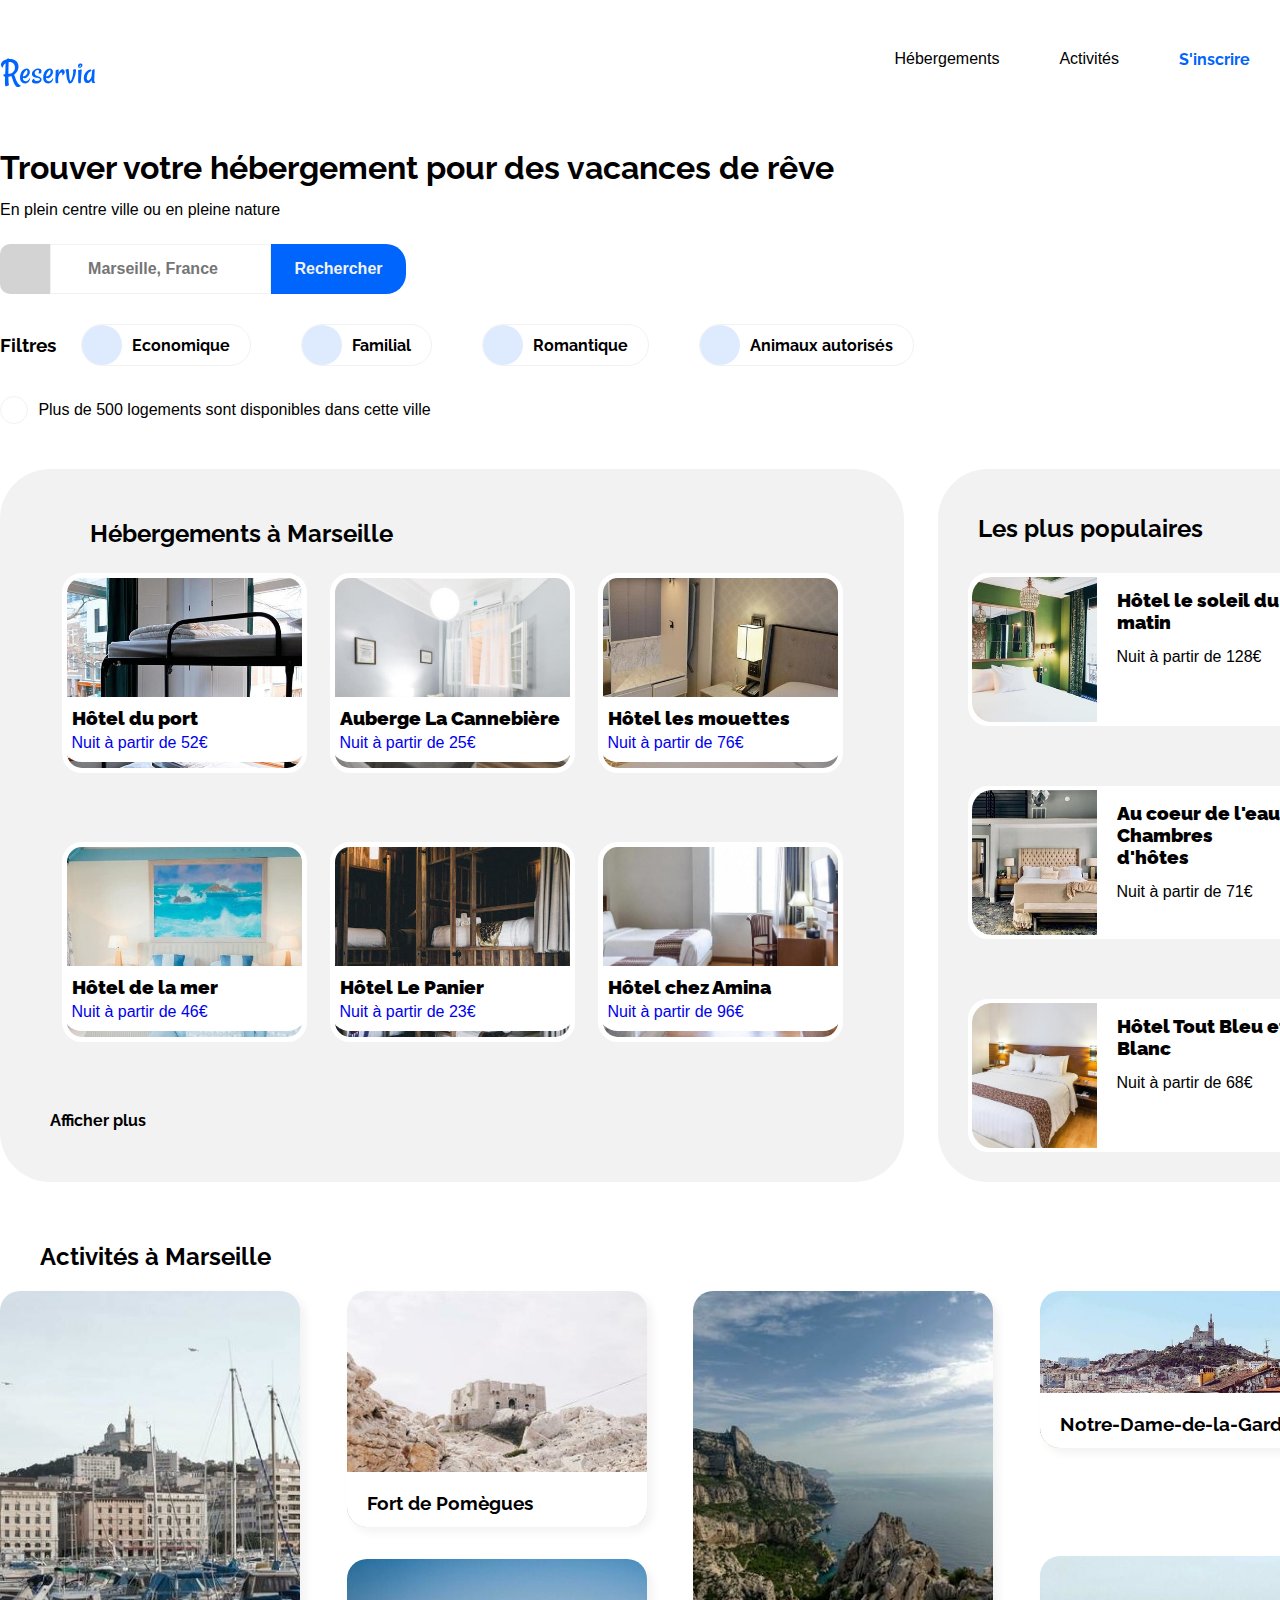
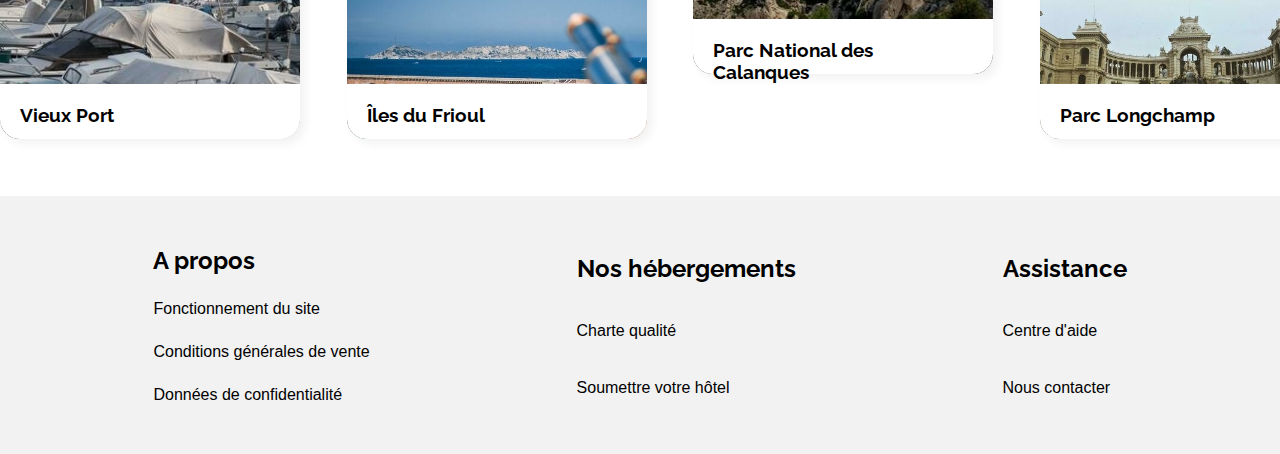
==== index.html @ 24902e9b "Updated images address in index.html" ====
<!DOCTYPE html>
<html lang="fr">
    <head>
        <!--En-tête de la page-->
        <meta charset="UTF-8"/>
        <link rel="stylesheet" href="style.css" />
        <link rel="stylesheet" media="screen and (max-width:1280px)" href="mobile.css"/><link rel="stylesheet" href="https://use.fontawesome.com/releases/v5.15.1/css/all.css" integrity="sha384-vp86vTRFVJgpjF9jiIGPEEqYqlDwgyBgEF109VFjmqGmIY/Y4HV4d3Gp2irVfcrp" crossorigin="anonymous">
        
        <link rel="preconnect" href="https://fonts.gstatic.com">
        <link href="https://fonts.googleapis.com/css2?family=Raleway:wght@400;700&display=swap" rel="stylesheet">
        <meta name="description" content="Réservez votre hébergement">
        <title>Reservia</title>
    </head>
    <body>
        <header>
            <div class="headerMain">
                <div class="logo">
                    <img src="../images/logo/reservia.svg" alt="Logo Reservia"/>
                </div>
                <div class="navbar">
                    <a class="navlink" href="#lodging">Hébergements</a>
                    <a class="navlink" href="#activities">Activités</a>
                        <div class="inscription">
                            <a class="navlink inscription" href="inscription.html" title="Inscription">S'inscrire</a>
                        </div>
                </div>
            </div>
        </header>

        <section class="searchSection">
            <h1 class="searchSectionTitle">Trouver votre hébergement pour des vacances de rêve</h1>
            <p class="searchSectionPara">En plein centre ville ou en pleine nature</p>
            <form class="searchForm" action="searchTown" method="POST">
                <div class="searchBar">
                    <span class="mapicon"><i class="fas fa-map-marker-alt"></i></span>
                    <input class="searchTown"type="search" id="searchtown" name="searchtown" placeholder="Marseille, France">
                    <button type="submit">Rechercher</button><br/>
                </div>
                <div class="searchFilter">
                    <h3>Filtres</h3>

                    <div class="filterSelection">
                        <div class="filterGroup">
                            <i class="fas fa-money-bill-wave"></i>
                            <p class="filterName">Economique</p>
                        </div>
                    
                        <div class="filterGroup">
                            <i class="fas fa-child"></i>
                            <p class="filterName">Familial</p>
                        </div>

                        <div class="filterGroup">
                            <i class="fas fa-heart"></i>
                            <p class="filterName">Romantique</p>
                        </div>

                        <div class="filterGroup">
                            <i class="fas fa-dog"></i>
                            <p class="filterName">Animaux autorisés</p>
                        </div>
                    </div>
                </div>
                <div class="information">
                    <p><span><i class="fas fa-info"></i></span>Plus de 500 logements sont disponibles dans cette ville </p>
                </div>
            </form>
        </section>
        <div class="main">
            <div id="lodging">
                <div class="lodgingSection">
                    <h2 class="lodgingSectionTitle">Hébergements à Marseille</h2>
                    <div class="lodgingSectionResult">

                        <div class="fullCard">
                            <a href="#">
                                <img  class="imgRoom" src="../images/hebergements/auberge_la_cannebiere.jpg" alt="Chambre avec lits superposés"/>
                                <div class="cannebiere">
                                    <h3 class="lodgingCardTitle"><strong>Hôtel du port</strong></h3>
                                    <p class="prix">Nuit à partir de 52€</p>
                                    <p>
                                        <ul>
                                            <li><span><i class="fas fa-star"></i></span></li> 
                                            <li><span><i class="fas fa-star"></i></span></li> 
                                            <li><span><i class="fas fa-star"></i></span></li> 
                                            <li><span><i class="fas fa-star"></i></span></li> 
                                            <li><span><i class="fas fa-star"></i></span></li> 
                                        </ul>  
                                    </p>
                                </div>           
                            </a> 
                        </div> 

                        <div class="fullCard">
                            <a href="#">
                                <img class="imgRoom"  src="../images/hebergements/hotel_du_port.jpg" alt="Chambre lumineuse avec lits jumeaux"/>
                                <div class="port">
                                    <h3 class="lodgingCardTitle"><strong>Auberge La Cannebière</strong></h3>  
                                    <p class="prix">Nuit à partir de 25€</p>
                                    <p>
                                        <ul>
                                            <li><span><i class="fas fa-star"></i></span></li> 
                                            <li><span><i class="fas fa-star"></i></span></li> 
                                            <li><span><i class="fas fa-star"></i></span></li> 
                                            <li><span><i class="fas fa-star"></i></span></li> 
                                            <li><span><i class="fas fa-star"></i></span></li> 
                                        </ul>
                                    </p>
                                </div>
                            </a> 
                        </div>
                        <div class="fullCard">
                            <a href="#">
                                <img class="imgRoom" src="../images/hebergements/hotel_les_mouettes.jpg" alt="Chambre double lumineuse avec placard et miroir" />
                                <div class="mouette">
                                    <h3 class="lodgingCardTitle"><strong>Hôtel les mouettes</strong></h3>
                                    <p class="prix">Nuit à partir de 76€</p>
                                    <p>
                                        <ul>
                                            <li><span><i class="fas fa-star"></i></span></li> 
                                            <li><span><i class="fas fa-star"></i></span></li> 
                                            <li><span><i class="fas fa-star"></i></span></li> 
                                            <li><span><i class="fas fa-star"></i></span></li> 
                                            <li><span><i class="fas fa-star"></i></span></li> 
                                        </ul>
                                    </p>
                                </div>            
                            </a>                       
                        </div> 
                        <div class="fullCard">
                            <a href="#">
                                <img class="imgRoom" class="mer" src="../images/hebergements/hotel_de_la_mer.jpg" alt="Chambre dans les tons bleu" />
                                <div class="mer">
                                    <h3 class="lodgingCardTitle"><strong>Hôtel de la mer</strong></h3>
                                    <p class="prix">Nuit à partir de 46€</p> 
                                    <p>
                                        <ul>
                                            <li><span><i class="fas fa-star"></i></span></li> 
                                            <li><span><i class="fas fa-star"></i></span></li> 
                                            <li><span><i class="fas fa-star"></i></span></li> 
                                            <li><span><i class="fas fa-star"></i></span></li> 
                                            <li><span><i class="fas fa-star"></i></span></li> 
                                        </ul>
                                    </p>
                                </div>    
                            </a>                       
                        </div> 
                        <div class="fullCard">
                            <a href="#">
                                <img class="imgRoom" class="panier" src="../images/hebergements/auberge_le_panier.jpg" alt="Dortoir chaleureux en bois" />
                                <div class="panier">
                                    <h3 class="lodgingCardTitle"><strong>Hôtel Le Panier</strong></h3>
                                    <p class="prix">Nuit à partir de 23€</p>
                                    <p>
                                        <ul>
                                            <li><span><i class="fas fa-star"></i></span></li> 
                                            <li><span><i class="fas fa-star"></i></span></li> 
                                            <li><span><i class="fas fa-star"></i></span></li> 
                                            <li><span><i class="fas fa-star"></i></span></li> 
                                            <li><span><i class="fas fa-star"></i></span></li> 
                                        </ul>
                                    </p> 
                                </div>   
                            </a>                        
                        </div>
                        <div class="fullCard">
                            <a href="#">
                                <img class="imgRoom"  src="../images/hebergements/hotel_chez_amina.jpg" alt="Grande chambre lumineuse épurée avec bureau" />
                                <div class="amina">
                                    <h3 class="lodgingCardTitle"><strong>Hôtel chez Amina</strong></h3>
                                    <p class="prix">Nuit à partir de 96€</p>
                                    <p>
                                        <ul>
                                            <li><span><i class="fas fa-star"></i></span></li> 
                                            <li><span><i class="fas fa-star"></i></span></li> 
                                            <li><span><i class="fas fa-star"></i></span></li> 
                                            <li><span><i class="fas fa-star"></i></span></li> 
                                            <li><span><i class="fas fa-star"></i></span></li> 
                                        </ul>
                                    </p> 
                                </div>   
                            </a>                             
                        </div>        
                    </div>
                    <a href="#"><p class="afficher"> Afficher plus</p></a>
                </div>

                <aside class="popularSection">
                    <div class="popularSectionTitle">
                        <h2 >Les plus populaires</h2>
                        <span><i class="fas fa-chart-line"></i></span>
                    </div>
                    <div class="popularFullcontainer">
                        <div class="popularCard">
                            <a href="#">
                                <div class="cardAside">
                                    <img class="popularImgRoom"  src="../images/hebergements/hotel_le_soleil_du_matin.jpg" alt="Chambre de couleur verte avec miroir au dessus du lit" />
                                    <div class="matin">
                                        <h3 class="popularCardTitle"><strong>Hôtel le soleil du matin</strong></h3>
                                        <p class="popularPrix">Nuit à partir de 128€</p> 
                                        <p>
                                            <ul>
                                                <li><span><i class="fas fa-star"></i></span></li> 
                                                <li><span><i class="fas fa-star"></i></span></li> 
                                                <li><span><i class="fas fa-star"></i></span></li> 
                                                <li><span><i class="fas fa-star"></i></span></li> 
                                                <li><span><i class="fas fa-star"></i></span></li> 
                                            </ul>
                                        </p>   
                                    </div>
                                </div> 
                            </a>                     
                        </div> 
                        <div class="popularCard">
                            <a href="#">
                                <div class="cardAside">
                                    <img class="popularImgRoom"  src="../images/hebergements/au_coeur_de_leau_chambres_dhotes.jpg" alt="Chambre spacieuse"/>
                                    <div class="eau">
                                        <h3 class="popularCardTitle"><strong>Au coeur de l'eau Chambres d'hôtes</strong></h3>
                                        <p class="popularPrix">Nuit à partir de 71€</p> 
                                        <p>
                                            <ul>
                                                <li><span><i class="fas fa-star"></i></span></li> 
                                                <li><span><i class="fas fa-star"></i></span></li> 
                                                <li><span><i class="fas fa-star"></i></span></li> 
                                                <li><span><i class="fas fa-star"></i></span></li> 
                                                <li><span><i class="fas fa-star"></i></span></li> 
                                            </ul>
                                        </p>   
                                    </div>
                                </div>
                            </a>                     
                        </div> 
                        <div class="popularCard">
                            <a href="#">
                                <div class="cardAside">
                                    <img class="popularImgRoom"  src="../images/hebergements/hotel_tout_bleu_et_blanc.jpg" alt="Chambre spacieuse"/>
                                    <div class="blanc">
                                        <h3 class="popularCardTitle"><strong>Hôtel Tout Bleu et Blanc</strong></h3>
                                        <p class="popularPrix">Nuit à partir de 68€</p> 
                                        <p>
                                            <ul>
                                                <li><span><i class="fas fa-star"></i></span></li> 
                                                <li><span><i class="fas fa-star"></i></span></li> 
                                                <li><span><i class="fas fa-star"></i></span></li> 
                                                <li><span><i class="fas fa-star"></i></span></li> 
                                                <li><span><i class="fas fa-star"></i></span></li> 
                                            </ul>
                                        </p>   
                                    </div> 
                                </div>
                            </a>                     
                        </div> 

                    </div>
                </aside>
            </div>
            <div id="activities">
                <section class="activitieSection">
                    <h2>Activités à Marseille</h2>
                    <div class="activitieFullContainer">
                        <div class="containerChild">
                            <div class="activitieCard">
                                <a href="#">
                                    <div class="activitieCardIn">
                                        <img class="activitieImg"  src="../images/activites/vieux_port.jpg" alt="Vue sur le Vieux Port" />
                                        <h3>Vieux Port</h3> 
                                    </div>
                                </a>
                            </div>
                        </div>
                        <div class="containerChild">
                            <div class="activitieCard">
                                <a href="#">
                                    <div class="activitieCardIn">
                                        <img class="activitieImg"  src="../images/activites/fort_pomegues.jpg" alt="Vue sur le Vieux Port" />
                                        <h3>Fort de Pomègues</h3> 
                                    </div>
                                </a>
                            </div>
                            <div class="activitieCard">
                                <a href="#">
                                    <div class="activitieCardIn">
                                        <img class="activitieImg"  src="../images/activites/iles_frioul.jpg" alt="Vue sur le Vieux Port" />
                                        <h3>Îles du Frioul</h3> 
                                    </div>
                                </a>
                            </div>
                        </div> 
                        <div class="containerChild">
                            <div class="activitieCard">
                                <a href="#">
                                    <div class="activitieCardIn">
                                        <img class="activitieImg"  src="../images/activites/parc_national_calanques.jpg" alt="Vue sur le Vieux Port" />
                                        <h3>Parc National des Calanques</h3> 
                                    </div>
                                </a>
                            </div>
                        </div>
                        <div class="containerChild">
                            <div class="activitieCard">
                                <a href="#">
                                    <div class="activitieCardIn">
                                        <img class="activitieImg"  src="../images/activites/notre_dame_garde.jpg" alt="Vue sur le Vieux Port" />
                                        <h3>Notre-Dame-de-la-Garde</h3> 
                                    </div>
                                </a>
                            </div>
                            <div class="activitieCard">
                                <a href="#">
                                    <div class="activitieCardIn">
                                        <img class="activitieImg"  src="../images/activites/parc_longchamp.jpg" alt="Vue sur le Vieux Port" />
                                        <h3>Parc Longchamp</h3> 
                                    </div>
                                </a>
                            </div>
                        </div>
                    </div>
                </section>
            </div>
        </div>
        <footer>
            <div>
                <h2>A propos</h2>
                <a href="#">Fonctionnement du site</a>
                <a href="#">Conditions générales de vente</a>
                <a href="#">Données de confidentialité</a>
            </div>
            <div>
                <h2>Nos hébergements</h2>
                <a href="#">Charte qualité</a>
                <a href="#">Soumettre votre hôtel</a>
            </div>
            <div>
                <h2>Assistance</h2>
                <a href="#">Centre d'aide</a>
                <a href="#">Nous contacter</a>
            </div>
        </footer>

    </body>
---- style.css ----
*{
    padding:0;
    margin:0;
}

@font-face {
    font-family: 'Raleway';
    src: url('fonts\Raleway-VariableFont_wght.ttf'); 
}

body{
    font-family: 'Raleway', sans-serif;
}

header{
    display: flex;
    justify-content: center;
}
.headerMain{
    width: 1340px;
    display: flex;
    justify-content: space-between;
}

.navbar{
    display:flex;
    justify-content: space-around;

}

.navlink{
    padding: 50px 30px ;
    text-decoration: none;
    color:#000000; 
}
.navlink:active{
    color:#0065FC;
    border-top: 2px solid #0065FC;
}
.inscription{
    padding-top: 50px;
    color: #0065FC;
    font-weight: bold;    
}

.logo{
    padding: 50px 0;
}

.searchSection{
    width: 1340px;
    margin:0 auto;
}
.searchSectionTitle{
    font-weight: bold;

}
.searchSectionPara{
    margin-top: 15px;
}

/* mise en forme de la section recherche*/
.searchBar{
    display: flex;
    height: 50px;
    align-content: center;
    margin-top: 25px;

}

.mapicon{
    display: flex;
    width: 50px;
    height: 50px;
    font-size: 20px;
    background-color: lightgrey;
    border-top-left-radius: 10px;
    border-bottom-left-radius: 10px; 
    justify-content: center;
    align-items: center;
}

.searchTown{
    border:#F2F2F2 1px solid;
    font-size: 1em;
    text-align: center;
    font-weight: bold;
}

button{
    border: none;
    background-color: #0065FC;
    color: #F2F2F2;
    font-size: 1em;
    border-top-right-radius: 20px;
    border-bottom-right-radius: 20px; 
    padding-left:10px;   
    padding-right:10px; 
    font-weight: bold;
    width: 135px;
}

button:active{
    background-color: #F2F2F2;
    color: #0065FC;
}

.searchFilter{
    display:flex;
}
.searchFilter h3{
    margin: auto 0;
}

.filterSelection{
    display: flex;

}

.filterGroup i{
    display: flex;
    justify-content: center;
    align-items:center;
    color: #0065fc;
    background-color: #DEEBFF;
    width: 40px;
    height: 40px;
    border-radius: 50px;
}
.filterGroup i:hover{
    color: #DEEBFF;
    background-color: #0065fc;
}

.filterGroup{
    display:flex;
    height: 40px;
    border: #F2F2F2 1px solid;
    padding-right: 10px;
    border-radius: 50px;
    margin: 30px 25px;
}
.filterName{
    padding-right: 10px;
    padding-left: 10px;
    padding-bottom: 0px;
    font-weight: bold;   
    margin: auto 0;
}
.filterGroup:hover{
    background-color: #0065fc;
    color: #fff;
}
/*mise en forme information*/
.fas.fa-info{
    display: flex;
    align-items: center;
    color:#0065FC;
    width: 0.4em;
    height: 0.4em;
    border: 1px #F2F2F2 solid;
    border-radius: 100%;
    padding:10px;
    margin-right: 10px;
}
.information p{
    display: flex;
    align-items: center;
}
.information{
    margin-bottom: 45px;
}
/*mise en forme Section hébergements*/

#lodging{
    width: 1340px;
    display: flex;
    justify-content: space-between;
    margin: 0 auto;
}
#activities{
    width: 1340px;
    display: flex;
    justify-content: space-around;
    margin: auto;
}
a{
    text-decoration: none;
}

.lodgingSection{
    width:60%;
    background-color: #F2F2F2;
    border-radius: 50px;
    padding:0 50px;
}

.lodgingSectionTitle{
    font-weight: bold;
    margin:50px 40px 25px 40px;
}

.lodgingSectionResult{
    display: flex;
    flex-wrap: wrap;
    justify-content: space-around;
}

.imgRoom{
    width: 235px;
    height: 190px;
    border-radius: 20px;
    border: #FFFFFF 5px solid;
    object-fit: cover;
}
.fullCard{
    position: relative;
}

.fullCard div{
    background-color: #FFFFFF;
    position: relative;
    bottom:80px;
    display: flex;
    flex-direction: column;
    justify-content: flex-start;
    padding: 5px 10px;
    border-bottom-right-radius: 20px;
    border-bottom-left-radius: 20px;
}
.lodgingCardTitle{
    color: #000000;
    font-weight: bolder;
    margin:5px 0;
}
.prix{
    margin-bottom:5px;
}
ul{
    display: flex;
    list-style-type: none;
    color:#F2F2F2;
}
.port li:nth-child(-n+4){
    color:#0065FC;
}

.cannebiere li:nth-child(-n+5){
    color:#0065FC;

}
.mouette li:nth-child(-n+4){
    color:#0065FC;
}
.mer li:nth-child(-n+3){
    color:#0065FC;
}
.panier li:nth-child(-n+4){
    color:#0065FC;
}
.amina li:nth-child(-n+5){
    color:#0065FC;
}

.afficher{
    font-weight: bold;
    color: black;
    padding-bottom: 25px;
}

/*Mise en place de la section aside popular*/
.popularSection{
    width: 30%;
    background-color: #F2F2F2;
    border-radius: 50px;
}
.popularFullcontainer{
    display: flex;
    flex-direction: column;

}
.popularSectionTitle{
    display: flex;
    align-items: center;
    justify-content: space-between;
    font-weight: bold;
    margin:45px 40px 0px 40px;
}
.popularFullcontainer{
    display: flex;
    flex-direction: column;
    justify-content: space-around;
}
.cardAside{
    display: flex;
    justify-content: center;
    width: 335px;
    height: 145px; 
    border: #FFFFFF solid 4px;
    border-radius: 20px;
    background-color: #FFFFFF;
    margin: 30px auto;
}

.popularImgRoom{
    width:125px ;
    height: 145px;
    object-fit: cover;
    border-top-left-radius: 20px;
    border-bottom-left-radius:20px ;
}
.popularCard div{
    color: black;
}

.popularCard h3{
    padding: 12px 20px 15px 20px;
}
.popularPrix{
   padding: 0 20px 30px 20px; 
}
.popularCard ul{
    padding:0 20px 5px 20px;
}
.matin li:nth-child(-n+5){
    color:#0065FC;
}
.eau li:nth-child(-n+4){
    color:#0065FC;
}
.blanc li:nth-child(-n+4){
    color:#0065FC;
}
.activitieSection{
    width: 1340px;
    margin-bottom: 60px;
    
}
.activitieSection h2{
    margin: 60px 50px 20px 40px;
}

.activitieImg{
    width: 300px;
    object-fit: cover;
    border-radius: 20px;
    box-shadow: #f2f2f2 5px 5px 10px;
}

.activitieCardIn{
    position: relative;
    display: flex;
}
.activitieCardIn h3{
    position: absolute;
    background-color: #fff;
    color: #000000;
    box-sizing: border-box;
    width: 100%;
    bottom: 0px;
    height: 55px;
    border-bottom-left-radius: 20px;
    border-bottom-right-radius: 20px;
    padding:20px;
}

.activitieFullContainer{
    display: flex;
    flex-flow: row wrap;
    justify-content: space-between;
    height: 445px;
}
.containerChild{
    display: flex;
    justify-content: space-around;
}
.activitieFullContainer :nth-child(2n){
    display: flex;
    flex-direction: column;
    justify-content: space-between;
    align-content: flex-start;
}
.activitieFullContainer::nth-child(2n+1){
    height: 445px;
    box-sizing: border-box;
}

/*Mise en place du footer*/
footer{
    background-color: #F2F2F2;
    display: flex;
    justify-content: space-around;
    padding: 50px;
}
footer div{
    display: flex;
    flex-direction: column;
    justify-content: space-around;
}
footer a{
    text-decoration: none;
    color: #000000;
    padding-top: 25px;
}
@media screen and (max-width:1080px){

    .main{
        width:100%;
        display: block;
    }
}
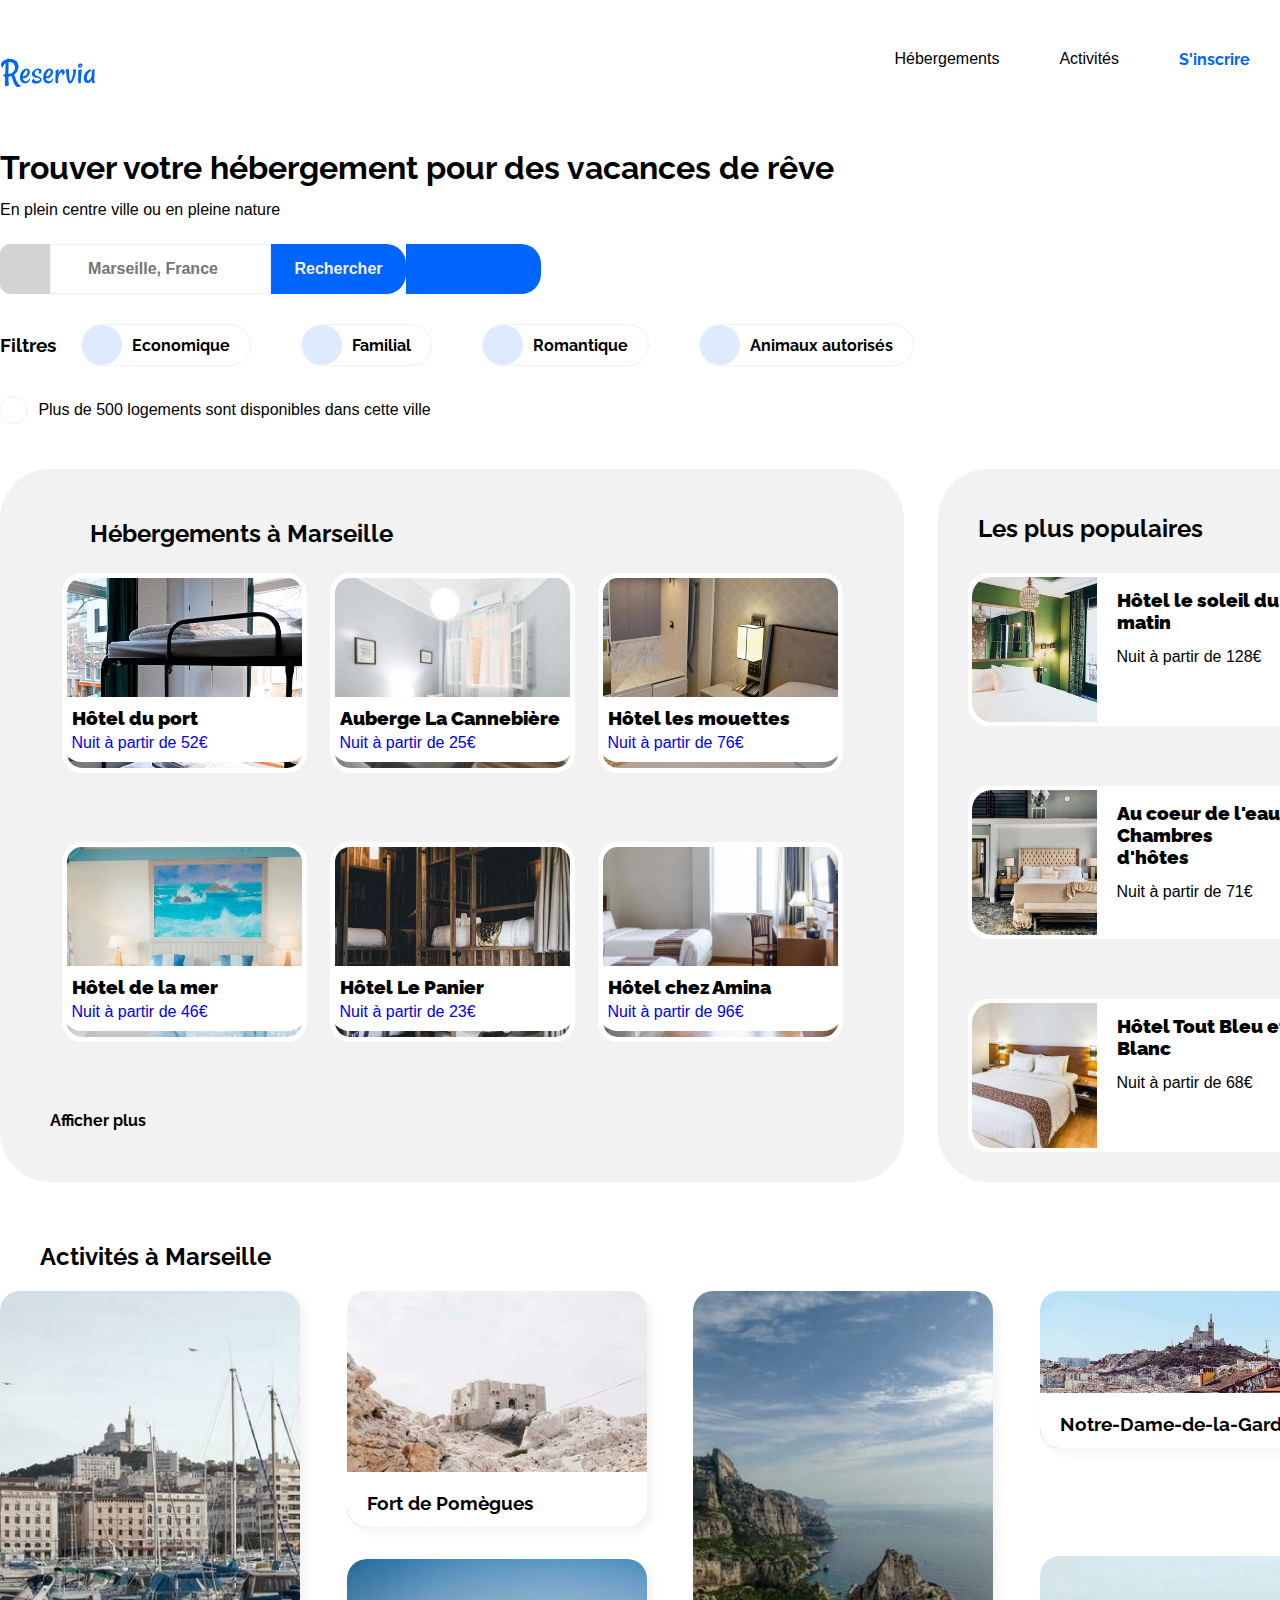
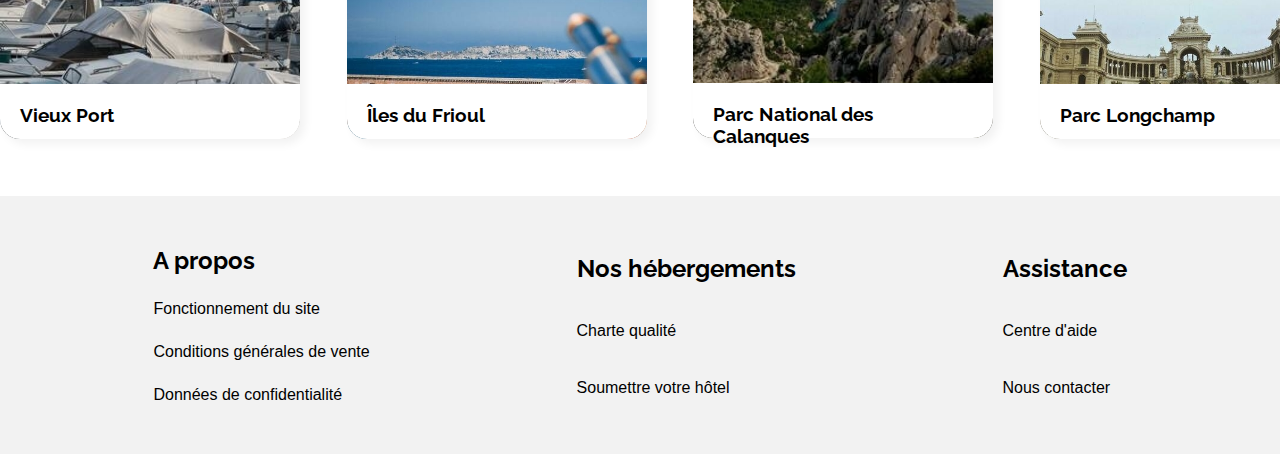
==== commit a141234b: "Added beginning of media queries screen max-width 1024px." ====
--- a/index.html
+++ b/index.html
@@ -3,30 +3,30 @@
     <head>
         <!--En-tête de la page-->
         <meta charset="UTF-8"/>
-        <link rel="stylesheet" href="style.css" />
-        <link rel="stylesheet" media="screen and (max-width:1280px)" href="mobile.css"/><link rel="stylesheet" href="https://use.fontawesome.com/releases/v5.15.1/css/all.css" integrity="sha384-vp86vTRFVJgpjF9jiIGPEEqYqlDwgyBgEF109VFjmqGmIY/Y4HV4d3Gp2irVfcrp" crossorigin="anonymous">
-        
+        <link rel="stylesheet" href="style.css" />       
         <link rel="preconnect" href="https://fonts.gstatic.com">
         <link href="https://fonts.googleapis.com/css2?family=Raleway:wght@400;700&display=swap" rel="stylesheet">
+        <link rel="stylesheet" href="https://use.fontawesome.com/releases/v5.15.2/css/all.css" integrity="sha384-vSIIfh2YWi9wW0r9iZe7RJPrKwp6bG+s9QZMoITbCckVJqGCCRhc+ccxNcdpHuYu" crossorigin="anonymous">
         <meta name="description" content="Réservez votre hébergement">
         <title>Reservia</title>
     </head>
     <body>
+        <!----------------------HEADER---------------------->
         <header>
             <div class="headerMain">
                 <div class="logo">
-                    <img src="../images/logo/reservia.svg" alt="Logo Reservia"/>
+                    <img src="./images/logo/reservia.svg" alt="Logo Reservia"/>
                 </div>
                 <div class="navbar">
                     <a class="navlink" href="#lodging">Hébergements</a>
                     <a class="navlink" href="#activities">Activités</a>
                         <div class="inscription">
-                            <a class="navlink inscription" href="inscription.html" title="Inscription">S'inscrire</a>
+                            <a class="navlink inscription" href="#" title="Inscription">S'inscrire</a>
                         </div>
                 </div>
             </div>
         </header>
-
+        <!----------------------SECTION RECHERCHE---------------------->
         <section class="searchSection">
             <h1 class="searchSectionTitle">Trouver votre hébergement pour des vacances de rêve</h1>
             <p class="searchSectionPara">En plein centre ville ou en pleine nature</p>
@@ -34,11 +34,12 @@
                 <div class="searchBar">
                     <span class="mapicon"><i class="fas fa-map-marker-alt"></i></span>
                     <input class="searchTown"type="search" id="searchtown" name="searchtown" placeholder="Marseille, France">
-                    <button type="submit">Rechercher</button><br/>
-                </div>
+                    <button class="desktop" type="submit">Rechercher</button><br/>
+                    <button class="smartphone" type="submit"><span><i class="fas fa-search"></i></span><br/>
+                </div>
+        <!----------------------SECTION FILTRES---------------------->
                 <div class="searchFilter">
                     <h3>Filtres</h3>
-
                     <div class="filterSelection">
                         <div class="filterGroup">
                             <i class="fas fa-money-bill-wave"></i>
@@ -66,6 +67,7 @@
                 </div>
             </form>
         </section>
+        <!----------------------SECTION MAIN---------------------->
         <div class="main">
             <div id="lodging">
                 <div class="lodgingSection">
@@ -93,7 +95,7 @@
 
                         <div class="fullCard">
                             <a href="#">
-                                <img class="imgRoom"  src="../images/hebergements/hotel_du_port.jpg" alt="Chambre lumineuse avec lits jumeaux"/>
+                                <img class="imgRoom"  src="./images/hebergements/hotel_du_port.jpg" alt="Chambre lumineuse avec lits jumeaux"/>
                                 <div class="port">
                                     <h3 class="lodgingCardTitle"><strong>Auberge La Cannebière</strong></h3>  
                                     <p class="prix">Nuit à partir de 25€</p>
@@ -111,7 +113,7 @@
                         </div>
                         <div class="fullCard">
                             <a href="#">
-                                <img class="imgRoom" src="../images/hebergements/hotel_les_mouettes.jpg" alt="Chambre double lumineuse avec placard et miroir" />
+                                <img class="imgRoom" src="./images/hebergements/hotel_les_mouettes.jpg" alt="Chambre double lumineuse avec placard et miroir" />
                                 <div class="mouette">
                                     <h3 class="lodgingCardTitle"><strong>Hôtel les mouettes</strong></h3>
                                     <p class="prix">Nuit à partir de 76€</p>
@@ -129,7 +131,7 @@
                         </div> 
                         <div class="fullCard">
                             <a href="#">
-                                <img class="imgRoom" class="mer" src="../images/hebergements/hotel_de_la_mer.jpg" alt="Chambre dans les tons bleu" />
+                                <img class="imgRoom" class="mer" src="./images/hebergements/hotel_de_la_mer.jpg" alt="Chambre dans les tons bleu" />
                                 <div class="mer">
                                     <h3 class="lodgingCardTitle"><strong>Hôtel de la mer</strong></h3>
                                     <p class="prix">Nuit à partir de 46€</p> 
@@ -147,7 +149,7 @@
                         </div> 
                         <div class="fullCard">
                             <a href="#">
-                                <img class="imgRoom" class="panier" src="../images/hebergements/auberge_le_panier.jpg" alt="Dortoir chaleureux en bois" />
+                                <img class="imgRoom" class="panier" src="./images/hebergements/auberge_le_panier.jpg" alt="Dortoir chaleureux en bois" />
                                 <div class="panier">
                                     <h3 class="lodgingCardTitle"><strong>Hôtel Le Panier</strong></h3>
                                     <p class="prix">Nuit à partir de 23€</p>
@@ -165,7 +167,7 @@
                         </div>
                         <div class="fullCard">
                             <a href="#">
-                                <img class="imgRoom"  src="../images/hebergements/hotel_chez_amina.jpg" alt="Grande chambre lumineuse épurée avec bureau" />
+                                <img class="imgRoom"  src="./images/hebergements/hotel_chez_amina.jpg" alt="Grande chambre lumineuse épurée avec bureau" />
                                 <div class="amina">
                                     <h3 class="lodgingCardTitle"><strong>Hôtel chez Amina</strong></h3>
                                     <p class="prix">Nuit à partir de 96€</p>
@@ -194,7 +196,7 @@
                         <div class="popularCard">
                             <a href="#">
                                 <div class="cardAside">
-                                    <img class="popularImgRoom"  src="../images/hebergements/hotel_le_soleil_du_matin.jpg" alt="Chambre de couleur verte avec miroir au dessus du lit" />
+                                    <img class="popularImgRoom"  src="./images/hebergements/hotel_le_soleil_du_matin.jpg" alt="Chambre de couleur verte avec miroir au dessus du lit" />
                                     <div class="matin">
                                         <h3 class="popularCardTitle"><strong>Hôtel le soleil du matin</strong></h3>
                                         <p class="popularPrix">Nuit à partir de 128€</p> 
@@ -214,7 +216,7 @@
                         <div class="popularCard">
                             <a href="#">
                                 <div class="cardAside">
-                                    <img class="popularImgRoom"  src="../images/hebergements/au_coeur_de_leau_chambres_dhotes.jpg" alt="Chambre spacieuse"/>
+                                    <img class="popularImgRoom"  src="./images/hebergements/au_coeur_de_leau_chambres_dhotes.jpg" alt="Chambre spacieuse"/>
                                     <div class="eau">
                                         <h3 class="popularCardTitle"><strong>Au coeur de l'eau Chambres d'hôtes</strong></h3>
                                         <p class="popularPrix">Nuit à partir de 71€</p> 
@@ -234,7 +236,7 @@
                         <div class="popularCard">
                             <a href="#">
                                 <div class="cardAside">
-                                    <img class="popularImgRoom"  src="../images/hebergements/hotel_tout_bleu_et_blanc.jpg" alt="Chambre spacieuse"/>
+                                    <img class="popularImgRoom"  src="./images/hebergements/hotel_tout_bleu_et_blanc.jpg" alt="Chambre spacieuse"/>
                                     <div class="blanc">
                                         <h3 class="popularCardTitle"><strong>Hôtel Tout Bleu et Blanc</strong></h3>
                                         <p class="popularPrix">Nuit à partir de 68€</p> 
@@ -263,7 +265,7 @@
                             <div class="activitieCard">
                                 <a href="#">
                                     <div class="activitieCardIn">
-                                        <img class="activitieImg"  src="../images/activites/vieux_port.jpg" alt="Vue sur le Vieux Port" />
+                                        <img class="activitieImg"  src="./images/activites/vieux_port.jpg"  alt="Vue sur le Vieux Port" />
                                         <h3>Vieux Port</h3> 
                                     </div>
                                 </a>
@@ -273,7 +275,7 @@
                             <div class="activitieCard">
                                 <a href="#">
                                     <div class="activitieCardIn">
-                                        <img class="activitieImg"  src="../images/activites/fort_pomegues.jpg" alt="Vue sur le Vieux Port" />
+                                        <img class="activitieImg"  src="./images/activites/fort_pomegues.jpg" alt="Vue sur le Vieux Port" />
                                         <h3>Fort de Pomègues</h3> 
                                     </div>
                                 </a>
@@ -281,7 +283,7 @@
                             <div class="activitieCard">
                                 <a href="#">
                                     <div class="activitieCardIn">
-                                        <img class="activitieImg"  src="../images/activites/iles_frioul.jpg" alt="Vue sur le Vieux Port" />
+                                        <img class="activitieImg"  src="./images/activites/iles_frioul.jpg" alt="Vue sur le Vieux Port" />
                                         <h3>Îles du Frioul</h3> 
                                     </div>
                                 </a>
@@ -291,7 +293,7 @@
                             <div class="activitieCard">
                                 <a href="#">
                                     <div class="activitieCardIn">
-                                        <img class="activitieImg"  src="../images/activites/parc_national_calanques.jpg" alt="Vue sur le Vieux Port" />
+                                        <img class="activitieImg"  src="./images/activites/parc_national_calanques.jpg" width="300px" height="447px" alt="Vue sur le Vieux Port" />
                                         <h3>Parc National des Calanques</h3> 
                                     </div>
                                 </a>
@@ -301,7 +303,7 @@
                             <div class="activitieCard">
                                 <a href="#">
                                     <div class="activitieCardIn">
-                                        <img class="activitieImg"  src="../images/activites/notre_dame_garde.jpg" alt="Vue sur le Vieux Port" />
+                                        <img class="activitieImg"  src="./images/activites/notre_dame_garde.jpg" alt="Vue sur le Vieux Port" />
                                         <h3>Notre-Dame-de-la-Garde</h3> 
                                     </div>
                                 </a>
@@ -309,7 +311,7 @@
                             <div class="activitieCard">
                                 <a href="#">
                                     <div class="activitieCardIn">
-                                        <img class="activitieImg"  src="../images/activites/parc_longchamp.jpg" alt="Vue sur le Vieux Port" />
+                                        <img class="activitieImg"  src="./images/activites/parc_longchamp.jpg" alt="Vue sur le Vieux Port" />
                                         <h3>Parc Longchamp</h3> 
                                     </div>
                                 </a>
--- a/style.css
+++ b/style.css
@@ -10,6 +10,8 @@
 
 body{
     font-family: 'Raleway', sans-serif;
+    max-width: 1440px;
+    margin: 0 auto;
 }
 
 header{
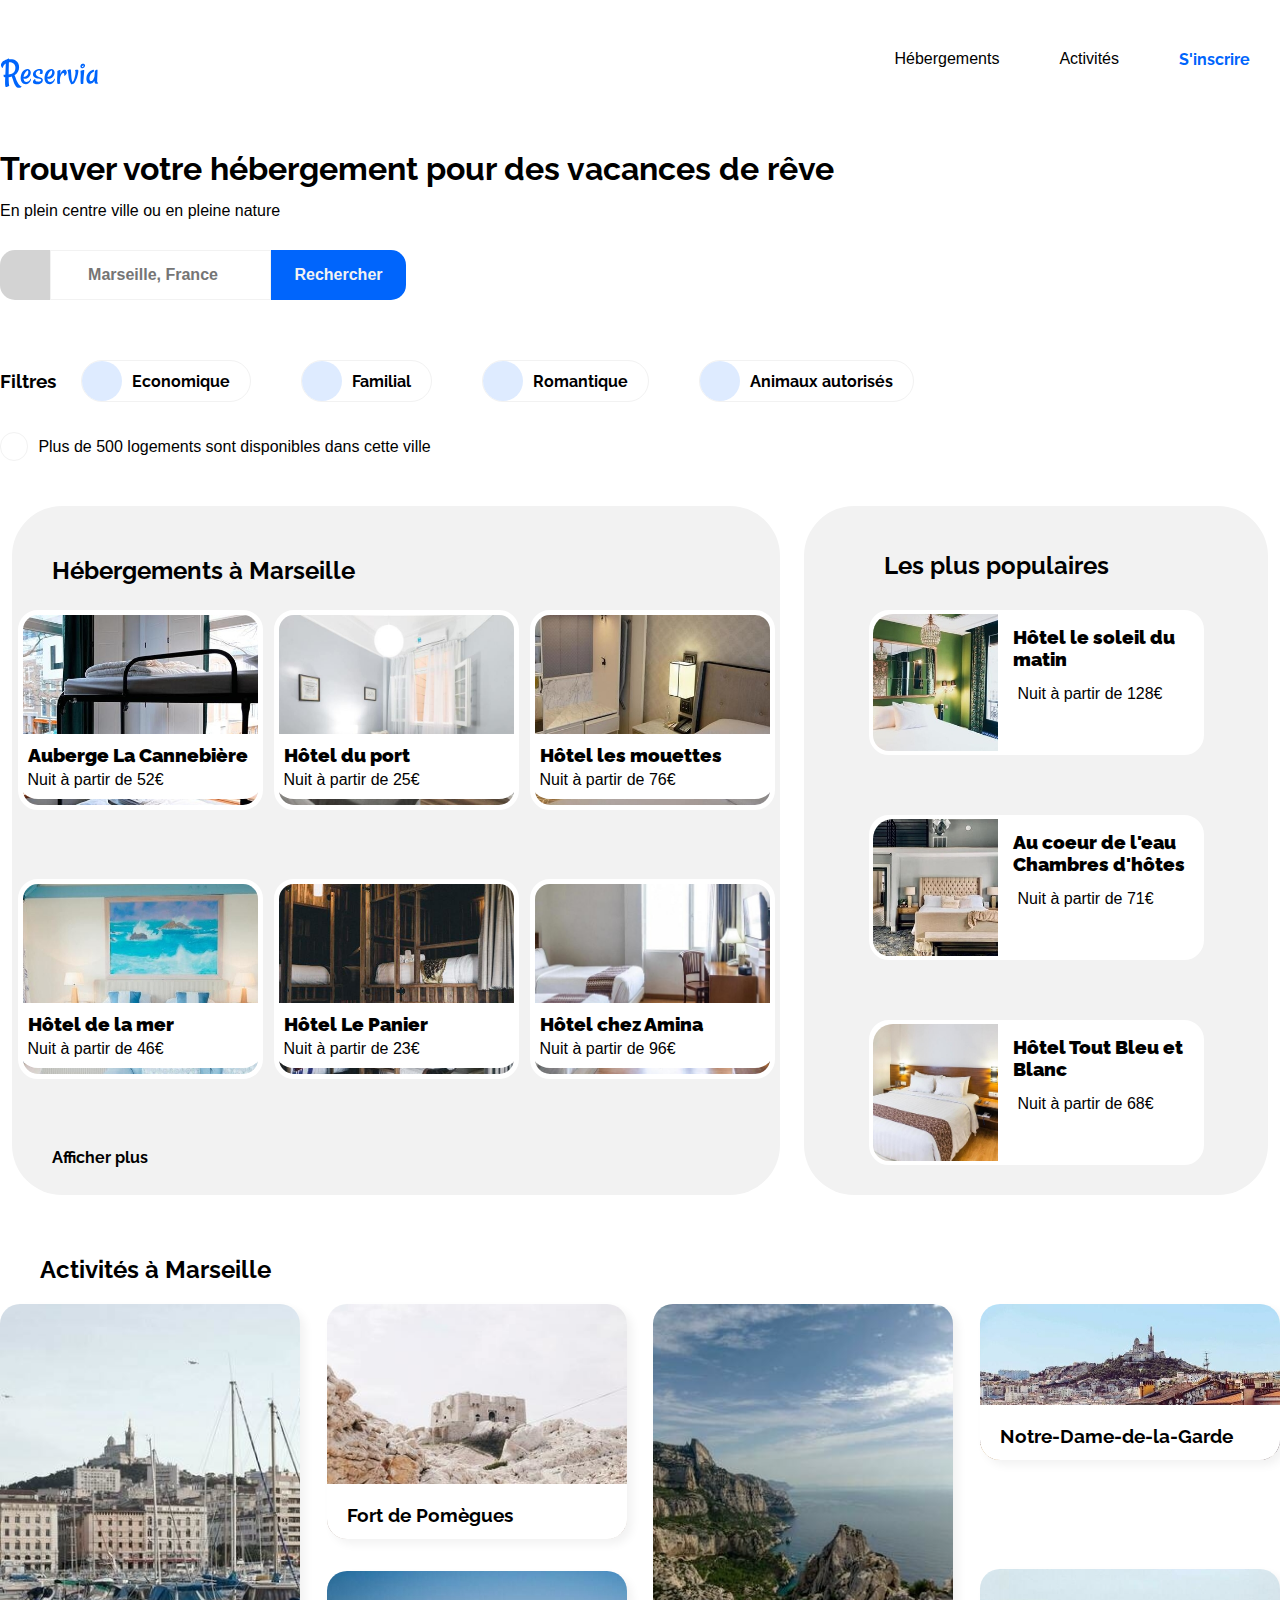
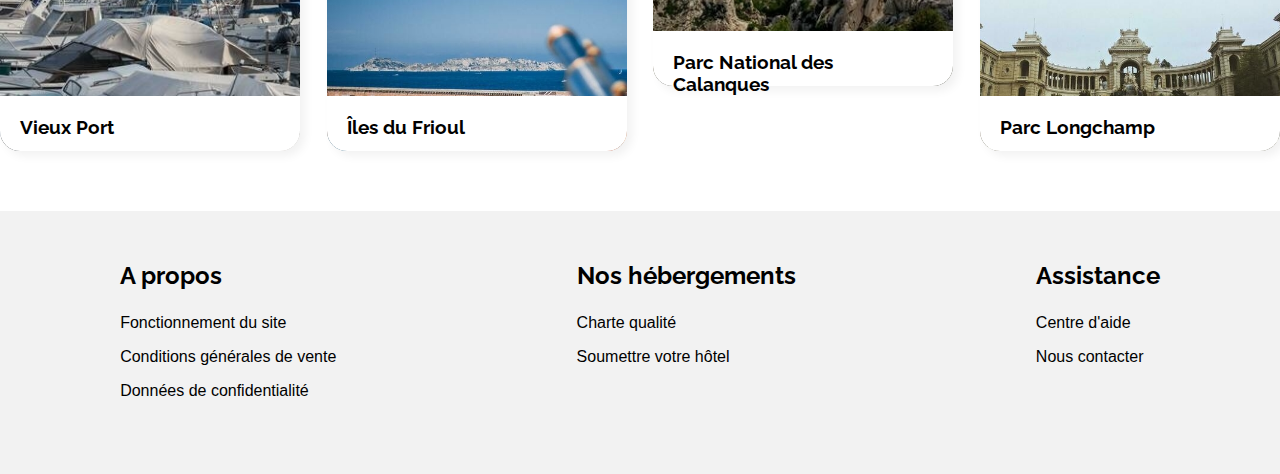
==== commit f79eb78c: "Task 2: Added media queries max-width:768px." ====
--- a/index.html
+++ b/index.html
@@ -11,7 +11,7 @@
         <title>Reservia</title>
     </head>
     <body>
-        <!----------------------HEADER---------------------->
+        <!--++++++++++++++++++++HEADER++++++++++++++++++++-->
         <header>
             <div class="headerMain">
                 <div class="logo">
@@ -26,18 +26,19 @@
                 </div>
             </div>
         </header>
-        <!----------------------SECTION RECHERCHE---------------------->
+        <!--++++++++++++++++++++SECTION RECHERCHE++++++++++++++++++++-->
         <section class="searchSection">
             <h1 class="searchSectionTitle">Trouver votre hébergement pour des vacances de rêve</h1>
             <p class="searchSectionPara">En plein centre ville ou en pleine nature</p>
             <form class="searchForm" action="searchTown" method="POST">
                 <div class="searchBar">
                     <span class="mapicon"><i class="fas fa-map-marker-alt"></i></span>
-                    <input class="searchTown"type="search" id="searchtown" name="searchtown" placeholder="Marseille, France">
+                    <input class="searchTown" type="search" id="searchtown" name="searchtown" placeholder="Marseille, France">
                     <button class="desktop" type="submit">Rechercher</button><br/>
-                    <button class="smartphone" type="submit"><span><i class="fas fa-search"></i></span><br/>
-                </div>
-        <!----------------------SECTION FILTRES---------------------->
+                    <button class="mobile" type="submit"><span><i class="fas fa-search"></i></span></button><br/>
+                </div>
+            </form>
+        <!--++++++++++++++++++++SECTION FILTRES++++++++++++++++++++-->
                 <div class="searchFilter">
                     <h3>Filtres</h3>
                     <div class="filterSelection">
@@ -65,9 +66,9 @@
                 <div class="information">
                     <p><span><i class="fas fa-info"></i></span>Plus de 500 logements sont disponibles dans cette ville </p>
                 </div>
-            </form>
+            
         </section>
-        <!----------------------SECTION MAIN---------------------->
+        <!--++++++++++++++++++++SECTION MAIN++++++++++++++++++++-->
         <div class="main">
             <div id="lodging">
                 <div class="lodgingSection">
@@ -76,19 +77,17 @@
 
                         <div class="fullCard">
                             <a href="#">
-                                <img  class="imgRoom" src="../images/hebergements/auberge_la_cannebiere.jpg" alt="Chambre avec lits superposés"/>
+                                <img  class="imgRoom" src="./images/hebergements/auberge_la_cannebiere.jpg" alt="Chambre avec lits superposés"/>
                                 <div class="cannebiere">
-                                    <h3 class="lodgingCardTitle"><strong>Hôtel du port</strong></h3>
+                                    <h3 class="lodgingCardTitle"><strong>Auberge La Cannebière</strong></h3>
                                     <p class="prix">Nuit à partir de 52€</p>
-                                    <p>
-                                        <ul>
-                                            <li><span><i class="fas fa-star"></i></span></li> 
-                                            <li><span><i class="fas fa-star"></i></span></li> 
-                                            <li><span><i class="fas fa-star"></i></span></li> 
-                                            <li><span><i class="fas fa-star"></i></span></li> 
-                                            <li><span><i class="fas fa-star"></i></span></li> 
-                                        </ul>  
-                                    </p>
+                                        <ul>
+                                            <li><span><i class="fas fa-star"></i></span></li> 
+                                            <li><span><i class="fas fa-star"></i></span></li> 
+                                            <li><span><i class="fas fa-star"></i></span></li> 
+                                            <li><span><i class="fas fa-star"></i></span></li> 
+                                            <li><span><i class="fas fa-star"></i></span></li> 
+                                        </ul>        
                                 </div>           
                             </a> 
                         </div> 
@@ -97,9 +96,8 @@
                             <a href="#">
                                 <img class="imgRoom"  src="./images/hebergements/hotel_du_port.jpg" alt="Chambre lumineuse avec lits jumeaux"/>
                                 <div class="port">
-                                    <h3 class="lodgingCardTitle"><strong>Auberge La Cannebière</strong></h3>  
+                                    <h3 class="lodgingCardTitle"><strong>Hôtel du port</strong></h3>  
                                     <p class="prix">Nuit à partir de 25€</p>
-                                    <p>
                                         <ul>
                                             <li><span><i class="fas fa-star"></i></span></li> 
                                             <li><span><i class="fas fa-star"></i></span></li> 
@@ -107,7 +105,6 @@
                                             <li><span><i class="fas fa-star"></i></span></li> 
                                             <li><span><i class="fas fa-star"></i></span></li> 
                                         </ul>
-                                    </p>
                                 </div>
                             </a> 
                         </div>
@@ -117,7 +114,6 @@
                                 <div class="mouette">
                                     <h3 class="lodgingCardTitle"><strong>Hôtel les mouettes</strong></h3>
                                     <p class="prix">Nuit à partir de 76€</p>
-                                    <p>
                                         <ul>
                                             <li><span><i class="fas fa-star"></i></span></li> 
                                             <li><span><i class="fas fa-star"></i></span></li> 
@@ -125,17 +121,15 @@
                                             <li><span><i class="fas fa-star"></i></span></li> 
                                             <li><span><i class="fas fa-star"></i></span></li> 
                                         </ul>
-                                    </p>
                                 </div>            
                             </a>                       
                         </div> 
                         <div class="fullCard">
                             <a href="#">
-                                <img class="imgRoom" class="mer" src="./images/hebergements/hotel_de_la_mer.jpg" alt="Chambre dans les tons bleu" />
+                                <img class="imgRoom" src="./images/hebergements/hotel_de_la_mer.jpg" alt="Chambre dans les tons bleu" />
                                 <div class="mer">
                                     <h3 class="lodgingCardTitle"><strong>Hôtel de la mer</strong></h3>
                                     <p class="prix">Nuit à partir de 46€</p> 
-                                    <p>
                                         <ul>
                                             <li><span><i class="fas fa-star"></i></span></li> 
                                             <li><span><i class="fas fa-star"></i></span></li> 
@@ -143,35 +137,31 @@
                                             <li><span><i class="fas fa-star"></i></span></li> 
                                             <li><span><i class="fas fa-star"></i></span></li> 
                                         </ul>
-                                    </p>
                                 </div>    
                             </a>                       
                         </div> 
                         <div class="fullCard">
                             <a href="#">
-                                <img class="imgRoom" class="panier" src="./images/hebergements/auberge_le_panier.jpg" alt="Dortoir chaleureux en bois" />
+                                <img class="imgRoom" src="./images/hebergements/auberge_le_panier.jpg" alt="Dortoir chaleureux en bois" />
                                 <div class="panier">
                                     <h3 class="lodgingCardTitle"><strong>Hôtel Le Panier</strong></h3>
                                     <p class="prix">Nuit à partir de 23€</p>
-                                    <p>
-                                        <ul>
-                                            <li><span><i class="fas fa-star"></i></span></li> 
-                                            <li><span><i class="fas fa-star"></i></span></li> 
-                                            <li><span><i class="fas fa-star"></i></span></li> 
-                                            <li><span><i class="fas fa-star"></i></span></li> 
-                                            <li><span><i class="fas fa-star"></i></span></li> 
-                                        </ul>
-                                    </p> 
+                                        <ul>
+                                            <li><span><i class="fas fa-star"></i></span></li> 
+                                            <li><span><i class="fas fa-star"></i></span></li> 
+                                            <li><span><i class="fas fa-star"></i></span></li> 
+                                            <li><span><i class="fas fa-star"></i></span></li> 
+                                            <li><span><i class="fas fa-star"></i></span></li> 
+                                        </ul> 
                                 </div>   
                             </a>                        
                         </div>
                         <div class="fullCard">
                             <a href="#">
-                                <img class="imgRoom"  src="./images/hebergements/hotel_chez_amina.jpg" alt="Grande chambre lumineuse épurée avec bureau" />
+                                <img class="imgRoom" src="./images/hebergements/hotel_chez_amina.jpg" alt="Grande chambre lumineuse épurée avec bureau" />
                                 <div class="amina">
                                     <h3 class="lodgingCardTitle"><strong>Hôtel chez Amina</strong></h3>
                                     <p class="prix">Nuit à partir de 96€</p>
-                                    <p>
                                         <ul>
                                             <li><span><i class="fas fa-star"></i></span></li> 
                                             <li><span><i class="fas fa-star"></i></span></li> 
@@ -179,7 +169,6 @@
                                             <li><span><i class="fas fa-star"></i></span></li> 
                                             <li><span><i class="fas fa-star"></i></span></li> 
                                         </ul>
-                                    </p> 
                                 </div>   
                             </a>                             
                         </div>        
@@ -200,15 +189,13 @@
                                     <div class="matin">
                                         <h3 class="popularCardTitle"><strong>Hôtel le soleil du matin</strong></h3>
                                         <p class="popularPrix">Nuit à partir de 128€</p> 
-                                        <p>
                                             <ul>
                                                 <li><span><i class="fas fa-star"></i></span></li> 
                                                 <li><span><i class="fas fa-star"></i></span></li> 
                                                 <li><span><i class="fas fa-star"></i></span></li> 
                                                 <li><span><i class="fas fa-star"></i></span></li> 
                                                 <li><span><i class="fas fa-star"></i></span></li> 
-                                            </ul>
-                                        </p>   
+                                            </ul>  
                                     </div>
                                 </div> 
                             </a>                     
@@ -220,15 +207,13 @@
                                     <div class="eau">
                                         <h3 class="popularCardTitle"><strong>Au coeur de l'eau Chambres d'hôtes</strong></h3>
                                         <p class="popularPrix">Nuit à partir de 71€</p> 
-                                        <p>
                                             <ul>
                                                 <li><span><i class="fas fa-star"></i></span></li> 
                                                 <li><span><i class="fas fa-star"></i></span></li> 
                                                 <li><span><i class="fas fa-star"></i></span></li> 
                                                 <li><span><i class="fas fa-star"></i></span></li> 
                                                 <li><span><i class="fas fa-star"></i></span></li> 
-                                            </ul>
-                                        </p>   
+                                            </ul>   
                                     </div>
                                 </div>
                             </a>                     
@@ -240,15 +225,13 @@
                                     <div class="blanc">
                                         <h3 class="popularCardTitle"><strong>Hôtel Tout Bleu et Blanc</strong></h3>
                                         <p class="popularPrix">Nuit à partir de 68€</p> 
-                                        <p>
                                             <ul>
                                                 <li><span><i class="fas fa-star"></i></span></li> 
                                                 <li><span><i class="fas fa-star"></i></span></li> 
                                                 <li><span><i class="fas fa-star"></i></span></li> 
                                                 <li><span><i class="fas fa-star"></i></span></li> 
                                                 <li><span><i class="fas fa-star"></i></span></li> 
-                                            </ul>
-                                        </p>   
+                                            </ul>   
                                     </div> 
                                 </div>
                             </a>                     
@@ -293,7 +276,7 @@
                             <div class="activitieCard">
                                 <a href="#">
                                     <div class="activitieCardIn">
-                                        <img class="activitieImg"  src="./images/activites/parc_national_calanques.jpg" width="300px" height="447px" alt="Vue sur le Vieux Port" />
+                                        <img class="activitieImg"  src="./images/activites/parc_national_calanques.jpg" alt="Vue sur le Vieux Port" />
                                         <h3>Parc National des Calanques</h3> 
                                     </div>
                                 </a>
@@ -322,21 +305,27 @@
             </div>
         </div>
         <footer>
-            <div>
+            <div class="column">
                 <h2>A propos</h2>
-                <a href="#">Fonctionnement du site</a>
-                <a href="#">Conditions générales de vente</a>
-                <a href="#">Données de confidentialité</a>
-            </div>
-            <div>
+                <p>
+                    <a href="#">Fonctionnement du site</a>
+                    <a href="#">Conditions générales de vente</a>
+                    <a href="#">Données de confidentialité</a>
+                </p>
+            </div>
+            <div class="column">
                 <h2>Nos hébergements</h2>
-                <a href="#">Charte qualité</a>
-                <a href="#">Soumettre votre hôtel</a>
-            </div>
-            <div>
+                <p>
+                    <a href="#">Charte qualité</a>
+                    <a href="#">Soumettre votre hôtel</a>
+                </p>
+            </div>
+            <div class=column>
                 <h2>Assistance</h2>
-                <a href="#">Centre d'aide</a>
-                <a href="#">Nous contacter</a>
+                <p>
+                    <a href="#">Centre d'aide</a>
+                    <a href="#">Nous contacter</a>
+                </p>
             </div>
         </footer>
 
--- a/style.css
+++ b/style.css
@@ -10,74 +10,75 @@
 
 body{
     font-family: 'Raleway', sans-serif;
+
+}
+
+/*--------------------MISE EN FORME DU HEADER---------------------*/
+
+.headerMain{
+    display: flex;
+    justify-content: space-between;
+    align-content: flex-start;
     max-width: 1440px;
     margin: 0 auto;
 }
-
-header{
-    display: flex;
-    justify-content: center;
-}
-.headerMain{
-    width: 1340px;
-    display: flex;
-    justify-content: space-between;
-}
-
+.logo img{
+    padding: 50px 0;
+    width: 100px;
+    max-width: 100%;
+    height: auto;
+    align-items: baseline;
+}
 .navbar{
     display:flex;
+    flex-wrap:wrap;
     justify-content: space-around;
-
 }
 
 .navlink{
     padding: 50px 30px ;
+    flex-wrap: wrap;
     text-decoration: none;
     color:#000000; 
 }
 .navlink:active{
     color:#0065FC;
     border-top: 2px solid #0065FC;
-}
+    font-weight: bold;
+}
+
 .inscription{
     padding-top: 50px;
     color: #0065FC;
     font-weight: bold;    
 }
 
-.logo{
-    padding: 50px 0;
-}
-
+/*--------------------MISE EN FORME DE LA SECTION RECHERCHE--------------------*/
 .searchSection{
-    width: 1340px;
+    max-width: 1440px;
     margin:0 auto;
 }
 .searchSectionTitle{
     font-weight: bold;
-
 }
 .searchSectionPara{
     margin-top: 15px;
 }
 
-/* mise en forme de la section recherche*/
 .searchBar{
     display: flex;
     height: 50px;
     align-content: center;
-    margin-top: 25px;
-
-}
-
+    padding: 30px 0;
+}
 .mapicon{
     display: flex;
     width: 50px;
     height: 50px;
     font-size: 20px;
     background-color: lightgrey;
-    border-top-left-radius: 10px;
-    border-bottom-left-radius: 10px; 
+    border-top-left-radius: 15px;
+    border-bottom-left-radius: 15px; 
     justify-content: center;
     align-items: center;
 }
@@ -89,17 +90,21 @@
     font-weight: bold;
 }
 
-button{
+.desktop{
+    display: inline;
     border: none;
     background-color: #0065FC;
     color: #F2F2F2;
     font-size: 1em;
-    border-top-right-radius: 20px;
-    border-bottom-right-radius: 20px; 
+    border-top-right-radius: 15px;
+    border-bottom-right-radius: 15px; 
     padding-left:10px;   
     padding-right:10px; 
     font-weight: bold;
     width: 135px;
+}
+.mobile{
+    display: none;
 }
 
 button:active{
@@ -107,16 +112,19 @@
     color: #0065FC;
 }
 
+
+/*--------------------MISE EN FORME DES FILTRES--------------------*/
 .searchFilter{
     display:flex;
 }
+
 .searchFilter h3{
     margin: auto 0;
 }
 
 .filterSelection{
     display: flex;
-
+    flex-wrap: wrap;
 }
 
 .filterGroup i{
@@ -129,10 +137,6 @@
     height: 40px;
     border-radius: 50px;
 }
-.filterGroup i:hover{
-    color: #DEEBFF;
-    background-color: #0065fc;
-}
 
 .filterGroup{
     display:flex;
@@ -172,29 +176,26 @@
 .information{
     margin-bottom: 45px;
 }
-/*mise en forme Section hébergements*/
+/*--------------------MISE EN FORME SECTION HEBERGEMENTS--------------------*/
 
 #lodging{
-    width: 1340px;
+    max-width: 1440px;
+    margin: 0 auto;
     display: flex;
     justify-content: space-between;
-    margin: 0 auto;
-}
-#activities{
-    width: 1340px;
-    display: flex;
-    justify-content: space-around;
-    margin: auto;
+    flex-wrap: wrap;
+    padding: 0 auto;
 }
 a{
     text-decoration: none;
 }
-
 .lodgingSection{
+    max-width: 1340px;
     width:60%;
+    margin: 0 auto;
     background-color: #F2F2F2;
     border-radius: 50px;
-    padding:0 50px;
+    padding:0 auto;             
 }
 
 .lodgingSectionTitle{
@@ -218,6 +219,9 @@
 .fullCard{
     position: relative;
 }
+.fullCard:hover{
+    transform: scale(1.1);
+}
 
 .fullCard div{
     background-color: #FFFFFF;
@@ -237,6 +241,7 @@
 }
 .prix{
     margin-bottom:5px;
+    color: #000000;
 }
 ul{
     display: flex;
@@ -268,18 +273,22 @@
     font-weight: bold;
     color: black;
     padding-bottom: 25px;
-}
-
-/*Mise en place de la section aside popular*/
+    padding-left: 40px;
+}
+
+/*--------------------MISE EN PLACE DE LA SECTION POPULAR ASIDE--------------------*/
+
 .popularSection{
-    width: 30%;
+    min-width: 30%;
+    max-width: 60%;
+    margin: 0 auto;
     background-color: #F2F2F2;
     border-radius: 50px;
+    padding:0 40px;
 }
 .popularFullcontainer{
     display: flex;
-    flex-direction: column;
-
+    flex-direction: column;    
 }
 .popularSectionTitle{
     display: flex;
@@ -297,13 +306,17 @@
     display: flex;
     justify-content: center;
     width: 335px;
-    height: 145px; 
+    height: 145px;
+    box-sizing: border-box;
     border: #FFFFFF solid 4px;
     border-radius: 20px;
     background-color: #FFFFFF;
     margin: 30px auto;
-}
-
+    overflow: hidden;
+}
+.popularCard:hover{
+    transform: scale(1.1);
+}
 .popularImgRoom{
     width:125px ;
     height: 145px;
@@ -313,19 +326,21 @@
 }
 .popularCard div{
     color: black;
-}
-
+    border-top-right-radius: 20px;
+    border-bottom-right-radius:20px ;
+}
 .popularCard h3{
-    padding: 12px 20px 15px 20px;
+    padding: 12px 15px 15px 15px;
 }
 .popularPrix{
-   padding: 0 20px 30px 20px; 
+   padding: 0 20px 20px 20px; 
 }
 .popularCard ul{
     padding:0 20px 5px 20px;
 }
 .matin li:nth-child(-n+5){
     color:#0065FC;
+
 }
 .eau li:nth-child(-n+4){
     color:#0065FC;
@@ -333,20 +348,31 @@
 .blanc li:nth-child(-n+4){
     color:#0065FC;
 }
+
+/*--------------------MISE EN FORME DE LA SECTION ACTIVITES--------------------*/
+#activities{                        /* probleme de wrap qui va sur le footer*/
+    display: flex;
+    flex-wrap: wrap;
+    justify-content: space-around;
+}
 .activitieSection{
-    width: 1340px;
+    width: 1440px;
+    flex-wrap: wrap;
     margin-bottom: 60px;
     
 }
 .activitieSection h2{
     margin: 60px 50px 20px 40px;
 }
-
+.activitieCard:hover{
+    transform: scale(1.1);
+}
 .activitieImg{
     width: 300px;
     object-fit: cover;
     border-radius: 20px;
     box-shadow: #f2f2f2 5px 5px 10px;
+    overflow: hidden;
 }
 
 .activitieCardIn{
@@ -370,12 +396,11 @@
     display: flex;
     flex-flow: row wrap;
     justify-content: space-between;
-    height: 445px;
-}
-.containerChild{
-    display: flex;
-    justify-content: space-around;
-}
+    max-width: 100%;
+    margin: 0 auto;
+
+}
+
 .activitieFullContainer :nth-child(2n){
     display: flex;
     flex-direction: column;
@@ -383,31 +408,319 @@
     align-content: flex-start;
 }
 .activitieFullContainer::nth-child(2n+1){
-    height: 445px;
+    height: 447px;
     box-sizing: border-box;
-}
-
-/*Mise en place du footer*/
+    object-fit: cover;
+}
+
+
+/*--------------------MISE EN FORME DU FOOTER-------------------*/
 footer{
+    max-width: 100%;
     background-color: #F2F2F2;
     display: flex;
     justify-content: space-around;
+}
+footer div{
     padding: 50px;
-}
-footer div{
-    display: flex;
+    justify-content: flex-start;
+}
+.column p{
+    display: flex;   
     flex-direction: column;
-    justify-content: space-around;
-}
-footer a{
+    padding:1em 0;
+}
+.column a{
     text-decoration: none;
     color: #000000;
-    padding-top: 25px;
-}
-@media screen and (max-width:1080px){
+    padding: .5em 0;    
+}
+.column a:hover{
+    color: #0065FC;
+    font-weight: bold;
+}
+
+
+/*--------------MISE EN FORME DE LA MEDIA QUERY MAX-WIDTH 1024px---------------------------*/
+@media screen and (max-width:1024px){
 
     .main{
+        max-width:100%;
+        display: block;
+        margin: 0 auto;;
+    }
+    #lodging{
+        display: flex;
+        flex-direction: column;
+        
+    }
+    .lodgingSectionResult{
         width:100%;
-        display: block;
+        max-width: 100%;
+        margin: 0 auto;
+        justify-content: space-around;
     }
-}
+    .lodgingSection{
+        margin-bottom: 30px;
+    }
+    .activities{
+
+        display: flex;
+    }
+    .activitieFullContainer{
+        display: flex;
+        justify-content: space-around;
+    }
+    .containerChild{
+        display: flex;
+        justify-content: space-around;
+    }
+}
+/*--------------MISE EN FORME DE LA MEDIA QUERY MAX-WIDTH 768px---------------------------*/
+@media screen and (max-width:768px){
+
+   .headerMain{
+       display: flex;
+       flex-direction: column;
+       padding: 20px;
+   }
+
+   .logo img{
+    padding-top: 35px ;
+    padding-bottom: 0;
+    max-width: 100%;
+
+    align-items: baseline;
+}
+   .inscription{
+       position: absolute;
+       color:#0065FC;
+       max-width: 50%;
+       border-bottom: none!important;
+       top:15px;
+       right: 30px;
+   }
+   .inscription:active{
+        color: #0065FC;  
+        border-top: none; 
+   }
+   .navbar{
+       justify-content: space-between;
+   }
+   .navlink{
+       padding-top:40px;
+       padding-bottom: 10px;
+   }
+   .navlink:nth-child(1){
+    padding: 40px auto 10px auto;
+    flex-wrap: wrap;
+    max-width: 50%;
+    border-bottom: 2px solid #F2F2F2;
+}
+   .navlink:active{
+    color:#0065FC;
+    border-top: none !important;
+    border-bottom: 2px solid #0065FC;
+}
+.navlink:nth-child(2){
+    padding: 40px auto 10px auto;
+    flex-wrap: wrap;
+    max-width: 50%;
+    border-bottom: 2px solid #F2F2F2;
+}
+.searchSection{
+    margin:0 auto;
+    padding:0 20px;
+}
+.mapicon{
+    min-width: 50px;
+}
+.searchTown{
+    border:#F2F2F2 1px solid;
+    font-size: 1em;
+    text-align: center;
+    font-weight: bold;
+}
+.mobile{
+    display: inline;
+    border: none;
+    position: relative;
+    right: 10px;
+    background-color: #0065FC;
+    color: #F2F2F2;
+    font-size: 1em;
+    border-radius: 15px;
+    padding-left:10px;   
+    padding-right:10px; 
+    font-weight: bold;
+    width: 50px;
+}
+.desktop{
+    display: none;
+}
+.searchFilter{
+    display: block;
+}
+.filterGroup{
+    display:flex;
+    height: 40px;
+    border: #F2F2F2 1px solid;
+    padding-right: 10px;
+    border-radius: 50px;
+    margin: 10px 10px;
+}
+.information{
+    margin: 30px auto 45px 15px;
+}
+/*MISE EN FORME DE LA PARTIE LODGING MAX-WIDTH:768px*/
+#lodging{
+    max-width: 768px;
+    margin: 10px auto;
+    display: flex;
+    flex-direction: column-reverse;
+    justify-content: space-around;
+    flex-wrap:nowrap;
+    padding: 0 auto;
+}
+a{
+    text-decoration: none;
+}
+.lodgingSection{
+    max-width: 768px;
+    width:100%;
+    margin: 0 auto;
+    background-color: #FFFFFF;
+    border-radius: 0px;
+    padding:0 auto;             
+}
+
+.lodgingSectionTitle{
+    font-weight: bold;
+    margin:45px 40px 0px 40px;
+
+}
+
+.lodgingSectionResult{
+    display: flex;
+    flex-direction: column;
+    flex-wrap: nowrap;
+    justify-content: space-around;
+}
+
+.imgRoom{
+    width: 330px;
+    height: 190px;
+    border-radius: 20px;
+    border: #FFFFFF 5px solid;
+    box-shadow: 5px 5px 5px lightgrey;
+    object-fit: cover;
+}
+.fullCard{
+    display: flex;
+    justify-content: center;
+    width: 335px;
+    height: 195px;
+    box-sizing: border-box;
+    border: #FFFFFF solid 4px;
+    box-shadow: 5px 5px 5px lightgrey;
+    border-radius: 20px;
+    background-color: #FFFFFF;
+    margin: 20px auto;
+    overflow: hidden;
+}
+.fullCard:hover{
+    transform: scale(1.1);
+}
+
+.fullCard div{
+    background-color: #FFFFFF;
+    width: auto;
+    position: relative;
+    bottom: 90px;
+    left:0px;
+    display: flex;
+    flex-direction: column;
+    justify-content: center;
+    padding: 0px 20px;
+    border-bottom-right-radius: 20px;
+    border-bottom-left-radius: 20px;
+    box-shadow: 5px 5px 5px lightgrey;
+}
+
+.prix{
+    margin-bottom:5px;
+    color: #000000;
+}
+ul{
+    display: flex;
+    list-style-type: none;
+    color:#F2F2F2;
+}
+.port li:nth-child(-n+4){
+    color:#0065FC;
+}
+
+.cannebiere li:nth-child(-n+5){
+    color:#0065FC;
+}
+.mouette li:nth-child(-n+4){
+    color:#0065FC;
+}
+.mer li:nth-child(-n+3){
+    color:#0065FC;
+}
+.panier li:nth-child(-n+4){
+    color:#0065FC;
+}
+.amina li:nth-child(-n+5){
+    color:#0065FC;
+}
+
+.afficher{
+    font-weight: bold;
+    color: black;
+    margin : 30px auto ;
+    text-align: start;
+}
+/*MISE EN PAGE ASIDE SECTION POPULAR*/
+.popularSection{
+    max-width: 768px;
+    margin: 0 ;
+    background-color: #F2F2F2;
+    border-radius: 0px;
+    padding:30px auto ;
+}
+
+/*MISE EN PAGE ASIDE SECTION ACTIVITIE*/
+#activities{
+    max-width: 768px;
+}
+.activitieSection{
+    display: block;   
+    max-width: 768px;
+    width:100%;
+    margin: 0 auto;
+    
+}
+.activitieFullContainer{
+    margin: 20px auto;
+    max-width: 768px;
+    width:100%;
+    margin: 0 auto;
+}
+.activitieCardIn{
+    display: block;
+    margin-left: auto;
+    margin-right: auto;
+    border-radius: 20px;
+    margin-bottom: 20px;
+    box-shadow: 5px 5px 5px lightgrey;
+}
+footer{
+    display: block;
+}
+footer div{
+    padding: 50px 30px;
+    justify-content: flex-start;
+}
+}
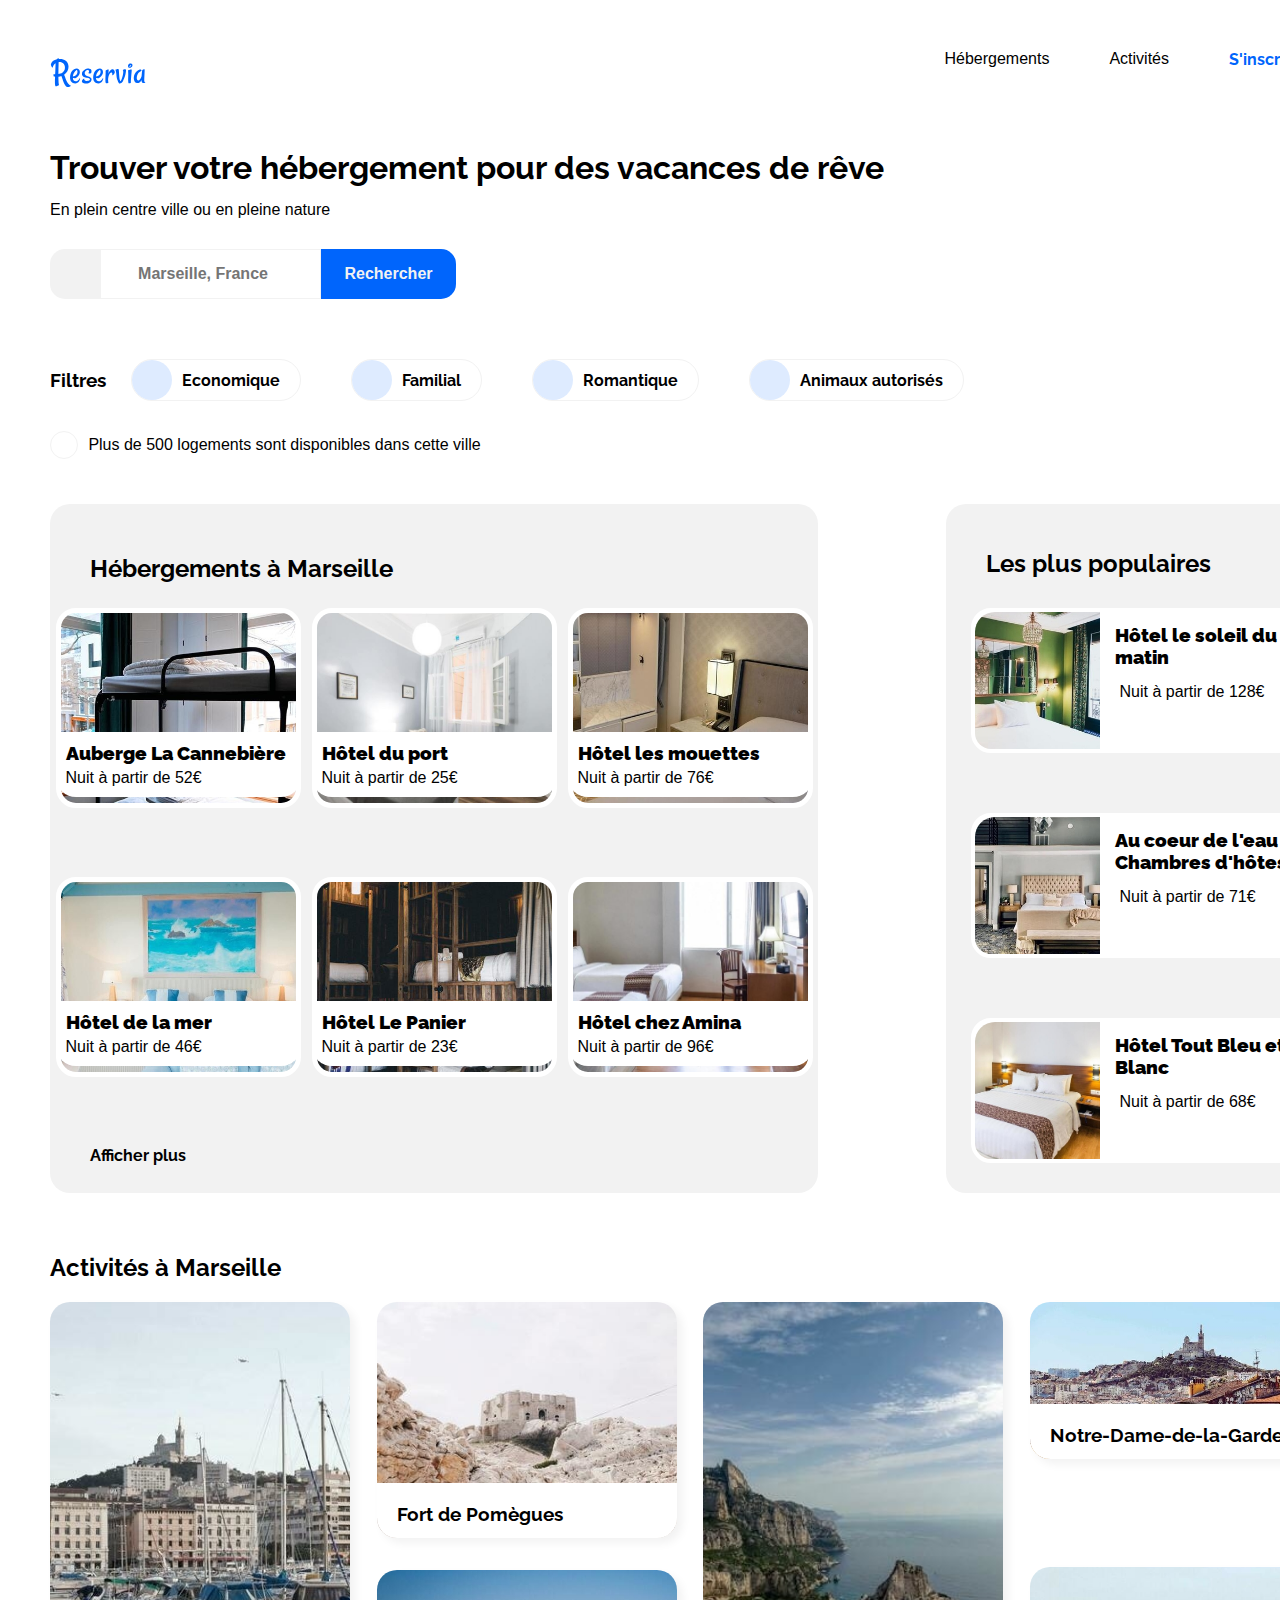
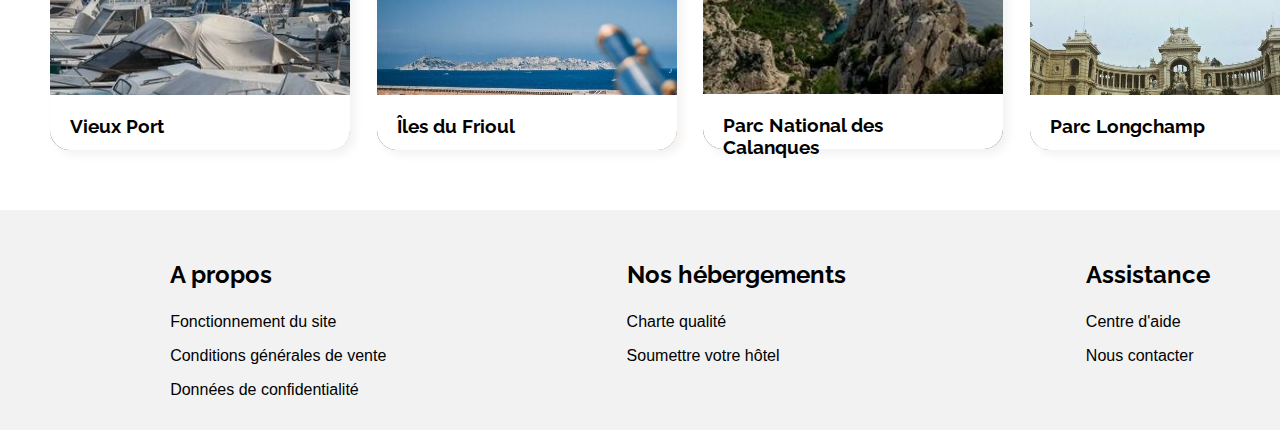
==== commit a2ab6f1d: "Updated media queries max-width:768px." ====
--- a/index.html
+++ b/index.html
@@ -1,332 +1,504 @@
 <!DOCTYPE html>
 <html lang="fr">
-    <head>
-        <!--En-tête de la page-->
-        <meta charset="UTF-8"/>
-        <link rel="stylesheet" href="style.css" />       
-        <link rel="preconnect" href="https://fonts.gstatic.com">
-        <link href="https://fonts.googleapis.com/css2?family=Raleway:wght@400;700&display=swap" rel="stylesheet">
-        <link rel="stylesheet" href="https://use.fontawesome.com/releases/v5.15.2/css/all.css" integrity="sha384-vSIIfh2YWi9wW0r9iZe7RJPrKwp6bG+s9QZMoITbCckVJqGCCRhc+ccxNcdpHuYu" crossorigin="anonymous">
-        <meta name="description" content="Réservez votre hébergement">
-        <title>Reservia</title>
-    </head>
-    <body>
-        <!--++++++++++++++++++++HEADER++++++++++++++++++++-->
-        <header>
-            <div class="headerMain">
-                <div class="logo">
-                    <img src="./images/logo/reservia.svg" alt="Logo Reservia"/>
-                </div>
-                <div class="navbar">
-                    <a class="navlink" href="#lodging">Hébergements</a>
-                    <a class="navlink" href="#activities">Activités</a>
-                        <div class="inscription">
-                            <a class="navlink inscription" href="#" title="Inscription">S'inscrire</a>
-                        </div>
-                </div>
-            </div>
-        </header>
-        <!--++++++++++++++++++++SECTION RECHERCHE++++++++++++++++++++-->
-        <section class="searchSection">
-            <h1 class="searchSectionTitle">Trouver votre hébergement pour des vacances de rêve</h1>
-            <p class="searchSectionPara">En plein centre ville ou en pleine nature</p>
-            <form class="searchForm" action="searchTown" method="POST">
-                <div class="searchBar">
-                    <span class="mapicon"><i class="fas fa-map-marker-alt"></i></span>
-                    <input class="searchTown" type="search" id="searchtown" name="searchtown" placeholder="Marseille, France">
-                    <button class="desktop" type="submit">Rechercher</button><br/>
-                    <button class="mobile" type="submit"><span><i class="fas fa-search"></i></span></button><br/>
-                </div>
-            </form>
-        <!--++++++++++++++++++++SECTION FILTRES++++++++++++++++++++-->
-                <div class="searchFilter">
-                    <h3>Filtres</h3>
-                    <div class="filterSelection">
-                        <div class="filterGroup">
-                            <i class="fas fa-money-bill-wave"></i>
-                            <p class="filterName">Economique</p>
-                        </div>
-                    
-                        <div class="filterGroup">
-                            <i class="fas fa-child"></i>
-                            <p class="filterName">Familial</p>
-                        </div>
+	<head>
+		<!--En-tête de la page-->
+		<meta charset="UTF-8" />
+		<meta name="viewport" content="width=device-width, initial-scale=1.0" />
+		<link rel="stylesheet" href="style.css" />
+		<link rel="preconnect" href="https://fonts.gstatic.com" />
+		<link
+			href="https://fonts.googleapis.com/css2?family=Raleway:wght@400;700&display=swap"
+			rel="stylesheet"
+		/>
+		<link
+			rel="stylesheet"
+			href="https://use.fontawesome.com/releases/v5.15.2/css/all.css"
+			integrity="sha384-vSIIfh2YWi9wW0r9iZe7RJPrKwp6bG+s9QZMoITbCckVJqGCCRhc+ccxNcdpHuYu"
+			crossorigin="anonymous"
+		/>
+		<meta name="description" content="Réservez votre hébergement" />
+		<title>Reservia</title>
+	</head>
+	<body>
+		<div id="container">
+			<!--++++++++++++++++++++HEADER++++++++++++++++++++-->
+			<header>
+				<div class="headerMain">
+					<div class="logo">
+						<img src="./images/logo/reservia.svg" alt="Logo Reservia" />
+					</div>
+					<div class="navbar">
+						<a class="navlink" href="#lodging">Hébergements</a>
+						<a class="navlink" href="#activities">Activités</a>
+						<div class="inscription">
+							<a class="navlink inscription" href="#" title="Inscription">S'inscrire</a>
+						</div>
+					</div>
+				</div>
+			</header>
+			<!--++++++++++++++++++++SECTION RECHERCHE++++++++++++++++++++-->
+			<section class="searchSection">
+				<h1 class="searchSectionTitle">Trouver votre hébergement pour des vacances de rêve</h1>
+				<p class="searchSectionPara">En plein centre ville ou en pleine nature</p>
+				<form class="searchForm" action="searchTown" method="POST">
+					<div class="searchBar">
+						<span class="mapicon"><i class="fas fa-map-marker-alt"></i></span>
+						<input
+							class="searchTown"
+							type="search"
+							id="searchtown"
+							name="searchtown"
+							placeholder="Marseille, France"
+						/>
+						<button class="desktop" type="submit">Rechercher</button><br />
+						<button class="mobile" type="submit">
+							<span><i class="fas fa-search"></i></span></button
+						><br />
+					</div>
+				</form>
+				<!--++++++++++++++++++++SECTION FILTRES++++++++++++++++++++-->
+				<div class="searchFilter">
+					<h3>Filtres</h3>
+					<div class="filterSelection">
+						<div class="filterGroup">
+							<i class="fas fa-money-bill-wave"></i>
+							<p class="filterName">Economique</p>
+						</div>
 
-                        <div class="filterGroup">
-                            <i class="fas fa-heart"></i>
-                            <p class="filterName">Romantique</p>
-                        </div>
+						<div class="filterGroup">
+							<i class="fas fa-child"></i>
+							<p class="filterName">Familial</p>
+						</div>
 
-                        <div class="filterGroup">
-                            <i class="fas fa-dog"></i>
-                            <p class="filterName">Animaux autorisés</p>
-                        </div>
-                    </div>
-                </div>
-                <div class="information">
-                    <p><span><i class="fas fa-info"></i></span>Plus de 500 logements sont disponibles dans cette ville </p>
-                </div>
-            
-        </section>
-        <!--++++++++++++++++++++SECTION MAIN++++++++++++++++++++-->
-        <div class="main">
-            <div id="lodging">
-                <div class="lodgingSection">
-                    <h2 class="lodgingSectionTitle">Hébergements à Marseille</h2>
-                    <div class="lodgingSectionResult">
+						<div class="filterGroup">
+							<i class="fas fa-heart"></i>
+							<p class="filterName">Romantique</p>
+						</div>
 
-                        <div class="fullCard">
-                            <a href="#">
-                                <img  class="imgRoom" src="./images/hebergements/auberge_la_cannebiere.jpg" alt="Chambre avec lits superposés"/>
-                                <div class="cannebiere">
-                                    <h3 class="lodgingCardTitle"><strong>Auberge La Cannebière</strong></h3>
-                                    <p class="prix">Nuit à partir de 52€</p>
-                                        <ul>
-                                            <li><span><i class="fas fa-star"></i></span></li> 
-                                            <li><span><i class="fas fa-star"></i></span></li> 
-                                            <li><span><i class="fas fa-star"></i></span></li> 
-                                            <li><span><i class="fas fa-star"></i></span></li> 
-                                            <li><span><i class="fas fa-star"></i></span></li> 
-                                        </ul>        
-                                </div>           
-                            </a> 
-                        </div> 
+						<div class="filterGroup">
+							<i class="fas fa-dog"></i>
+							<p class="filterName">Animaux autorisés</p>
+						</div>
+					</div>
+				</div>
+				<div class="information">
+					<p>
+						<span><i class="fas fa-info"></i></span>Plus de 500 logements sont disponibles dans
+						cette ville
+					</p>
+				</div>
+			</section>
+			<!--++++++++++++++++++++SECTION MAIN++++++++++++++++++++-->
+			<div class="main">
+				<div id="lodging">
+					<div class="lodgingSection">
+						<h2 class="lodgingSectionTitle">Hébergements à Marseille</h2>
+						<div class="lodgingSectionResult">
+							<div class="fullCard">
+								<a href="#">
+									<img
+										class="imgRoom"
+										src="./images/hebergements/auberge_la_cannebiere.jpg"
+										alt="Chambre avec lits superposés"
+									/>
+									<div class="cannebiere">
+										<h3 class="lodgingCardTitle"><strong>Auberge La Cannebière</strong></h3>
+										<p class="prix">Nuit à partir de 52€</p>
+										<ul>
+											<li>
+												<span><i class="fas fa-star"></i></span>
+											</li>
+											<li>
+												<span><i class="fas fa-star"></i></span>
+											</li>
+											<li>
+												<span><i class="fas fa-star"></i></span>
+											</li>
+											<li>
+												<span><i class="fas fa-star"></i></span>
+											</li>
+											<li>
+												<span><i class="fas fa-star"></i></span>
+											</li>
+										</ul>
+									</div>
+								</a>
+							</div>
 
-                        <div class="fullCard">
-                            <a href="#">
-                                <img class="imgRoom"  src="./images/hebergements/hotel_du_port.jpg" alt="Chambre lumineuse avec lits jumeaux"/>
-                                <div class="port">
-                                    <h3 class="lodgingCardTitle"><strong>Hôtel du port</strong></h3>  
-                                    <p class="prix">Nuit à partir de 25€</p>
-                                        <ul>
-                                            <li><span><i class="fas fa-star"></i></span></li> 
-                                            <li><span><i class="fas fa-star"></i></span></li> 
-                                            <li><span><i class="fas fa-star"></i></span></li> 
-                                            <li><span><i class="fas fa-star"></i></span></li> 
-                                            <li><span><i class="fas fa-star"></i></span></li> 
-                                        </ul>
-                                </div>
-                            </a> 
-                        </div>
-                        <div class="fullCard">
-                            <a href="#">
-                                <img class="imgRoom" src="./images/hebergements/hotel_les_mouettes.jpg" alt="Chambre double lumineuse avec placard et miroir" />
-                                <div class="mouette">
-                                    <h3 class="lodgingCardTitle"><strong>Hôtel les mouettes</strong></h3>
-                                    <p class="prix">Nuit à partir de 76€</p>
-                                        <ul>
-                                            <li><span><i class="fas fa-star"></i></span></li> 
-                                            <li><span><i class="fas fa-star"></i></span></li> 
-                                            <li><span><i class="fas fa-star"></i></span></li> 
-                                            <li><span><i class="fas fa-star"></i></span></li> 
-                                            <li><span><i class="fas fa-star"></i></span></li> 
-                                        </ul>
-                                </div>            
-                            </a>                       
-                        </div> 
-                        <div class="fullCard">
-                            <a href="#">
-                                <img class="imgRoom" src="./images/hebergements/hotel_de_la_mer.jpg" alt="Chambre dans les tons bleu" />
-                                <div class="mer">
-                                    <h3 class="lodgingCardTitle"><strong>Hôtel de la mer</strong></h3>
-                                    <p class="prix">Nuit à partir de 46€</p> 
-                                        <ul>
-                                            <li><span><i class="fas fa-star"></i></span></li> 
-                                            <li><span><i class="fas fa-star"></i></span></li> 
-                                            <li><span><i class="fas fa-star"></i></span></li> 
-                                            <li><span><i class="fas fa-star"></i></span></li> 
-                                            <li><span><i class="fas fa-star"></i></span></li> 
-                                        </ul>
-                                </div>    
-                            </a>                       
-                        </div> 
-                        <div class="fullCard">
-                            <a href="#">
-                                <img class="imgRoom" src="./images/hebergements/auberge_le_panier.jpg" alt="Dortoir chaleureux en bois" />
-                                <div class="panier">
-                                    <h3 class="lodgingCardTitle"><strong>Hôtel Le Panier</strong></h3>
-                                    <p class="prix">Nuit à partir de 23€</p>
-                                        <ul>
-                                            <li><span><i class="fas fa-star"></i></span></li> 
-                                            <li><span><i class="fas fa-star"></i></span></li> 
-                                            <li><span><i class="fas fa-star"></i></span></li> 
-                                            <li><span><i class="fas fa-star"></i></span></li> 
-                                            <li><span><i class="fas fa-star"></i></span></li> 
-                                        </ul> 
-                                </div>   
-                            </a>                        
-                        </div>
-                        <div class="fullCard">
-                            <a href="#">
-                                <img class="imgRoom" src="./images/hebergements/hotel_chez_amina.jpg" alt="Grande chambre lumineuse épurée avec bureau" />
-                                <div class="amina">
-                                    <h3 class="lodgingCardTitle"><strong>Hôtel chez Amina</strong></h3>
-                                    <p class="prix">Nuit à partir de 96€</p>
-                                        <ul>
-                                            <li><span><i class="fas fa-star"></i></span></li> 
-                                            <li><span><i class="fas fa-star"></i></span></li> 
-                                            <li><span><i class="fas fa-star"></i></span></li> 
-                                            <li><span><i class="fas fa-star"></i></span></li> 
-                                            <li><span><i class="fas fa-star"></i></span></li> 
-                                        </ul>
-                                </div>   
-                            </a>                             
-                        </div>        
-                    </div>
-                    <a href="#"><p class="afficher"> Afficher plus</p></a>
-                </div>
+							<div class="fullCard">
+								<a href="#">
+									<img
+										class="imgRoom"
+										src="./images/hebergements/hotel_du_port.jpg"
+										alt="Chambre lumineuse avec lits jumeaux"
+									/>
+									<div class="port">
+										<h3 class="lodgingCardTitle"><strong>Hôtel du port</strong></h3>
+										<p class="prix">Nuit à partir de 25€</p>
+										<ul>
+											<li>
+												<span><i class="fas fa-star"></i></span>
+											</li>
+											<li>
+												<span><i class="fas fa-star"></i></span>
+											</li>
+											<li>
+												<span><i class="fas fa-star"></i></span>
+											</li>
+											<li>
+												<span><i class="fas fa-star"></i></span>
+											</li>
+											<li>
+												<span><i class="fas fa-star"></i></span>
+											</li>
+										</ul>
+									</div>
+								</a>
+							</div>
+							<div class="fullCard">
+								<a href="#">
+									<img
+										class="imgRoom"
+										src="./images/hebergements/hotel_les_mouettes.jpg"
+										alt="Chambre double lumineuse avec placard et miroir"
+									/>
+									<div class="mouette">
+										<h3 class="lodgingCardTitle"><strong>Hôtel les mouettes</strong></h3>
+										<p class="prix">Nuit à partir de 76€</p>
+										<ul>
+											<li>
+												<span><i class="fas fa-star"></i></span>
+											</li>
+											<li>
+												<span><i class="fas fa-star"></i></span>
+											</li>
+											<li>
+												<span><i class="fas fa-star"></i></span>
+											</li>
+											<li>
+												<span><i class="fas fa-star"></i></span>
+											</li>
+											<li>
+												<span><i class="fas fa-star"></i></span>
+											</li>
+										</ul>
+									</div>
+								</a>
+							</div>
+							<div class="fullCard">
+								<a href="#">
+									<img
+										class="imgRoom"
+										src="./images/hebergements/hotel_de_la_mer.jpg"
+										alt="Chambre dans les tons bleu"
+									/>
+									<div class="mer">
+										<h3 class="lodgingCardTitle"><strong>Hôtel de la mer</strong></h3>
+										<p class="prix">Nuit à partir de 46€</p>
+										<ul>
+											<li>
+												<span><i class="fas fa-star"></i></span>
+											</li>
+											<li>
+												<span><i class="fas fa-star"></i></span>
+											</li>
+											<li>
+												<span><i class="fas fa-star"></i></span>
+											</li>
+											<li>
+												<span><i class="fas fa-star"></i></span>
+											</li>
+											<li>
+												<span><i class="fas fa-star"></i></span>
+											</li>
+										</ul>
+									</div>
+								</a>
+							</div>
+							<div class="fullCard">
+								<a href="#">
+									<img
+										class="imgRoom"
+										src="./images/hebergements/auberge_le_panier.jpg"
+										alt="Dortoir chaleureux en bois"
+									/>
+									<div class="panier">
+										<h3 class="lodgingCardTitle"><strong>Hôtel Le Panier</strong></h3>
+										<p class="prix">Nuit à partir de 23€</p>
+										<ul>
+											<li>
+												<span><i class="fas fa-star"></i></span>
+											</li>
+											<li>
+												<span><i class="fas fa-star"></i></span>
+											</li>
+											<li>
+												<span><i class="fas fa-star"></i></span>
+											</li>
+											<li>
+												<span><i class="fas fa-star"></i></span>
+											</li>
+											<li>
+												<span><i class="fas fa-star"></i></span>
+											</li>
+										</ul>
+									</div>
+								</a>
+							</div>
+							<div class="fullCard">
+								<a href="#">
+									<img
+										class="imgRoom"
+										src="./images/hebergements/hotel_chez_amina.jpg"
+										alt="Grande chambre lumineuse épurée avec bureau"
+									/>
+									<div class="amina">
+										<h3 class="lodgingCardTitle"><strong>Hôtel chez Amina</strong></h3>
+										<p class="prix">Nuit à partir de 96€</p>
+										<ul>
+											<li>
+												<span><i class="fas fa-star"></i></span>
+											</li>
+											<li>
+												<span><i class="fas fa-star"></i></span>
+											</li>
+											<li>
+												<span><i class="fas fa-star"></i></span>
+											</li>
+											<li>
+												<span><i class="fas fa-star"></i></span>
+											</li>
+											<li>
+												<span><i class="fas fa-star"></i></span>
+											</li>
+										</ul>
+									</div>
+								</a>
+							</div>
+						</div>
+						<a href="#"><p class="afficher">Afficher plus</p></a>
+					</div>
 
-                <aside class="popularSection">
-                    <div class="popularSectionTitle">
-                        <h2 >Les plus populaires</h2>
-                        <span><i class="fas fa-chart-line"></i></span>
-                    </div>
-                    <div class="popularFullcontainer">
-                        <div class="popularCard">
-                            <a href="#">
-                                <div class="cardAside">
-                                    <img class="popularImgRoom"  src="./images/hebergements/hotel_le_soleil_du_matin.jpg" alt="Chambre de couleur verte avec miroir au dessus du lit" />
-                                    <div class="matin">
-                                        <h3 class="popularCardTitle"><strong>Hôtel le soleil du matin</strong></h3>
-                                        <p class="popularPrix">Nuit à partir de 128€</p> 
-                                            <ul>
-                                                <li><span><i class="fas fa-star"></i></span></li> 
-                                                <li><span><i class="fas fa-star"></i></span></li> 
-                                                <li><span><i class="fas fa-star"></i></span></li> 
-                                                <li><span><i class="fas fa-star"></i></span></li> 
-                                                <li><span><i class="fas fa-star"></i></span></li> 
-                                            </ul>  
-                                    </div>
-                                </div> 
-                            </a>                     
-                        </div> 
-                        <div class="popularCard">
-                            <a href="#">
-                                <div class="cardAside">
-                                    <img class="popularImgRoom"  src="./images/hebergements/au_coeur_de_leau_chambres_dhotes.jpg" alt="Chambre spacieuse"/>
-                                    <div class="eau">
-                                        <h3 class="popularCardTitle"><strong>Au coeur de l'eau Chambres d'hôtes</strong></h3>
-                                        <p class="popularPrix">Nuit à partir de 71€</p> 
-                                            <ul>
-                                                <li><span><i class="fas fa-star"></i></span></li> 
-                                                <li><span><i class="fas fa-star"></i></span></li> 
-                                                <li><span><i class="fas fa-star"></i></span></li> 
-                                                <li><span><i class="fas fa-star"></i></span></li> 
-                                                <li><span><i class="fas fa-star"></i></span></li> 
-                                            </ul>   
-                                    </div>
-                                </div>
-                            </a>                     
-                        </div> 
-                        <div class="popularCard">
-                            <a href="#">
-                                <div class="cardAside">
-                                    <img class="popularImgRoom"  src="./images/hebergements/hotel_tout_bleu_et_blanc.jpg" alt="Chambre spacieuse"/>
-                                    <div class="blanc">
-                                        <h3 class="popularCardTitle"><strong>Hôtel Tout Bleu et Blanc</strong></h3>
-                                        <p class="popularPrix">Nuit à partir de 68€</p> 
-                                            <ul>
-                                                <li><span><i class="fas fa-star"></i></span></li> 
-                                                <li><span><i class="fas fa-star"></i></span></li> 
-                                                <li><span><i class="fas fa-star"></i></span></li> 
-                                                <li><span><i class="fas fa-star"></i></span></li> 
-                                                <li><span><i class="fas fa-star"></i></span></li> 
-                                            </ul>   
-                                    </div> 
-                                </div>
-                            </a>                     
-                        </div> 
-
-                    </div>
-                </aside>
-            </div>
-            <div id="activities">
-                <section class="activitieSection">
-                    <h2>Activités à Marseille</h2>
-                    <div class="activitieFullContainer">
-                        <div class="containerChild">
-                            <div class="activitieCard">
-                                <a href="#">
-                                    <div class="activitieCardIn">
-                                        <img class="activitieImg"  src="./images/activites/vieux_port.jpg"  alt="Vue sur le Vieux Port" />
-                                        <h3>Vieux Port</h3> 
-                                    </div>
-                                </a>
-                            </div>
-                        </div>
-                        <div class="containerChild">
-                            <div class="activitieCard">
-                                <a href="#">
-                                    <div class="activitieCardIn">
-                                        <img class="activitieImg"  src="./images/activites/fort_pomegues.jpg" alt="Vue sur le Vieux Port" />
-                                        <h3>Fort de Pomègues</h3> 
-                                    </div>
-                                </a>
-                            </div>
-                            <div class="activitieCard">
-                                <a href="#">
-                                    <div class="activitieCardIn">
-                                        <img class="activitieImg"  src="./images/activites/iles_frioul.jpg" alt="Vue sur le Vieux Port" />
-                                        <h3>Îles du Frioul</h3> 
-                                    </div>
-                                </a>
-                            </div>
-                        </div> 
-                        <div class="containerChild">
-                            <div class="activitieCard">
-                                <a href="#">
-                                    <div class="activitieCardIn">
-                                        <img class="activitieImg"  src="./images/activites/parc_national_calanques.jpg" alt="Vue sur le Vieux Port" />
-                                        <h3>Parc National des Calanques</h3> 
-                                    </div>
-                                </a>
-                            </div>
-                        </div>
-                        <div class="containerChild">
-                            <div class="activitieCard">
-                                <a href="#">
-                                    <div class="activitieCardIn">
-                                        <img class="activitieImg"  src="./images/activites/notre_dame_garde.jpg" alt="Vue sur le Vieux Port" />
-                                        <h3>Notre-Dame-de-la-Garde</h3> 
-                                    </div>
-                                </a>
-                            </div>
-                            <div class="activitieCard">
-                                <a href="#">
-                                    <div class="activitieCardIn">
-                                        <img class="activitieImg"  src="./images/activites/parc_longchamp.jpg" alt="Vue sur le Vieux Port" />
-                                        <h3>Parc Longchamp</h3> 
-                                    </div>
-                                </a>
-                            </div>
-                        </div>
-                    </div>
-                </section>
-            </div>
-        </div>
-        <footer>
-            <div class="column">
-                <h2>A propos</h2>
-                <p>
-                    <a href="#">Fonctionnement du site</a>
-                    <a href="#">Conditions générales de vente</a>
-                    <a href="#">Données de confidentialité</a>
-                </p>
-            </div>
-            <div class="column">
-                <h2>Nos hébergements</h2>
-                <p>
-                    <a href="#">Charte qualité</a>
-                    <a href="#">Soumettre votre hôtel</a>
-                </p>
-            </div>
-            <div class=column>
-                <h2>Assistance</h2>
-                <p>
-                    <a href="#">Centre d'aide</a>
-                    <a href="#">Nous contacter</a>
-                </p>
-            </div>
-        </footer>
-
-    </body>+					<aside class="popularSection">
+						<div class="popularSectionTitle">
+							<h2>Les plus populaires</h2>
+							<span><i class="fas fa-chart-line"></i></span>
+						</div>
+						<div class="popularFullcontainer">
+							<div class="popularCard">
+								<a href="#">
+									<div class="cardAside">
+										<img
+											class="popularImgRoom"
+											src="./images/hebergements/hotel_le_soleil_du_matin.jpg"
+											alt="Chambre de couleur verte avec miroir au dessus du lit"
+										/>
+										<div class="matin">
+											<h3 class="popularCardTitle"><strong>Hôtel le soleil du matin</strong></h3>
+											<p class="popularPrix">Nuit à partir de 128€</p>
+											<ul>
+												<li>
+													<span><i class="fas fa-star"></i></span>
+												</li>
+												<li>
+													<span><i class="fas fa-star"></i></span>
+												</li>
+												<li>
+													<span><i class="fas fa-star"></i></span>
+												</li>
+												<li>
+													<span><i class="fas fa-star"></i></span>
+												</li>
+												<li>
+													<span><i class="fas fa-star"></i></span>
+												</li>
+											</ul>
+										</div>
+									</div>
+								</a>
+							</div>
+							<div class="popularCard">
+								<a href="#">
+									<div class="cardAside">
+										<img
+											class="popularImgRoom"
+											src="./images/hebergements/au_coeur_de_leau_chambres_dhotes.jpg"
+											alt="Chambre spacieuse"
+										/>
+										<div class="eau">
+											<h3 class="popularCardTitle">
+												<strong>Au coeur de l'eau Chambres d'hôtes</strong>
+											</h3>
+											<p class="popularPrix">Nuit à partir de 71€</p>
+											<ul>
+												<li>
+													<span><i class="fas fa-star"></i></span>
+												</li>
+												<li>
+													<span><i class="fas fa-star"></i></span>
+												</li>
+												<li>
+													<span><i class="fas fa-star"></i></span>
+												</li>
+												<li>
+													<span><i class="fas fa-star"></i></span>
+												</li>
+												<li>
+													<span><i class="fas fa-star"></i></span>
+												</li>
+											</ul>
+										</div>
+									</div>
+								</a>
+							</div>
+							<div class="popularCard">
+								<a href="#">
+									<div class="cardAside">
+										<img
+											class="popularImgRoom"
+											src="./images/hebergements/hotel_tout_bleu_et_blanc.jpg"
+											alt="Chambre spacieuse"
+										/>
+										<div class="blanc">
+											<h3 class="popularCardTitle"><strong>Hôtel Tout Bleu et Blanc</strong></h3>
+											<p class="popularPrix">Nuit à partir de 68€</p>
+											<ul>
+												<li>
+													<span><i class="fas fa-star"></i></span>
+												</li>
+												<li>
+													<span><i class="fas fa-star"></i></span>
+												</li>
+												<li>
+													<span><i class="fas fa-star"></i></span>
+												</li>
+												<li>
+													<span><i class="fas fa-star"></i></span>
+												</li>
+												<li>
+													<span><i class="fas fa-star"></i></span>
+												</li>
+											</ul>
+										</div>
+									</div>
+								</a>
+							</div>
+						</div>
+					</aside>
+				</div>
+				<div id="activities">
+					<section class="activitiesSection">
+						<h2>Activités à Marseille</h2>
+						<div class="activitiesFullContainer">
+							<div class="containerChild">
+								<div class="activitiesCard">
+									<a href="#">
+										<div class="activitiesCardIn">
+											<img
+												class="activitiesImg"
+												src="./images/activites/vieux_port.jpg"
+												alt="Vue sur le Vieux Port"
+											/>
+											<h3>Vieux Port</h3>
+										</div>
+									</a>
+								</div>
+							</div>
+							<div class="containerChild">
+								<div class="activitiesCard">
+									<a href="#">
+										<div class="activitiesCardIn">
+											<img
+												class="activitiesImg"
+												src="./images/activites/fort_pomegues.jpg"
+												alt="Vue sur le Vieux Port"
+											/>
+											<h3>Fort de Pomègues</h3>
+										</div>
+									</a>
+								</div>
+								<div class="activitiesCard">
+									<a href="#">
+										<div class="activitiesCardIn">
+											<img
+												class="activitiesImg"
+												src="./images/activites/iles_frioul.jpg"
+												alt="Vue sur le Vieux Port"
+											/>
+											<h3>Îles du Frioul</h3>
+										</div>
+									</a>
+								</div>
+							</div>
+							<div class="containerChild">
+								<div class="activitiesCard">
+									<a href="#">
+										<div class="activitiesCardIn">
+											<img
+												class="activitiesImg"
+												height="447px"
+												src="./images/activites/parc_national_calanques.jpg"
+												alt="Vue sur le Vieux Port"
+											/>
+											<h3>Parc National des Calanques</h3>
+										</div>
+									</a>
+								</div>
+							</div>
+							<div class="containerChild">
+								<div class="activitiesCard">
+									<a href="#">
+										<div class="activitiesCardIn">
+											<img
+												class="activitiesImg"
+												src="./images/activites/notre_dame_garde.jpg"
+												alt="Vue sur le Vieux Port"
+											/>
+											<h3>Notre-Dame-de-la-Garde</h3>
+										</div>
+									</a>
+								</div>
+								<div class="activitiesCard">
+									<a href="#">
+										<div class="activitiesCardIn">
+											<img
+												class="activitiesImg"
+												src="./images/activites/parc_longchamp.jpg"
+												alt="Vue sur le Vieux Port"
+											/>
+											<h3>Parc Longchamp</h3>
+										</div>
+									</a>
+								</div>
+							</div>
+						</div>
+					</section>
+				</div>
+			</div>
+		</div>
+		<footer>
+			<div class="column">
+				<h2>A propos</h2>
+				<p>
+					<a href="#">Fonctionnement du site</a>
+					<a href="#">Conditions générales de vente</a>
+					<a href="#">Données de confidentialité</a>
+				</p>
+			</div>
+			<div class="column">
+				<h2>Nos hébergements</h2>
+				<p>
+					<a href="#">Charte qualité</a>
+					<a href="#">Soumettre votre hôtel</a>
+				</p>
+			</div>
+			<div class="column">
+				<h2>Assistance</h2>
+				<p>
+					<a href="#">Centre d'aide</a>
+					<a href="#">Nous contacter</a>
+				</p>
+			</div>
+		</footer>
+	</body>
+</html>
--- a/style.css
+++ b/style.css
@@ -1,726 +1,778 @@
-*{
-    padding:0;
-    margin:0;
+* {
+	padding: 0;
+	margin: 0;
 }
 
 @font-face {
-    font-family: 'Raleway';
-    src: url('fonts\Raleway-VariableFont_wght.ttf'); 
-}
-
-body{
-    font-family: 'Raleway', sans-serif;
-
-}
-
+	font-family: "Raleway";
+	src: url("fonts\Raleway-VariableFont_wght.ttf");
+}
+
+body {
+	font-family: "Raleway", sans-serif;
+}
+#container {
+	width: 100%;
+	max-width: 1440px;
+	margin: 0 auto;
+	padding: 0 50px;
+}
 /*--------------------MISE EN FORME DU HEADER---------------------*/
-
-.headerMain{
-    display: flex;
-    justify-content: space-between;
-    align-content: flex-start;
-    max-width: 1440px;
-    margin: 0 auto;
-}
-.logo img{
-    padding: 50px 0;
-    width: 100px;
-    max-width: 100%;
-    height: auto;
-    align-items: baseline;
-}
-.navbar{
-    display:flex;
-    flex-wrap:wrap;
-    justify-content: space-around;
-}
-
-.navlink{
-    padding: 50px 30px ;
-    flex-wrap: wrap;
-    text-decoration: none;
-    color:#000000; 
-}
-.navlink:active{
-    color:#0065FC;
-    border-top: 2px solid #0065FC;
-    font-weight: bold;
-}
-
-.inscription{
-    padding-top: 50px;
-    color: #0065FC;
-    font-weight: bold;    
+.headerMain {
+	display: flex;
+	justify-content: space-between;
+	align-content: flex-start;
+	max-width: 1440px;
+	margin: 0 auto;
+}
+.logo img {
+	padding: 50px 0;
+	max-width: 100%;
+	height: auto;
+	align-items: baseline;
+}
+.navbar {
+	display: flex;
+	flex-wrap: wrap;
+	justify-content: space-around;
+}
+
+.navlink {
+	padding: 50px 30px;
+	flex-wrap: wrap;
+	text-decoration: none;
+	color: #000000;
+}
+.navlink:hover {
+	color: #0065fc;
+	border-top: 3px solid #0065fc;
+	font-weight: bold;
+}
+
+.inscription {
+	padding-top: 50px;
+	color: #0065fc;
+	font-weight: bold;
 }
 
 /*--------------------MISE EN FORME DE LA SECTION RECHERCHE--------------------*/
-.searchSection{
-    max-width: 1440px;
-    margin:0 auto;
-}
-.searchSectionTitle{
-    font-weight: bold;
-}
-.searchSectionPara{
-    margin-top: 15px;
-}
-
-.searchBar{
-    display: flex;
-    height: 50px;
-    align-content: center;
-    padding: 30px 0;
-}
-.mapicon{
-    display: flex;
-    width: 50px;
-    height: 50px;
-    font-size: 20px;
-    background-color: lightgrey;
-    border-top-left-radius: 15px;
-    border-bottom-left-radius: 15px; 
-    justify-content: center;
-    align-items: center;
-}
-
-.searchTown{
-    border:#F2F2F2 1px solid;
-    font-size: 1em;
-    text-align: center;
-    font-weight: bold;
-}
-
-.desktop{
-    display: inline;
-    border: none;
-    background-color: #0065FC;
-    color: #F2F2F2;
-    font-size: 1em;
-    border-top-right-radius: 15px;
-    border-bottom-right-radius: 15px; 
-    padding-left:10px;   
-    padding-right:10px; 
-    font-weight: bold;
-    width: 135px;
-}
-.mobile{
-    display: none;
-}
-
-button:active{
-    background-color: #F2F2F2;
-    color: #0065FC;
-}
-
+.searchSection {
+	max-width: 1440px;
+	margin: 0 auto;
+}
+.searchSectionTitle {
+	font-weight: bold;
+}
+.searchSectionPara {
+	margin-top: 15px;
+}
+
+.searchBar {
+	display: flex;
+	height: 50px;
+	align-content: center;
+	padding: 30px 0;
+}
+.mapicon {
+	display: flex;
+	width: 50px;
+	height: 50px;
+	font-size: 20px;
+	background-color: #f2f2f2;
+	border-top-left-radius: 15px;
+	border-bottom-left-radius: 15px;
+	justify-content: center;
+	align-items: center;
+}
+
+.searchTown {
+	border: #f2f2f2 1px solid;
+	font-size: 1em;
+	text-align: center;
+	font-weight: bold;
+}
+
+.desktop {
+	display: inline;
+	border: none;
+	background-color: #0065fc;
+	color: #f2f2f2;
+	font-size: 1em;
+	border-top-right-radius: 15px;
+	border-bottom-right-radius: 15px;
+	padding-left: 10px;
+	padding-right: 10px;
+	font-weight: bold;
+	width: 135px;
+}
+.mobile {
+	display: none;
+}
+
+button:active {
+	background-color: #f2f2f2;
+	color: #0065fc;
+}
 
 /*--------------------MISE EN FORME DES FILTRES--------------------*/
-.searchFilter{
-    display:flex;
-}
-
-.searchFilter h3{
-    margin: auto 0;
-}
-
-.filterSelection{
-    display: flex;
-    flex-wrap: wrap;
-}
-
-.filterGroup i{
-    display: flex;
-    justify-content: center;
-    align-items:center;
-    color: #0065fc;
-    background-color: #DEEBFF;
-    width: 40px;
-    height: 40px;
-    border-radius: 50px;
-}
-
-.filterGroup{
-    display:flex;
-    height: 40px;
-    border: #F2F2F2 1px solid;
-    padding-right: 10px;
-    border-radius: 50px;
-    margin: 30px 25px;
-}
-.filterName{
-    padding-right: 10px;
-    padding-left: 10px;
-    padding-bottom: 0px;
-    font-weight: bold;   
-    margin: auto 0;
-}
-.filterGroup:hover{
-    background-color: #0065fc;
-    color: #fff;
+.searchFilter {
+	display: flex;
+}
+
+.searchFilter h3 {
+	margin: auto 0;
+}
+
+.filterSelection {
+	display: flex;
+	flex-wrap: wrap;
+}
+
+.filterGroup i {
+	display: flex;
+	justify-content: center;
+	align-items: center;
+	color: #0065fc;
+	background-color: #deebff;
+	width: 40px;
+	height: 40px;
+	border-radius: 50px;
+}
+
+.filterGroup {
+	display: flex;
+	height: 40px;
+	border: #f2f2f2 1px solid;
+	padding-right: 10px;
+	border-radius: 50px;
+	margin: 30px 25px;
+}
+.filterName {
+	padding-right: 10px;
+	padding-left: 10px;
+	padding-bottom: 0px;
+	font-weight: bold;
+	margin: auto 0;
+}
+.filterGroup:hover {
+	background-color: #0065fc;
+	color: #fff;
 }
 /*mise en forme information*/
-.fas.fa-info{
-    display: flex;
-    align-items: center;
-    color:#0065FC;
-    width: 0.4em;
-    height: 0.4em;
-    border: 1px #F2F2F2 solid;
-    border-radius: 100%;
-    padding:10px;
-    margin-right: 10px;
-}
-.information p{
-    display: flex;
-    align-items: center;
-}
-.information{
-    margin-bottom: 45px;
+.fas.fa-info {
+	display: flex;
+	align-items: center;
+	color: #0065fc;
+	width: 0.4em;
+	height: 0.4em;
+	border: 1px #f2f2f2 solid;
+	border-radius: 100%;
+	padding: 10px;
+	margin-right: 10px;
+}
+.information p {
+	display: flex;
+	align-items: center;
+}
+.information {
+	margin-bottom: 45px;
 }
 /*--------------------MISE EN FORME SECTION HEBERGEMENTS--------------------*/
 
-#lodging{
-    max-width: 1440px;
-    margin: 0 auto;
-    display: flex;
-    justify-content: space-between;
-    flex-wrap: wrap;
-    padding: 0 auto;
-}
-a{
-    text-decoration: none;
-}
-.lodgingSection{
-    max-width: 1340px;
-    width:60%;
-    margin: 0 auto;
-    background-color: #F2F2F2;
-    border-radius: 50px;
-    padding:0 auto;             
-}
-
-.lodgingSectionTitle{
-    font-weight: bold;
-    margin:50px 40px 25px 40px;
-}
-
-.lodgingSectionResult{
-    display: flex;
-    flex-wrap: wrap;
-    justify-content: space-around;
-}
-
-.imgRoom{
-    width: 235px;
-    height: 190px;
-    border-radius: 20px;
-    border: #FFFFFF 5px solid;
-    object-fit: cover;
-}
-.fullCard{
-    position: relative;
-}
-.fullCard:hover{
-    transform: scale(1.1);
-}
-
-.fullCard div{
-    background-color: #FFFFFF;
-    position: relative;
-    bottom:80px;
-    display: flex;
-    flex-direction: column;
-    justify-content: flex-start;
-    padding: 5px 10px;
-    border-bottom-right-radius: 20px;
-    border-bottom-left-radius: 20px;
-}
-.lodgingCardTitle{
-    color: #000000;
-    font-weight: bolder;
-    margin:5px 0;
-}
-.prix{
-    margin-bottom:5px;
-    color: #000000;
-}
-ul{
-    display: flex;
-    list-style-type: none;
-    color:#F2F2F2;
-}
-.port li:nth-child(-n+4){
-    color:#0065FC;
-}
-
-.cannebiere li:nth-child(-n+5){
-    color:#0065FC;
-
-}
-.mouette li:nth-child(-n+4){
-    color:#0065FC;
-}
-.mer li:nth-child(-n+3){
-    color:#0065FC;
-}
-.panier li:nth-child(-n+4){
-    color:#0065FC;
-}
-.amina li:nth-child(-n+5){
-    color:#0065FC;
-}
-
-.afficher{
-    font-weight: bold;
-    color: black;
-    padding-bottom: 25px;
-    padding-left: 40px;
+#lodging {
+	max-width: 1440px;
+	margin: 0;
+	display: flex;
+	justify-content: space-between;
+	flex-wrap: wrap;
+	padding: 0;
+}
+a {
+	text-decoration: none;
+}
+.lodgingSection {
+	max-width: 1340px;
+	width: 60%;
+
+	background-color: #f2f2f2;
+	border-radius: 20px;
+	padding: 0 auto;
+}
+
+.lodgingSectionTitle {
+	font-weight: bold;
+	margin: 50px 40px 25px 40px;
+}
+
+.lodgingSectionResult {
+	display: flex;
+	flex-wrap: wrap;
+	justify-content: space-around;
+}
+
+.imgRoom {
+	width: 235px;
+	height: 190px;
+	border-radius: 20px;
+	border: #ffffff 5px solid;
+	object-fit: cover;
+}
+.fullCard {
+	position: relative;
+}
+.fullCard:hover {
+	transform: scale(1.1);
+}
+
+.fullCard div {
+	background-color: #ffffff;
+	position: relative;
+	bottom: 80px;
+	display: flex;
+	flex-direction: column;
+	justify-content: flex-start;
+	padding: 5px 10px;
+	border-bottom-right-radius: 20px;
+	border-bottom-left-radius: 20px;
+}
+.lodgingCardTitle {
+	color: #000000;
+	font-weight: bolder;
+	margin: 5px 0;
+}
+.prix {
+	margin-bottom: 5px;
+	color: #000000;
+}
+ul {
+	display: flex;
+	list-style-type: none;
+	color: #f2f2f2;
+}
+.port li:nth-child(-n + 4) {
+	color: #0065fc;
+}
+
+.cannebiere li:nth-child(-n + 5) {
+	color: #0065fc;
+}
+.mouette li:nth-child(-n + 4) {
+	color: #0065fc;
+}
+.mer li:nth-child(-n + 3) {
+	color: #0065fc;
+}
+.panier li:nth-child(-n + 4) {
+	color: #0065fc;
+}
+.amina li:nth-child(-n + 5) {
+	color: #0065fc;
+}
+
+.afficher {
+	font-weight: bold;
+	color: black;
+	padding-bottom: 25px;
+	padding-left: 40px;
 }
 
 /*--------------------MISE EN PLACE DE LA SECTION POPULAR ASIDE--------------------*/
 
-.popularSection{
-    min-width: 30%;
-    max-width: 60%;
-    margin: 0 auto;
-    background-color: #F2F2F2;
-    border-radius: 50px;
-    padding:0 40px;
-}
-.popularFullcontainer{
-    display: flex;
-    flex-direction: column;    
-}
-.popularSectionTitle{
-    display: flex;
-    align-items: center;
-    justify-content: space-between;
-    font-weight: bold;
-    margin:45px 40px 0px 40px;
-}
-.popularFullcontainer{
-    display: flex;
-    flex-direction: column;
-    justify-content: space-around;
-}
-.cardAside{
-    display: flex;
-    justify-content: center;
-    width: 335px;
-    height: 145px;
-    box-sizing: border-box;
-    border: #FFFFFF solid 4px;
-    border-radius: 20px;
-    background-color: #FFFFFF;
-    margin: 30px auto;
-    overflow: hidden;
-}
-.popularCard:hover{
-    transform: scale(1.1);
-}
-.popularImgRoom{
-    width:125px ;
-    height: 145px;
-    object-fit: cover;
-    border-top-left-radius: 20px;
-    border-bottom-left-radius:20px ;
-}
-.popularCard div{
-    color: black;
-    border-top-right-radius: 20px;
-    border-bottom-right-radius:20px ;
-}
-.popularCard h3{
-    padding: 12px 15px 15px 15px;
-}
-.popularPrix{
-   padding: 0 20px 20px 20px; 
-}
-.popularCard ul{
-    padding:0 20px 5px 20px;
-}
-.matin li:nth-child(-n+5){
-    color:#0065FC;
-
-}
-.eau li:nth-child(-n+4){
-    color:#0065FC;
-}
-.blanc li:nth-child(-n+4){
-    color:#0065FC;
+.popularSection {
+	min-width: 30%;
+	max-width: 60%;
+	background-color: #f2f2f2;
+	border-radius: 20px;
+}
+.popularFullcontainer {
+	display: flex;
+	flex-direction: column;
+}
+.popularSectionTitle {
+	display: flex;
+	align-items: center;
+	justify-content: space-between;
+	font-weight: bold;
+	margin: 45px 40px 0px 40px;
+}
+.popularFullcontainer {
+	display: flex;
+	flex-direction: column;
+	justify-content: space-around;
+	padding: 0 20px;
+}
+.cardAside {
+	display: flex;
+	justify-content: center;
+	width: 335px;
+	height: 145px;
+	box-sizing: border-box;
+	border: #ffffff solid 4px;
+	border-radius: 20px;
+	background-color: #ffffff;
+	margin: 30px auto;
+	overflow: hidden;
+}
+.popularCard:hover {
+	transform: scale(1.1);
+}
+.popularImgRoom {
+	width: 125px;
+	height: 145px;
+	object-fit: cover;
+	border-top-left-radius: 20px;
+	border-bottom-left-radius: 20px;
+}
+.popularCard div {
+	color: black;
+	border-top-right-radius: 20px;
+	border-bottom-right-radius: 20px;
+}
+.popularCard h3 {
+	padding: 12px 15px 15px 15px;
+}
+.popularPrix {
+	padding: 0 20px 20px 20px;
+}
+.popularCard ul {
+	padding: 0 20px 5px 20px;
+}
+.matin li:nth-child(-n + 5) {
+	color: #0065fc;
+}
+.eau li:nth-child(-n + 4) {
+	color: #0065fc;
+}
+.blanc li:nth-child(-n + 4) {
+	color: #0065fc;
 }
 
 /*--------------------MISE EN FORME DE LA SECTION ACTIVITES--------------------*/
-#activities{                        /* probleme de wrap qui va sur le footer*/
-    display: flex;
-    flex-wrap: wrap;
-    justify-content: space-around;
-}
-.activitieSection{
-    width: 1440px;
-    flex-wrap: wrap;
-    margin-bottom: 60px;
-    
-}
-.activitieSection h2{
-    margin: 60px 50px 20px 40px;
-}
-.activitieCard:hover{
-    transform: scale(1.1);
-}
-.activitieImg{
-    width: 300px;
-    object-fit: cover;
-    border-radius: 20px;
-    box-shadow: #f2f2f2 5px 5px 10px;
-    overflow: hidden;
-}
-
-.activitieCardIn{
-    position: relative;
-    display: flex;
-}
-.activitieCardIn h3{
-    position: absolute;
-    background-color: #fff;
-    color: #000000;
-    box-sizing: border-box;
-    width: 100%;
-    bottom: 0px;
-    height: 55px;
-    border-bottom-left-radius: 20px;
-    border-bottom-right-radius: 20px;
-    padding:20px;
-}
-
-.activitieFullContainer{
-    display: flex;
-    flex-flow: row wrap;
-    justify-content: space-between;
-    max-width: 100%;
-    margin: 0 auto;
-
-}
-
-.activitieFullContainer :nth-child(2n){
-    display: flex;
-    flex-direction: column;
-    justify-content: space-between;
-    align-content: flex-start;
-}
-.activitieFullContainer::nth-child(2n+1){
-    height: 447px;
-    box-sizing: border-box;
-    object-fit: cover;
-}
-
+#activities {
+	display: flex;
+	flex-wrap: wrap;
+	justify-content: space-around;
+	margin: 0 auto;
+}
+.activitiesSection {
+	width: 1440px;
+	flex-wrap: wrap;
+	margin-bottom: 60px;
+}
+.activitiesSection h2 {
+	margin: 60px 50px 20px 0px;
+}
+.activitiesCard:hover {
+	transform: scale(1.1);
+}
+.activitiesImg {
+	width: 300px;
+	object-fit: cover;
+	border-radius: 20px;
+	box-shadow: #f2f2f2 5px 5px 10px;
+	overflow: hidden;
+}
+
+.activitiesCardIn {
+	position: relative;
+	display: flex;
+}
+.activitiesCardIn h3 {
+	position: absolute;
+	background-color: #fff;
+	color: #000000;
+	box-sizing: border-box;
+	width: 100%;
+	bottom: 0px;
+	height: 55px;
+	border-bottom-left-radius: 20px;
+	border-bottom-right-radius: 20px;
+	padding: 20px;
+}
+
+.activitiesFullContainer {
+	display: flex;
+	flex-flow: row wrap;
+	justify-content: space-between;
+	max-width: 100%;
+	margin: 0 auto;
+}
+
+.activitiesFullContainer :nth-child(2n) {
+	display: flex;
+	flex-direction: column;
+	justify-content: space-between;
+	align-content: flex-start;
+}
+.activitiesFullContainer::nth-child(2n + 1) {
+	height: 447px;
+	box-sizing: border-box;
+	object-fit: cover;
+}
 
 /*--------------------MISE EN FORME DU FOOTER-------------------*/
-footer{
-    max-width: 100%;
-    background-color: #F2F2F2;
-    display: flex;
-    justify-content: space-around;
-}
-footer div{
-    padding: 50px;
-    justify-content: flex-start;
-}
-.column p{
-    display: flex;   
-    flex-direction: column;
-    padding:1em 0;
-}
-.column a{
-    text-decoration: none;
-    color: #000000;
-    padding: .5em 0;    
-}
-.column a:hover{
-    color: #0065FC;
-    font-weight: bold;
-}
-
-
+footer {
+	height: 220px;
+	width: 100%;
+	background-color: #f2f2f2;
+	display: flex;
+	margin: 0 auto;
+	justify-content: space-around;
+	padding: 0 50px;
+}
+footer div {
+	padding: 50px;
+	justify-content: flex-start;
+}
+.column p {
+	display: flex;
+	flex-direction: column;
+	padding: 1em 0;
+}
+.column a {
+	text-decoration: none;
+	color: #000000;
+	padding: 0.5em 0;
+}
+.column a:hover {
+	color: #0065fc;
+	font-weight: bold;
+}
+
+/*__________________________________________________________________________________________________________________________________*/
 /*--------------MISE EN FORME DE LA MEDIA QUERY MAX-WIDTH 1024px---------------------------*/
-@media screen and (max-width:1024px){
-
-    .main{
-        max-width:100%;
-        display: block;
-        margin: 0 auto;;
-    }
-    #lodging{
-        display: flex;
-        flex-direction: column;
-        
-    }
-    .lodgingSectionResult{
-        width:100%;
-        max-width: 100%;
-        margin: 0 auto;
-        justify-content: space-around;
-    }
-    .lodgingSection{
-        margin-bottom: 30px;
-    }
-    .activities{
-
-        display: flex;
-    }
-    .activitieFullContainer{
-        display: flex;
-        justify-content: space-around;
-    }
-    .containerChild{
-        display: flex;
-        justify-content: space-around;
-    }
-}
-/*--------------MISE EN FORME DE LA MEDIA QUERY MAX-WIDTH 768px---------------------------*/
-@media screen and (max-width:768px){
-
-   .headerMain{
-       display: flex;
-       flex-direction: column;
-       padding: 20px;
-   }
-
-   .logo img{
-    padding-top: 35px ;
-    padding-bottom: 0;
-    max-width: 100%;
-
-    align-items: baseline;
-}
-   .inscription{
-       position: absolute;
-       color:#0065FC;
-       max-width: 50%;
-       border-bottom: none!important;
-       top:15px;
-       right: 30px;
-   }
-   .inscription:active{
-        color: #0065FC;  
-        border-top: none; 
-   }
-   .navbar{
-       justify-content: space-between;
-   }
-   .navlink{
-       padding-top:40px;
-       padding-bottom: 10px;
-   }
-   .navlink:nth-child(1){
-    padding: 40px auto 10px auto;
-    flex-wrap: wrap;
-    max-width: 50%;
-    border-bottom: 2px solid #F2F2F2;
-}
-   .navlink:active{
-    color:#0065FC;
-    border-top: none !important;
-    border-bottom: 2px solid #0065FC;
-}
-.navlink:nth-child(2){
-    padding: 40px auto 10px auto;
-    flex-wrap: wrap;
-    max-width: 50%;
-    border-bottom: 2px solid #F2F2F2;
-}
-.searchSection{
-    margin:0 auto;
-    padding:0 20px;
-}
-.mapicon{
-    min-width: 50px;
-}
-.searchTown{
-    border:#F2F2F2 1px solid;
-    font-size: 1em;
-    text-align: center;
-    font-weight: bold;
-}
-.mobile{
-    display: inline;
-    border: none;
-    position: relative;
-    right: 10px;
-    background-color: #0065FC;
-    color: #F2F2F2;
-    font-size: 1em;
-    border-radius: 15px;
-    padding-left:10px;   
-    padding-right:10px; 
-    font-weight: bold;
-    width: 50px;
-}
-.desktop{
-    display: none;
-}
-.searchFilter{
-    display: block;
-}
-.filterGroup{
-    display:flex;
-    height: 40px;
-    border: #F2F2F2 1px solid;
-    padding-right: 10px;
-    border-radius: 50px;
-    margin: 10px 10px;
-}
-.information{
-    margin: 30px auto 45px 15px;
-}
-/*MISE EN FORME DE LA PARTIE LODGING MAX-WIDTH:768px*/
-#lodging{
-    max-width: 768px;
-    margin: 10px auto;
-    display: flex;
-    flex-direction: column-reverse;
-    justify-content: space-around;
-    flex-wrap:nowrap;
-    padding: 0 auto;
-}
-a{
-    text-decoration: none;
-}
-.lodgingSection{
-    max-width: 768px;
-    width:100%;
-    margin: 0 auto;
-    background-color: #FFFFFF;
-    border-radius: 0px;
-    padding:0 auto;             
-}
-
-.lodgingSectionTitle{
-    font-weight: bold;
-    margin:45px 40px 0px 40px;
-
-}
-
-.lodgingSectionResult{
-    display: flex;
-    flex-direction: column;
-    flex-wrap: nowrap;
-    justify-content: space-around;
-}
-
-.imgRoom{
-    width: 330px;
-    height: 190px;
-    border-radius: 20px;
-    border: #FFFFFF 5px solid;
-    box-shadow: 5px 5px 5px lightgrey;
-    object-fit: cover;
-}
-.fullCard{
-    display: flex;
-    justify-content: center;
-    width: 335px;
-    height: 195px;
-    box-sizing: border-box;
-    border: #FFFFFF solid 4px;
-    box-shadow: 5px 5px 5px lightgrey;
-    border-radius: 20px;
-    background-color: #FFFFFF;
-    margin: 20px auto;
-    overflow: hidden;
-}
-.fullCard:hover{
-    transform: scale(1.1);
-}
-
-.fullCard div{
-    background-color: #FFFFFF;
-    width: auto;
-    position: relative;
-    bottom: 90px;
-    left:0px;
-    display: flex;
-    flex-direction: column;
-    justify-content: center;
-    padding: 0px 20px;
-    border-bottom-right-radius: 20px;
-    border-bottom-left-radius: 20px;
-    box-shadow: 5px 5px 5px lightgrey;
-}
-
-.prix{
-    margin-bottom:5px;
-    color: #000000;
-}
-ul{
-    display: flex;
-    list-style-type: none;
-    color:#F2F2F2;
-}
-.port li:nth-child(-n+4){
-    color:#0065FC;
-}
-
-.cannebiere li:nth-child(-n+5){
-    color:#0065FC;
-}
-.mouette li:nth-child(-n+4){
-    color:#0065FC;
-}
-.mer li:nth-child(-n+3){
-    color:#0065FC;
-}
-.panier li:nth-child(-n+4){
-    color:#0065FC;
-}
-.amina li:nth-child(-n+5){
-    color:#0065FC;
-}
-
-.afficher{
-    font-weight: bold;
-    color: black;
-    margin : 30px auto ;
-    text-align: start;
-}
-/*MISE EN PAGE ASIDE SECTION POPULAR*/
-.popularSection{
-    max-width: 768px;
-    margin: 0 ;
-    background-color: #F2F2F2;
-    border-radius: 0px;
-    padding:30px auto ;
-}
-
-/*MISE EN PAGE ASIDE SECTION ACTIVITIE*/
-#activities{
-    max-width: 768px;
-}
-.activitieSection{
-    display: block;   
-    max-width: 768px;
-    width:100%;
-    margin: 0 auto;
-    
-}
-.activitieFullContainer{
-    margin: 20px auto;
-    max-width: 768px;
-    width:100%;
-    margin: 0 auto;
-}
-.activitieCardIn{
-    display: block;
-    margin-left: auto;
-    margin-right: auto;
-    border-radius: 20px;
-    margin-bottom: 20px;
-    box-shadow: 5px 5px 5px lightgrey;
-}
-footer{
-    display: block;
-}
-footer div{
-    padding: 50px 30px;
-    justify-content: flex-start;
-}
-}
+@media screen and (min-device-width: 768px) and (max-device-width: 1024px) {
+	.main {
+		width: 100%;
+		display: block;
+		margin: 0 auto;
+	}
+	.searchFilter {
+		display: block;
+	}
+	#lodging {
+		display: flex;
+		flex-direction: column;
+		width: 100%;
+		margin: 0 auto;
+	}
+	.lodgingSectionResult {
+		width: 100%;
+		margin: 0 auto;
+		justify-content: space-around;
+	}
+	.lodgingSection {
+		width: 100%;
+		margin: 0 auto 30px 0;
+	}
+	.popularSection {
+		width: 100%;
+		margin: 0 auto;
+		justify-content: space-around;
+	}
+	.activities {
+		display: block;
+	}
+	.activitiesImg {
+		width: 335px;
+		height: 190px;
+		box-sizing: border-box;
+	}
+
+	.activitiesSection {
+		display: block;
+		max-width: 1024px;
+		width: 100%;
+		margin: 0 auto;
+	}
+	.activitiesFullContainer {
+		display: flex;
+		flex-wrap: wrap;
+		justify-content: space-around;
+	}
+	.containerChild {
+		display: flex;
+	}
+	.activitiesCard {
+		display: block;
+		margin: 20px;
+	}
+	footer {
+		width: 1024px;
+		max-width: 100%;
+		background-color: #f2f2f2;
+		display: flex;
+		margin: 0 auto;
+		justify-content: space-around;
+	}
+}
+/*__________________________________________________________________________________________________________________________________*/
+/*----------------------------MISE EN FORME DE LA MEDIA QUERY MAX-WIDTH 768px---------------------------*/
+@media screen and (max-device-width: 768px) {
+	#container {
+		width: 100%;
+		margin: 0;
+		padding: 0;
+	}
+
+	.headerMain {
+		display: flex;
+		flex-direction: column;
+		width: 100%;
+		margin: 0;
+	}
+	.logo img {
+		padding: 35px 0 0 20px;
+		width: 100px;
+		max-width: 50%;
+		height: auto;
+		align-items: baseline;
+	}
+	.inscription {
+		position: absolute;
+		color: #0065fc;
+		max-width: 50%;
+		border-bottom: none !important;
+		top: 8px;
+		right: 40px;
+	}
+	.inscription:hover {
+		color: #0065fc;
+		border-top: none;
+	}
+	.navbar {
+		justify-content: space-between;
+	}
+	.navlink {
+		display: flex;
+		padding-top: 40px;
+		padding-bottom: 10px;
+	}
+	.navlink:nth-child(1) {
+		max-width: 50%;
+		border-bottom: 2px solid #f2f2f2;
+	}
+	.navlink:hover {
+		color: #0065fc;
+		border-top: none !important;
+		border-bottom: 2px solid #0065fc;
+	}
+	.navlink:nth-child(2) {
+		max-width: calc(100%-50%);
+		border-bottom: 2px solid #f2f2f2;
+	}
+	.searchSection {
+		margin: 30px auto;
+		padding: 0 20px;
+	}
+	.mapicon {
+		min-width: 50px;
+	}
+	.searchTown {
+		border: #f2f2f2 1px solid;
+		font-size: 1em;
+		text-align: center;
+		font-weight: bold;
+	}
+	.mobile {
+		display: inline;
+		border: none;
+		position: relative;
+		right: 10px;
+		background-color: #0065fc;
+		color: #f2f2f2;
+		font-size: 1em;
+		border-radius: 15px;
+		padding-left: 10px;
+		padding-right: 10px;
+		font-weight: bold;
+		width: 50px;
+	}
+	.desktop {
+		display: none;
+	}
+	.searchFilter {
+		display: block;
+	}
+	.filterGroup {
+		display: flex;
+		height: 40px;
+		border: #f2f2f2 1px solid;
+		padding-right: 10px;
+		border-radius: 50px;
+		margin: 10px 10px;
+	}
+	.information {
+		margin: 30px auto 45px 0px;
+	}
+	.main {
+		width: 100%;
+		display: block;
+		margin: 0 auto;
+	}
+	/*MISE EN PAGE ASIDE SECTION POPULAR*/
+	.popularSection {
+		width: 100%;
+		max-width: 768px;
+		margin: 0;
+		border-radius: 0px;
+		background-color: #f2f2f2;
+		padding: 10px 20px;
+	}
+	/*MISE EN FORME DE LA PARTIE LODGING MAX-WIDTH:768px*/
+
+	#lodging {
+		width: 100%;
+		max-width: 768px;
+		margin: 0 auto;
+		display: flex;
+		flex-direction: column-reverse;
+		justify-content: space-around;
+		flex-wrap: nowrap;
+		padding: 0 auto;
+	}
+	a {
+		text-decoration: none;
+	}
+	.lodgingSection {
+		max-width: 768px;
+		width: 100%;
+		margin: 0 auto;
+		background-color: #ffffff;
+		border-radius: 20px;
+		padding: 0 auto;
+	}
+
+	.popularSectionTitle {
+		display: flex;
+		align-items: center;
+		justify-content: space-between;
+		font-weight: bold;
+		margin: 45px 10px 0px 1s0px;
+	}
+
+	.lodgingSectionResult {
+		display: flex;
+		flex-direction: column;
+		flex-wrap: nowrap;
+		justify-content: space-around;
+	}
+
+	.imgRoom {
+		width: 330px;
+		height: 190px;
+		border-radius: 20px;
+		border: #ffffff 5px solid;
+		box-shadow: 5px 5px 5px lightgrey;
+		object-fit: cover;
+	}
+	.fullCard {
+		display: flex;
+		justify-content: center;
+		width: 335px;
+		height: 195px;
+		box-sizing: border-box;
+		border: #ffffff solid 4px;
+		box-shadow: 5px 5px 5px lightgrey;
+		border-radius: 20px;
+		background-color: #ffffff;
+		margin: 20px auto;
+		overflow: hidden;
+	}
+	.fullCard:hover {
+		transform: scale(1.1);
+	}
+
+	.fullCard div {
+		background-color: #ffffff;
+		width: auto;
+		position: relative;
+		bottom: 90px;
+		left: 0px;
+		display: flex;
+		flex-direction: column;
+		justify-content: center;
+		padding: 0px 20px;
+		border-bottom-right-radius: 20px;
+		border-bottom-left-radius: 20px;
+		box-shadow: 5px 5px 5px lightgrey;
+	}
+
+	.prix {
+		margin-bottom: 5px;
+		color: #000000;
+	}
+	ul {
+		display: flex;
+		list-style-type: none;
+		color: #f2f2f2;
+	}
+	.port li:nth-child(-n + 4) {
+		color: #0065fc;
+	}
+
+	.cannebiere li:nth-child(-n + 5) {
+		color: #0065fc;
+	}
+	.mouette li:nth-child(-n + 4) {
+		color: #0065fc;
+	}
+	.mer li:nth-child(-n + 3) {
+		color: #0065fc;
+	}
+	.panier li:nth-child(-n + 4) {
+		color: #0065fc;
+	}
+	.amina li:nth-child(-n + 5) {
+		color: #0065fc;
+	}
+
+	.afficher {
+		font-weight: bold;
+		color: black;
+		margin: 30px auto;
+		text-align: start;
+	}
+
+	/*MISE EN PAGE ASIDE SECTION ACTIVITIES*/
+	#activities {
+		display: block;
+		max-width: 768px;
+	}
+	.activitiesImg {
+		width: 335px;
+		height: 190px;
+		box-sizing: border-box;
+	}
+	.activitiesSection {
+		display: block;
+		max-width: 768px;
+		width: 100%;
+		margin: 0 auto;
+	}
+	.activitiesFullContainer {
+		margin: 20px auto;
+		max-width: 768px;
+		width: 100%;
+		margin: 0 auto;
+	}
+	.activitiesCardIn {
+		display: block;
+		margin-left: auto;
+		margin-right: auto;
+		border-radius: 20px;
+		margin-bottom: 20px;
+		box-shadow: 5px 5px 5px lightgrey;
+	}
+	footer {
+		height: auto;
+		display: block;
+		width: 768px;
+		max-width: 100%;
+	}
+	footer div {
+		padding: 20px;
+		font-size: 1.2em;
+		justify-content: flex-start;
+	}
+}
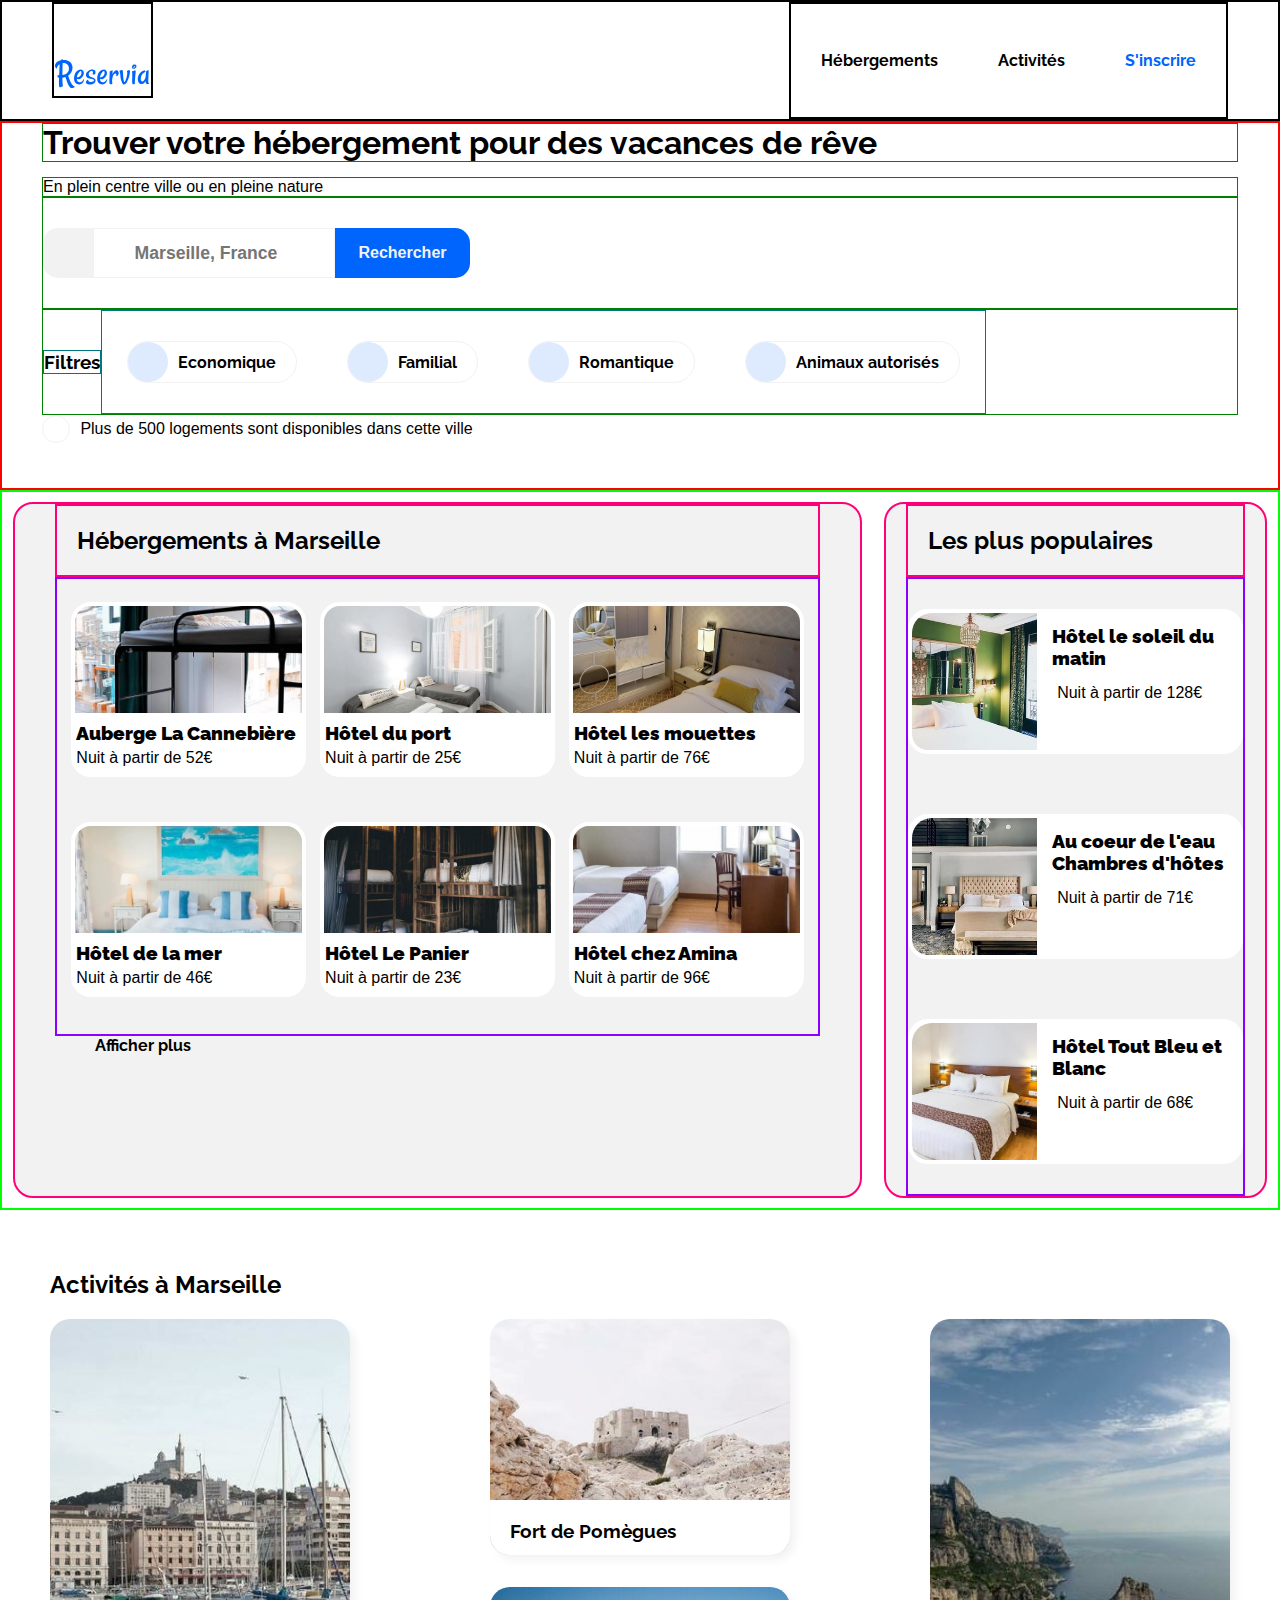
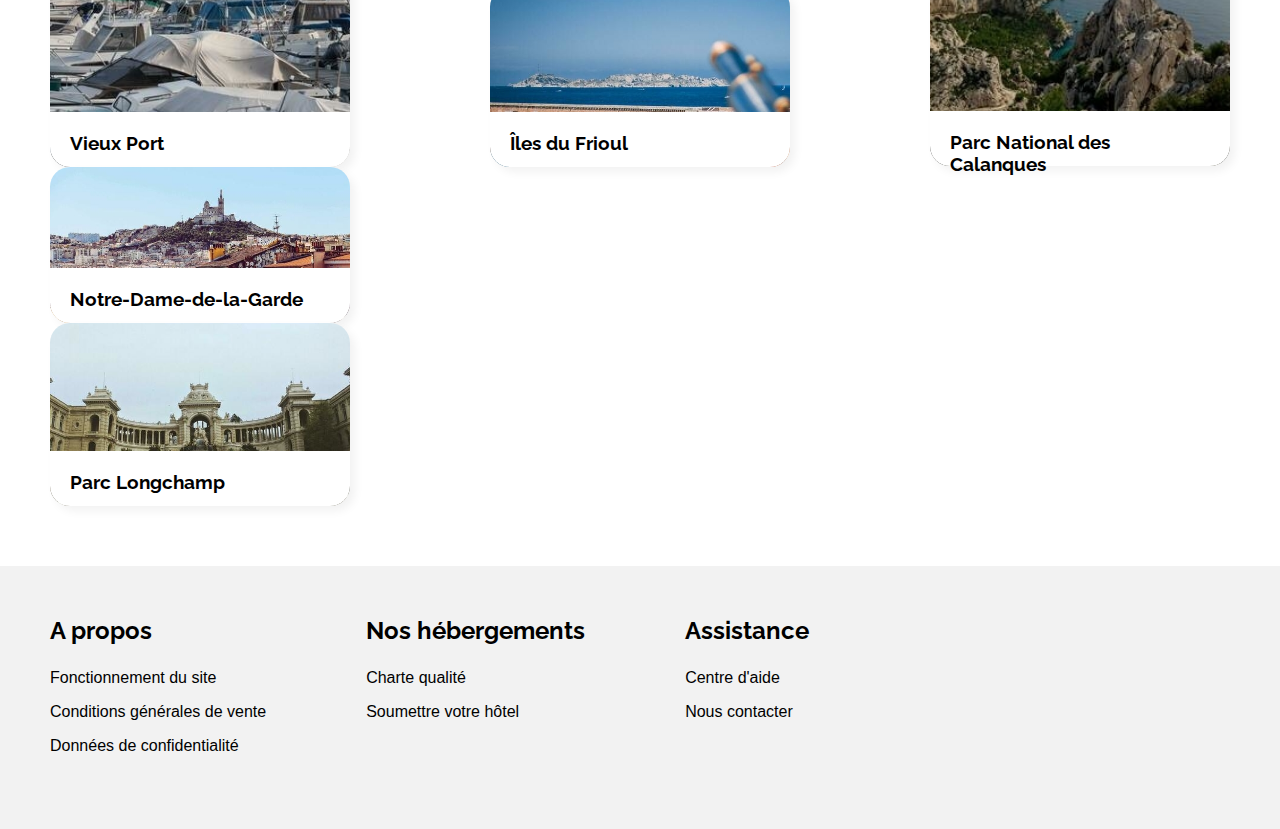
==== commit bcaed66d: "Updated width fixed with border." ====
--- a/index.html
+++ b/index.html
@@ -436,7 +436,7 @@
 										<div class="activitiesCardIn">
 											<img
 												class="activitiesImg"
-												height="447px"
+												height="447"
 												src="./images/activites/parc_national_calanques.jpg"
 												alt="Vue sur le Vieux Port"
 											/>
--- a/style.css
+++ b/style.css
@@ -14,32 +14,43 @@
 #container {
 	width: 100%;
 	max-width: 1440px;
+	min-width: 320px;
 	margin: 0 auto;
-	padding: 0 50px;
 }
 /*--------------------MISE EN FORME DU HEADER---------------------*/
+
 .headerMain {
-	display: flex;
-	justify-content: space-between;
-	align-content: flex-start;
 	max-width: 1440px;
 	margin: 0 auto;
+	box-sizing: border-box;
+	padding: 0 50px;
+	display: flex;
+	justify-content: space-between;
+	border: #000000 2px solid;
+}
+.logo {
+	width: 50%;
 }
 .logo img {
-	padding: 50px 0;
 	max-width: 100%;
 	height: auto;
+	padding-top: 47px;
 	align-items: baseline;
+	border: #000000 2px solid;
 }
 .navbar {
+	font-weight: 700;
 	display: flex;
 	flex-wrap: wrap;
 	justify-content: space-around;
-}
-
+	border: #000000 2px solid;
+}
 .navlink {
-	padding: 50px 30px;
+	display: flex;
+	box-sizing: border-box;
+	padding: 47px 30px;
 	flex-wrap: wrap;
+	text-align: center;
 	text-decoration: none;
 	color: #000000;
 }
@@ -48,9 +59,8 @@
 	border-top: 3px solid #0065fc;
 	font-weight: bold;
 }
-
 .inscription {
-	padding-top: 50px;
+	box-sizing: border-box;
 	color: #0065fc;
 	font-weight: bold;
 }
@@ -59,12 +69,16 @@
 .searchSection {
 	max-width: 1440px;
 	margin: 0 auto;
+	padding: 0 40px;
+	border: red 2px solid;
 }
 .searchSectionTitle {
 	font-weight: bold;
+	border: green 1px solid;
 }
 .searchSectionPara {
 	margin-top: 15px;
+	border: green 1px solid;
 }
 
 .searchBar {
@@ -72,6 +86,7 @@
 	height: 50px;
 	align-content: center;
 	padding: 30px 0;
+	border: green 1px solid;
 }
 .mapicon {
 	display: flex;
@@ -87,7 +102,7 @@
 
 .searchTown {
 	border: #f2f2f2 1px solid;
-	font-size: 1em;
+	font-size: 1.1em;
 	text-align: center;
 	font-weight: bold;
 }
@@ -117,15 +132,19 @@
 /*--------------------MISE EN FORME DES FILTRES--------------------*/
 .searchFilter {
 	display: flex;
+	flex-wrap: wrap;
+	border: green 1px solid;
 }
 
 .searchFilter h3 {
 	margin: auto 0;
+	border: rgb(0, 119, 128) 1px solid;
 }
 
 .filterSelection {
 	display: flex;
 	flex-wrap: wrap;
+	border: rgb(0, 119, 128) 1px solid;
 }
 
 .filterGroup i {
@@ -182,43 +201,59 @@
 #lodging {
 	max-width: 1440px;
 	margin: 0;
+	box-sizing: border-box;
+	padding: 10px 0;
 	display: flex;
 	justify-content: space-between;
 	flex-wrap: wrap;
-	padding: 0;
+	border: lime 2px solid;
 }
 a {
 	text-decoration: none;
 }
 .lodgingSection {
-	max-width: 1340px;
 	width: 60%;
-
+	margin: 0 auto;
 	background-color: #f2f2f2;
 	border-radius: 20px;
-	padding: 0 auto;
+	padding: 0px 40px;
+	border: rgb(255, 0, 119) 2px solid;
 }
 
 .lodgingSectionTitle {
 	font-weight: bold;
-	margin: 50px 40px 25px 40px;
+	padding: 20px 40px 20px 20px;
+	border: rgb(255, 0, 119) 2px solid;
 }
 
 .lodgingSectionResult {
+	width: 100%;
 	display: flex;
 	flex-wrap: wrap;
-	justify-content: space-around;
+	box-sizing: border-box;
+	padding: 1%;
+	justify-content: space-between;
+	border: rgb(140, 0, 255) 2px solid;
 }
 
 .imgRoom {
 	width: 235px;
+	height: 115px;
+	position: relative;
+	object-fit: cover;
+	box-sizing: border-box;
+	border: #ffffff 4px solid;
+	border-top-left-radius: 20px;
+	border-top-right-radius: 20px;
+}
+.fullCard {
+	display: flex;
+	box-sizing: border-box;
+	flex-wrap: wrap;
+	width: 235px;
 	height: 190px;
-	border-radius: 20px;
-	border: #ffffff 5px solid;
 	object-fit: cover;
-}
-.fullCard {
-	position: relative;
+	margin: 2% auto;
 }
 .fullCard:hover {
 	transform: scale(1.1);
@@ -227,27 +262,26 @@
 .fullCard div {
 	background-color: #ffffff;
 	position: relative;
-	bottom: 80px;
+	top: -4px;
 	display: flex;
 	flex-direction: column;
-	justify-content: flex-start;
-	padding: 5px 10px;
 	border-bottom-right-radius: 20px;
 	border-bottom-left-radius: 20px;
 }
 .lodgingCardTitle {
 	color: #000000;
 	font-weight: bolder;
-	margin: 5px 0;
+	padding: 5px;
 }
 .prix {
-	margin-bottom: 5px;
+	padding-left: 5px;
 	color: #000000;
 }
 ul {
 	display: flex;
 	list-style-type: none;
 	color: #f2f2f2;
+	padding: 5px;
 }
 .port li:nth-child(-n + 4) {
 	color: #0065fc;
@@ -279,33 +313,38 @@
 /*--------------------MISE EN PLACE DE LA SECTION POPULAR ASIDE--------------------*/
 
 .popularSection {
-	min-width: 30%;
-	max-width: 60%;
+	padding: 0 20px;
+	box-sizing: border-box;
+	margin: 0 auto;
+	max-width: calc(60%-40px);
 	background-color: #f2f2f2;
 	border-radius: 20px;
-}
-.popularFullcontainer {
-	display: flex;
-	flex-direction: column;
-}
+	border: rgb(255, 0, 119) 2px solid;
+}
+
 .popularSectionTitle {
+	padding: 20px 40px 20px 20px;
 	display: flex;
 	align-items: center;
 	justify-content: space-between;
 	font-weight: bold;
-	margin: 45px 40px 0px 40px;
+	/*margin: 45px 40px 0px 40px;*/
+	border: rgb(255, 0, 119) 2px solid;
 }
 .popularFullcontainer {
+	margin: 0 auto;
 	display: flex;
 	flex-direction: column;
 	justify-content: space-around;
-	padding: 0 20px;
+	padding: 0 auto;
+	border: rgb(140, 0, 255) 2px solid;
 }
 .cardAside {
 	display: flex;
 	justify-content: center;
 	width: 335px;
 	height: 145px;
+	flex-shrink: 1;
 	box-sizing: border-box;
 	border: #ffffff solid 4px;
 	border-radius: 20px;
@@ -353,6 +392,7 @@
 	flex-wrap: wrap;
 	justify-content: space-around;
 	margin: 0 auto;
+	padding: 0 50px;
 }
 .activitiesSection {
 	width: 1440px;
@@ -412,17 +452,16 @@
 
 /*--------------------MISE EN FORME DU FOOTER-------------------*/
 footer {
-	height: 220px;
 	width: 100%;
 	background-color: #f2f2f2;
 	display: flex;
 	margin: 0 auto;
-	justify-content: space-around;
-	padding: 0 50px;
+	justify-content: flex-start;
+	padding: 0 auto;
 }
 footer div {
 	padding: 50px;
-	justify-content: flex-start;
+	justify-content: inherit;
 }
 .column p {
 	display: flex;
@@ -450,11 +489,17 @@
 	.searchFilter {
 		display: block;
 	}
+	.filterGroup:nth-child(1) {
+		margin-left: 0;
+	}
 	#lodging {
 		display: flex;
+		justify-content: space-around;
 		flex-direction: column;
-		width: 100%;
-		margin: 0 auto;
+		max-width: 1024px;
+		width: 100%;
+		margin: 0 auto;
+		padding: 0 50px;
 	}
 	.lodgingSectionResult {
 		width: 100%;
@@ -463,7 +508,8 @@
 	}
 	.lodgingSection {
 		width: 100%;
-		margin: 0 auto 30px 0;
+		margin: 10px auto;
+		justify-content: space-around;
 	}
 	.popularSection {
 		width: 100%;
@@ -472,6 +518,7 @@
 	}
 	.activities {
 		display: block;
+		margin: 10px auto;
 	}
 	.activitiesImg {
 		width: 335px;
@@ -481,7 +528,6 @@
 
 	.activitiesSection {
 		display: block;
-		max-width: 1024px;
 		width: 100%;
 		margin: 0 auto;
 	}
@@ -508,18 +554,22 @@
 }
 /*__________________________________________________________________________________________________________________________________*/
 /*----------------------------MISE EN FORME DE LA MEDIA QUERY MAX-WIDTH 768px---------------------------*/
-@media screen and (max-device-width: 768px) {
+@media screen and (min-device-width: 320px) and (max-device-width: 768px) {
 	#container {
+		min-width: 320px;
+		width: 100%;
+		margin: 0 auto;
+		padding: 0;
+	}
+	.headerMain {
+		display: flex;
+		flex-direction: column;
 		width: 100%;
 		margin: 0;
 		padding: 0;
 	}
-
-	.headerMain {
-		display: flex;
-		flex-direction: column;
-		width: 100%;
-		margin: 0;
+	.logo {
+		width: 50%;
 	}
 	.logo img {
 		padding: 35px 0 0 20px;
@@ -541,25 +591,20 @@
 		border-top: none;
 	}
 	.navbar {
+		display: flex;
 		justify-content: space-between;
 	}
 	.navlink {
-		display: flex;
+		box-sizing: border-box;
 		padding-top: 40px;
 		padding-bottom: 10px;
-	}
-	.navlink:nth-child(1) {
-		max-width: 50%;
+		width: 50%;
 		border-bottom: 2px solid #f2f2f2;
 	}
 	.navlink:hover {
 		color: #0065fc;
 		border-top: none !important;
 		border-bottom: 2px solid #0065fc;
-	}
-	.navlink:nth-child(2) {
-		max-width: calc(100%-50%);
-		border-bottom: 2px solid #f2f2f2;
 	}
 	.searchSection {
 		margin: 30px auto;
@@ -612,18 +657,25 @@
 	}
 	/*MISE EN PAGE ASIDE SECTION POPULAR*/
 	.popularSection {
-		width: 100%;
-		max-width: 768px;
+		max-width: 100%;
 		margin: 0;
 		border-radius: 0px;
 		background-color: #f2f2f2;
 		padding: 10px 20px;
 	}
+	.popularSectionTitle {
+		display: flex;
+		align-items: center;
+		justify-content: space-between;
+		font-weight: bold;
+		margin: 45px 10px 0px 1s0px;
+	}
 	/*MISE EN FORME DE LA PARTIE LODGING MAX-WIDTH:768px*/
 
 	#lodging {
-		width: 100%;
-		max-width: 768px;
+		box-sizing: border-box;
+		min-width: 320px;
+		width: 100%;
 		margin: 0 auto;
 		display: flex;
 		flex-direction: column-reverse;
@@ -643,14 +695,6 @@
 		padding: 0 auto;
 	}
 
-	.popularSectionTitle {
-		display: flex;
-		align-items: center;
-		justify-content: space-between;
-		font-weight: bold;
-		margin: 45px 10px 0px 1s0px;
-	}
-
 	.lodgingSectionResult {
 		display: flex;
 		flex-direction: column;
@@ -660,17 +704,19 @@
 
 	.imgRoom {
 		width: 330px;
+		box-sizing: border-box;
 		height: 190px;
 		border-radius: 20px;
 		border: #ffffff 5px solid;
-		box-shadow: 5px 5px 5px lightgrey;
 		object-fit: cover;
+		position: relative;
+		z-index: 1;
 	}
 	.fullCard {
 		display: flex;
 		justify-content: center;
-		width: 335px;
-		height: 195px;
+		width: 330px;
+		height: 190px;
 		box-sizing: border-box;
 		border: #ffffff solid 4px;
 		box-shadow: 5px 5px 5px lightgrey;
@@ -687,6 +733,7 @@
 		background-color: #ffffff;
 		width: auto;
 		position: relative;
+		z-index: 2;
 		bottom: 90px;
 		left: 0px;
 		display: flex;
@@ -736,6 +783,7 @@
 
 	/*MISE EN PAGE ASIDE SECTION ACTIVITIES*/
 	#activities {
+		margin: 0 auto;
 		display: block;
 		max-width: 768px;
 	}
@@ -747,14 +795,13 @@
 	.activitiesSection {
 		display: block;
 		max-width: 768px;
-		width: 100%;
 		margin: 0 auto;
 	}
 	.activitiesFullContainer {
+		box-sizing: border-box;
+		width: 100%;
 		margin: 20px auto;
 		max-width: 768px;
-		width: 100%;
-		margin: 0 auto;
 	}
 	.activitiesCardIn {
 		display: block;
@@ -767,8 +814,9 @@
 	footer {
 		height: auto;
 		display: block;
-		width: 768px;
-		max-width: 100%;
+		width: 100%;
+		max-width: 768px;
+		margin: 0 auto;
 	}
 	footer div {
 		padding: 20px;
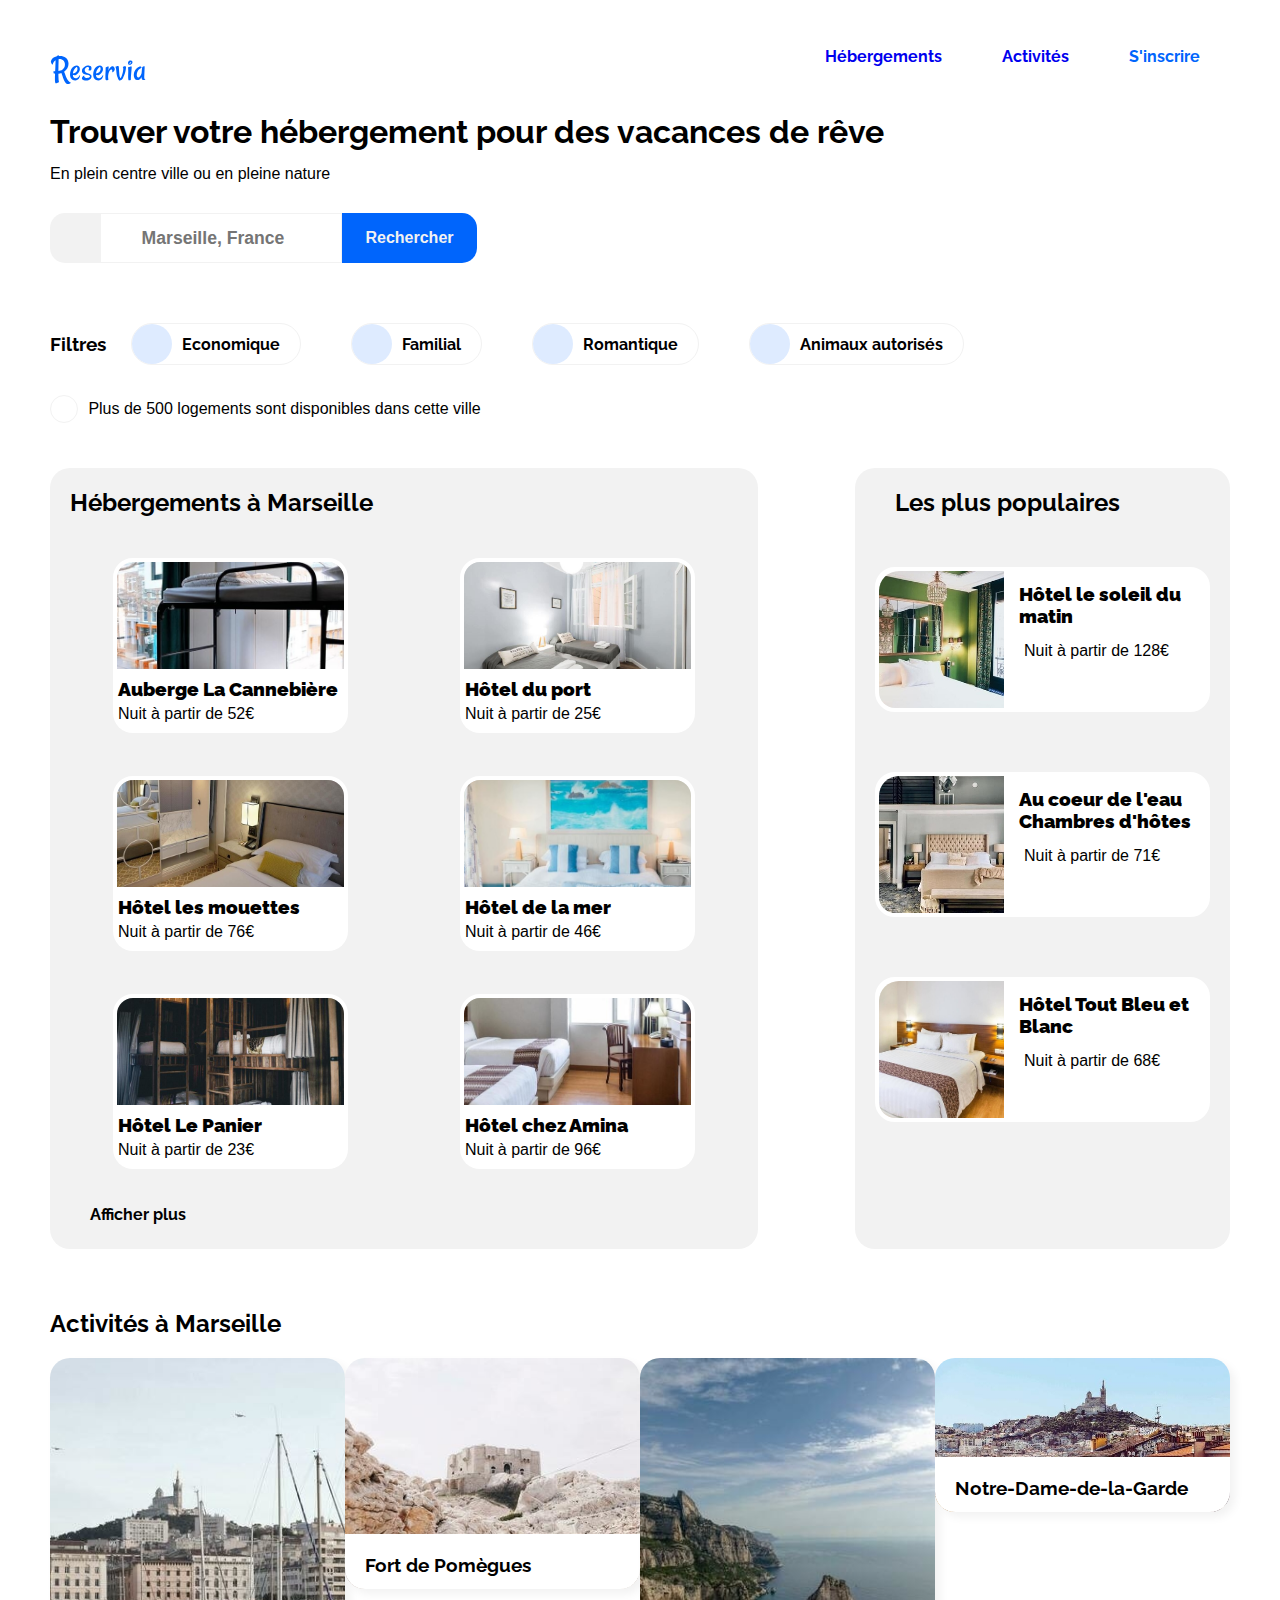
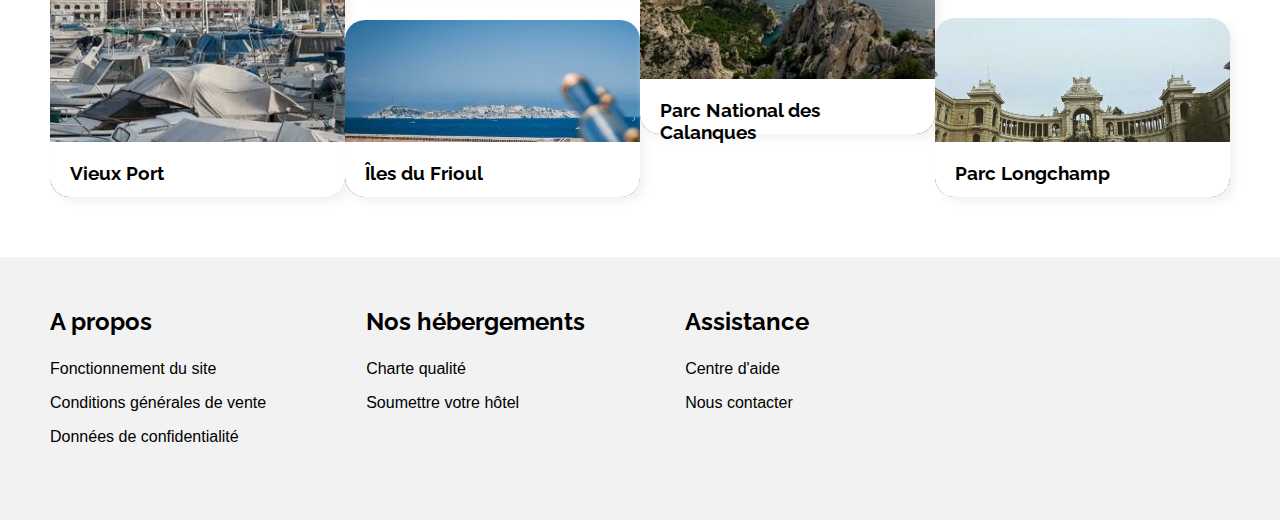
==== commit 864ad891: "updated Reservia before test" ====
--- a/index.html
+++ b/index.html
@@ -436,7 +436,6 @@
 										<div class="activitiesCardIn">
 											<img
 												class="activitiesImg"
-												height="447"
 												src="./images/activites/parc_national_calanques.jpg"
 												alt="Vue sur le Vieux Port"
 											/>
@@ -477,27 +476,29 @@
 			</div>
 		</div>
 		<footer>
-			<div class="column">
-				<h2>A propos</h2>
-				<p>
-					<a href="#">Fonctionnement du site</a>
-					<a href="#">Conditions générales de vente</a>
-					<a href="#">Données de confidentialité</a>
-				</p>
-			</div>
-			<div class="column">
-				<h2>Nos hébergements</h2>
-				<p>
-					<a href="#">Charte qualité</a>
-					<a href="#">Soumettre votre hôtel</a>
-				</p>
-			</div>
-			<div class="column">
-				<h2>Assistance</h2>
-				<p>
-					<a href="#">Centre d'aide</a>
-					<a href="#">Nous contacter</a>
-				</p>
+			<div class="footerGlobal">
+				<div class="column">
+					<h2>A propos</h2>
+					<p>
+						<a href="#">Fonctionnement du site</a>
+						<a href="#">Conditions générales de vente</a>
+						<a href="#">Données de confidentialité</a>
+					</p>
+				</div>
+				<div class="column">
+					<h2>Nos hébergements</h2>
+					<p>
+						<a href="#">Charte qualité</a>
+						<a href="#">Soumettre votre hôtel</a>
+					</p>
+				</div>
+				<div class="column">
+					<h2>Assistance</h2>
+					<p>
+						<a href="#">Centre d'aide</a>
+						<a href="#">Nous contacter</a>
+					</p>
+				</div>
 			</div>
 		</footer>
 	</body>
--- a/style.css
+++ b/style.css
@@ -26,7 +26,6 @@
 	padding: 0 50px;
 	display: flex;
 	justify-content: space-between;
-	border: #000000 2px solid;
 }
 .logo {
 	width: 50%;
@@ -36,14 +35,12 @@
 	height: auto;
 	padding-top: 47px;
 	align-items: baseline;
-	border: #000000 2px solid;
 }
 .navbar {
 	font-weight: 700;
 	display: flex;
 	flex-wrap: wrap;
 	justify-content: space-around;
-	border: #000000 2px solid;
 }
 .navlink {
 	display: flex;
@@ -52,7 +49,6 @@
 	flex-wrap: wrap;
 	text-align: center;
 	text-decoration: none;
-	color: #000000;
 }
 .navlink:hover {
 	color: #0065fc;
@@ -69,16 +65,13 @@
 .searchSection {
 	max-width: 1440px;
 	margin: 0 auto;
-	padding: 0 40px;
-	border: red 2px solid;
+	padding: 0 50px;
 }
 .searchSectionTitle {
 	font-weight: bold;
-	border: green 1px solid;
 }
 .searchSectionPara {
 	margin-top: 15px;
-	border: green 1px solid;
 }
 
 .searchBar {
@@ -86,7 +79,6 @@
 	height: 50px;
 	align-content: center;
 	padding: 30px 0;
-	border: green 1px solid;
 }
 .mapicon {
 	display: flex;
@@ -133,18 +125,15 @@
 .searchFilter {
 	display: flex;
 	flex-wrap: wrap;
-	border: green 1px solid;
 }
 
 .searchFilter h3 {
 	margin: auto 0;
-	border: rgb(0, 119, 128) 1px solid;
 }
 
 .filterSelection {
 	display: flex;
 	flex-wrap: wrap;
-	border: rgb(0, 119, 128) 1px solid;
 }
 
 .filterGroup i {
@@ -200,30 +189,29 @@
 
 #lodging {
 	max-width: 1440px;
-	margin: 0;
-	box-sizing: border-box;
-	padding: 10px 0;
+	width: 100%;
+	margin: 0 auto;
+	box-sizing: border-box;
+	padding: 0 50px;
 	display: flex;
 	justify-content: space-between;
 	flex-wrap: wrap;
-	border: lime 2px solid;
 }
 a {
 	text-decoration: none;
 }
 .lodgingSection {
+	box-sizing: border-box;
 	width: 60%;
-	margin: 0 auto;
+	margin: 0;
 	background-color: #f2f2f2;
 	border-radius: 20px;
-	padding: 0px 40px;
-	border: rgb(255, 0, 119) 2px solid;
+	padding: 0px;
 }
 
 .lodgingSectionTitle {
 	font-weight: bold;
-	padding: 20px 40px 20px 20px;
-	border: rgb(255, 0, 119) 2px solid;
+	padding: 20px;
 }
 
 .lodgingSectionResult {
@@ -233,7 +221,6 @@
 	box-sizing: border-box;
 	padding: 1%;
 	justify-content: space-between;
-	border: rgb(140, 0, 255) 2px solid;
 }
 
 .imgRoom {
@@ -315,11 +302,10 @@
 .popularSection {
 	padding: 0 20px;
 	box-sizing: border-box;
-	margin: 0 auto;
+	margin: 0;
 	max-width: calc(60%-40px);
 	background-color: #f2f2f2;
 	border-radius: 20px;
-	border: rgb(255, 0, 119) 2px solid;
 }
 
 .popularSectionTitle {
@@ -328,8 +314,6 @@
 	align-items: center;
 	justify-content: space-between;
 	font-weight: bold;
-	/*margin: 45px 40px 0px 40px;*/
-	border: rgb(255, 0, 119) 2px solid;
 }
 .popularFullcontainer {
 	margin: 0 auto;
@@ -337,14 +321,13 @@
 	flex-direction: column;
 	justify-content: space-around;
 	padding: 0 auto;
-	border: rgb(140, 0, 255) 2px solid;
 }
 .cardAside {
 	display: flex;
 	justify-content: center;
 	width: 335px;
 	height: 145px;
-	flex-shrink: 1;
+	flex-grow: 2;
 	box-sizing: border-box;
 	border: #ffffff solid 4px;
 	border-radius: 20px;
@@ -395,8 +378,10 @@
 	padding: 0 50px;
 }
 .activitiesSection {
-	width: 1440px;
+	width: 100%;
+	max-width: 1440px;
 	flex-wrap: wrap;
+	justify-content: space-around;
 	margin-bottom: 60px;
 }
 .activitiesSection h2 {
@@ -406,11 +391,12 @@
 	transform: scale(1.1);
 }
 .activitiesImg {
-	width: 300px;
+	box-sizing: border-box;
+	max-width: 300px;
+	width: 100%;
 	object-fit: cover;
 	border-radius: 20px;
 	box-shadow: #f2f2f2 5px 5px 10px;
-	overflow: hidden;
 }
 
 .activitiesCardIn {
@@ -431,11 +417,12 @@
 }
 
 .activitiesFullContainer {
-	display: flex;
-	flex-flow: row wrap;
+	max-width: 1440px;
+	width: 100%;
+	margin: 0 auto;
+	display: flex;
+	flex-flow: row-wrap;
 	justify-content: space-between;
-	max-width: 100%;
-	margin: 0 auto;
 }
 
 .activitiesFullContainer :nth-child(2n) {
@@ -456,12 +443,19 @@
 	background-color: #f2f2f2;
 	display: flex;
 	margin: 0 auto;
+	padding: 0 auto;
+}
+.footerGlobal {
+	box-sizing: border-box;
+	max-width: 1440px;
+	width: 100%;
+	display: flex;
+	padding: 0 50px;
+	margin: 0 auto;
 	justify-content: flex-start;
-	padding: 0 auto;
-}
-footer div {
-	padding: 50px;
-	justify-content: inherit;
+}
+.column {
+	margin: 50px 100px 50px 0;
 }
 .column p {
 	display: flex;
@@ -481,6 +475,13 @@
 /*__________________________________________________________________________________________________________________________________*/
 /*--------------MISE EN FORME DE LA MEDIA QUERY MAX-WIDTH 1024px---------------------------*/
 @media screen and (min-device-width: 768px) and (max-device-width: 1024px) {
+	.headerMain {
+		display: flex;
+		flex-direction: column;
+		width: 100%;
+		margin: 0;
+		padding: 0;
+	}
 	.main {
 		width: 100%;
 		display: block;
@@ -502,15 +503,19 @@
 		padding: 0 50px;
 	}
 	.lodgingSectionResult {
+		max-width: 1024px;
 		width: 100%;
 		margin: 0 auto;
 		justify-content: space-around;
 	}
 	.lodgingSection {
+		max-width: 1024px;
 		width: 100%;
 		margin: 10px auto;
 		justify-content: space-around;
-	}
+		padding: 0;
+	}
+
 	.popularSection {
 		width: 100%;
 		margin: 0 auto;
@@ -532,12 +537,14 @@
 		margin: 0 auto;
 	}
 	.activitiesFullContainer {
-		display: flex;
-		flex-wrap: wrap;
+		margin: 0 auto;
+		display: flex;
+		flex-flow: column wrap;
 		justify-content: space-around;
 	}
 	.containerChild {
 		display: flex;
+		margin: 0 auto;
 	}
 	.activitiesCard {
 		display: block;
@@ -681,18 +688,18 @@
 		flex-direction: column-reverse;
 		justify-content: space-around;
 		flex-wrap: nowrap;
-		padding: 0 auto;
+		padding: 0;
 	}
 	a {
 		text-decoration: none;
 	}
 	.lodgingSection {
-		max-width: 768px;
+		min-width: 320px;
 		width: 100%;
 		margin: 0 auto;
 		background-color: #ffffff;
 		border-radius: 20px;
-		padding: 0 auto;
+		padding: 0;
 	}
 
 	.lodgingSectionResult {
@@ -783,25 +790,39 @@
 
 	/*MISE EN PAGE ASIDE SECTION ACTIVITIES*/
 	#activities {
-		margin: 0 auto;
+		box-sizing: border-box;
+		margin: 0 auto;
+		display: block;
+		width: 100%;
+		padding: 0;
+		min-width: 320px;
+	}
+	.activitiesImg {
+		width: 100%;
+		height: 190px;
+		margin: 0 auto;
+		box-sizing: border-box;
+	}
+	.activitiesSection {
+		box-sizing: border-box;
+		padding: 0 1%;
 		display: block;
 		max-width: 768px;
-	}
-	.activitiesImg {
-		width: 335px;
-		height: 190px;
-		box-sizing: border-box;
-	}
-	.activitiesSection {
-		display: block;
-		max-width: 768px;
-		margin: 0 auto;
-	}
+		margin: 0 auto;
+	}
+
 	.activitiesFullContainer {
-		box-sizing: border-box;
-		width: 100%;
-		margin: 20px auto;
-		max-width: 768px;
+		margin: 0 auto;
+		display: flex;
+		flex-flow: column wrap;
+		justify-content: space-around;
+	}
+	.containerChild {
+		display: flex;
+		margin: 0 auto;
+	}
+	.activitiesSection h2 {
+		margin: 60px auto;
 	}
 	.activitiesCardIn {
 		display: block;
@@ -811,12 +832,11 @@
 		margin-bottom: 20px;
 		box-shadow: 5px 5px 5px lightgrey;
 	}
-	footer {
-		height: auto;
-		display: block;
-		width: 100%;
-		max-width: 768px;
-		margin: 0 auto;
+	.footerGlobal {
+		display: block;
+	}
+	.column {
+		margin: 10px auto;
 	}
 	footer div {
 		padding: 20px;
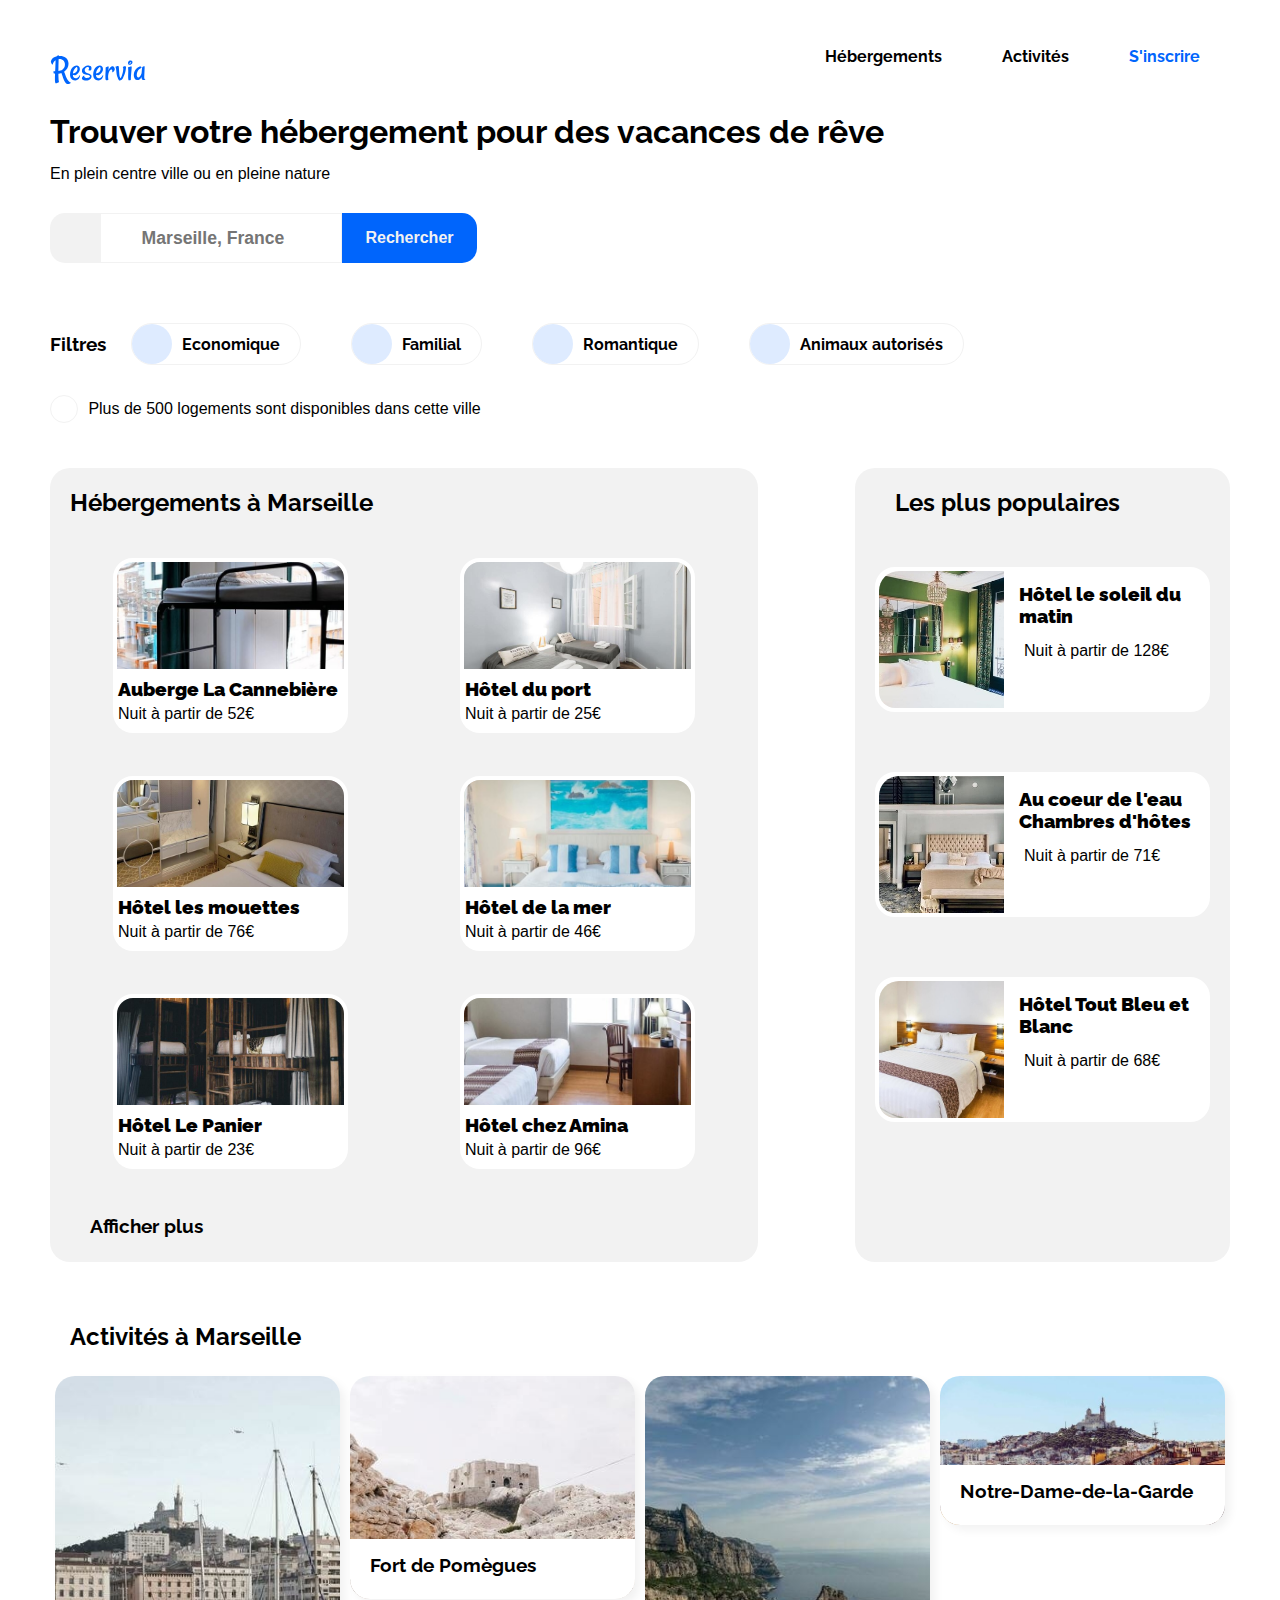
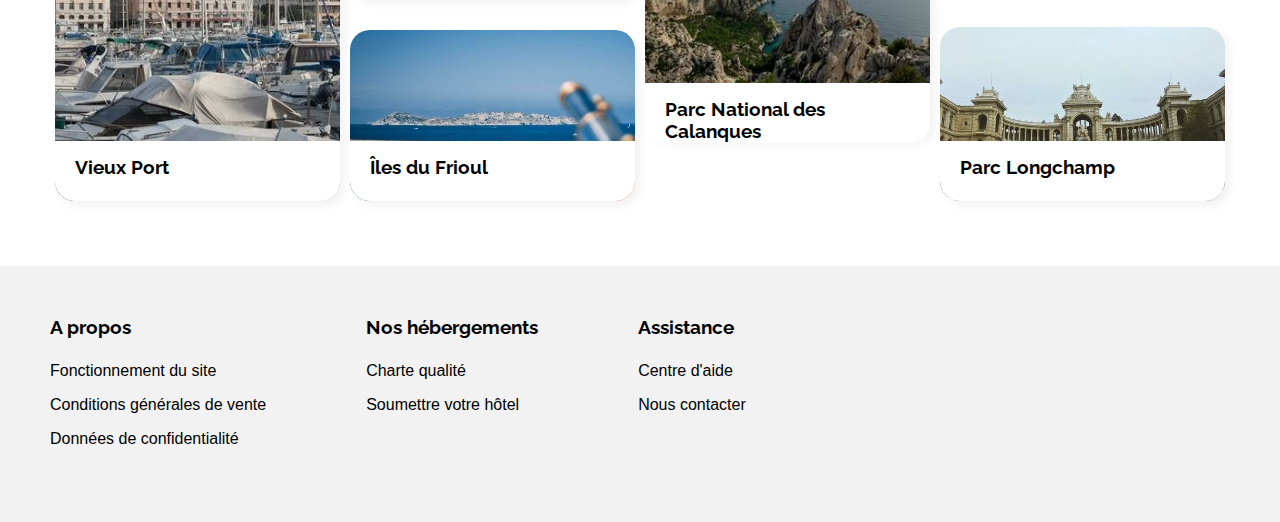
==== commit 65aa5aab: "Updated font size footer" ====
--- a/index.html
+++ b/index.html
@@ -411,7 +411,7 @@
 											<img
 												class="activitiesImg"
 												src="./images/activites/fort_pomegues.jpg"
-												alt="Vue sur le Vieux Port"
+												alt="Vue sur le fort de Pomègue point culminant de l'Archipel du Frioul"
 											/>
 											<h3>Fort de Pomègues</h3>
 										</div>
@@ -423,7 +423,7 @@
 											<img
 												class="activitiesImg"
 												src="./images/activites/iles_frioul.jpg"
-												alt="Vue sur le Vieux Port"
+												alt="Vue des Iles du Frioul"
 											/>
 											<h3>Îles du Frioul</h3>
 										</div>
@@ -434,11 +434,13 @@
 								<div class="activitiesCard">
 									<a href="#">
 										<div class="activitiesCardIn">
-											<img
-												class="activitiesImg"
-												src="./images/activites/parc_national_calanques.jpg"
-												alt="Vue sur le Vieux Port"
-											/>
+											<div class="calanque">
+												<img
+													class="activitiesImg"
+													src="./images/activites/parc_national_calanques.jpg"
+													alt="Vue sur les calanques de Marseille"
+												/>
+											</div>
 											<h3>Parc National des Calanques</h3>
 										</div>
 									</a>
@@ -451,7 +453,7 @@
 											<img
 												class="activitiesImg"
 												src="./images/activites/notre_dame_garde.jpg"
-												alt="Vue sur le Vieux Port"
+												alt="Vue de Notre Dame de la Garde"
 											/>
 											<h3>Notre-Dame-de-la-Garde</h3>
 										</div>
@@ -463,7 +465,7 @@
 											<img
 												class="activitiesImg"
 												src="./images/activites/parc_longchamp.jpg"
-												alt="Vue sur le Vieux Port"
+												alt="Vue sur le Palais Longchamp"
 											/>
 											<h3>Parc Longchamp</h3>
 										</div>
@@ -478,7 +480,7 @@
 		<footer>
 			<div class="footerGlobal">
 				<div class="column">
-					<h2>A propos</h2>
+					<h3>A propos</h3>
 					<p>
 						<a href="#">Fonctionnement du site</a>
 						<a href="#">Conditions générales de vente</a>
@@ -486,14 +488,14 @@
 					</p>
 				</div>
 				<div class="column">
-					<h2>Nos hébergements</h2>
+					<h3>Nos hébergements</h3>
 					<p>
 						<a href="#">Charte qualité</a>
 						<a href="#">Soumettre votre hôtel</a>
 					</p>
 				</div>
 				<div class="column">
-					<h2>Assistance</h2>
+					<h3>Assistance</h3>
 					<p>
 						<a href="#">Centre d'aide</a>
 						<a href="#">Nous contacter</a>
--- a/style.css
+++ b/style.css
@@ -43,6 +43,7 @@
 	justify-content: space-around;
 }
 .navlink {
+	color: #000000;
 	display: flex;
 	box-sizing: border-box;
 	padding: 47px 30px;
@@ -69,6 +70,8 @@
 }
 .searchSectionTitle {
 	font-weight: bold;
+	display: flex;
+	flex-wrap: wrap;
 }
 .searchSectionPara {
 	margin-top: 15px;
@@ -293,6 +296,8 @@
 .afficher {
 	font-weight: bold;
 	color: black;
+	font-size: 1.2em;
+	padding-top: 10px;
 	padding-bottom: 25px;
 	padding-left: 40px;
 }
@@ -318,6 +323,7 @@
 .popularFullcontainer {
 	margin: 0 auto;
 	display: flex;
+	flex-wrap: wrap;
 	flex-direction: column;
 	justify-content: space-around;
 	padding: 0 auto;
@@ -386,6 +392,7 @@
 }
 .activitiesSection h2 {
 	margin: 60px 50px 20px 0px;
+	padding-left: 20px;
 }
 .activitiesCard:hover {
 	transform: scale(1.1);
@@ -404,16 +411,18 @@
 	display: flex;
 }
 .activitiesCardIn h3 {
+	display: flex;
+	flex-wrap: wrap;
 	position: absolute;
 	background-color: #fff;
 	color: #000000;
 	box-sizing: border-box;
 	width: 100%;
 	bottom: 0px;
-	height: 55px;
+	height: 60px;
 	border-bottom-left-radius: 20px;
 	border-bottom-right-radius: 20px;
-	padding: 20px;
+	padding: 15px 5px 15px 20px;
 }
 
 .activitiesFullContainer {
@@ -424,6 +433,11 @@
 	flex-flow: row-wrap;
 	justify-content: space-between;
 }
+.containerChild {
+	display: flex;
+	flex-shrink: 1;
+	padding: 5px;
+}
 
 .activitiesFullContainer :nth-child(2n) {
 	display: flex;
@@ -431,7 +445,7 @@
 	justify-content: space-between;
 	align-content: flex-start;
 }
-.activitiesFullContainer::nth-child(2n + 1) {
+.activitiesFullContainer .activitiesImg :nth-child(3) {
 	height: 447px;
 	box-sizing: border-box;
 	object-fit: cover;
@@ -836,11 +850,10 @@
 		display: block;
 	}
 	.column {
-		margin: 10px auto;
+		margin: 20px auto;
 	}
 	footer div {
 		padding: 20px;
-		font-size: 1.2em;
 		justify-content: flex-start;
 	}
 }
